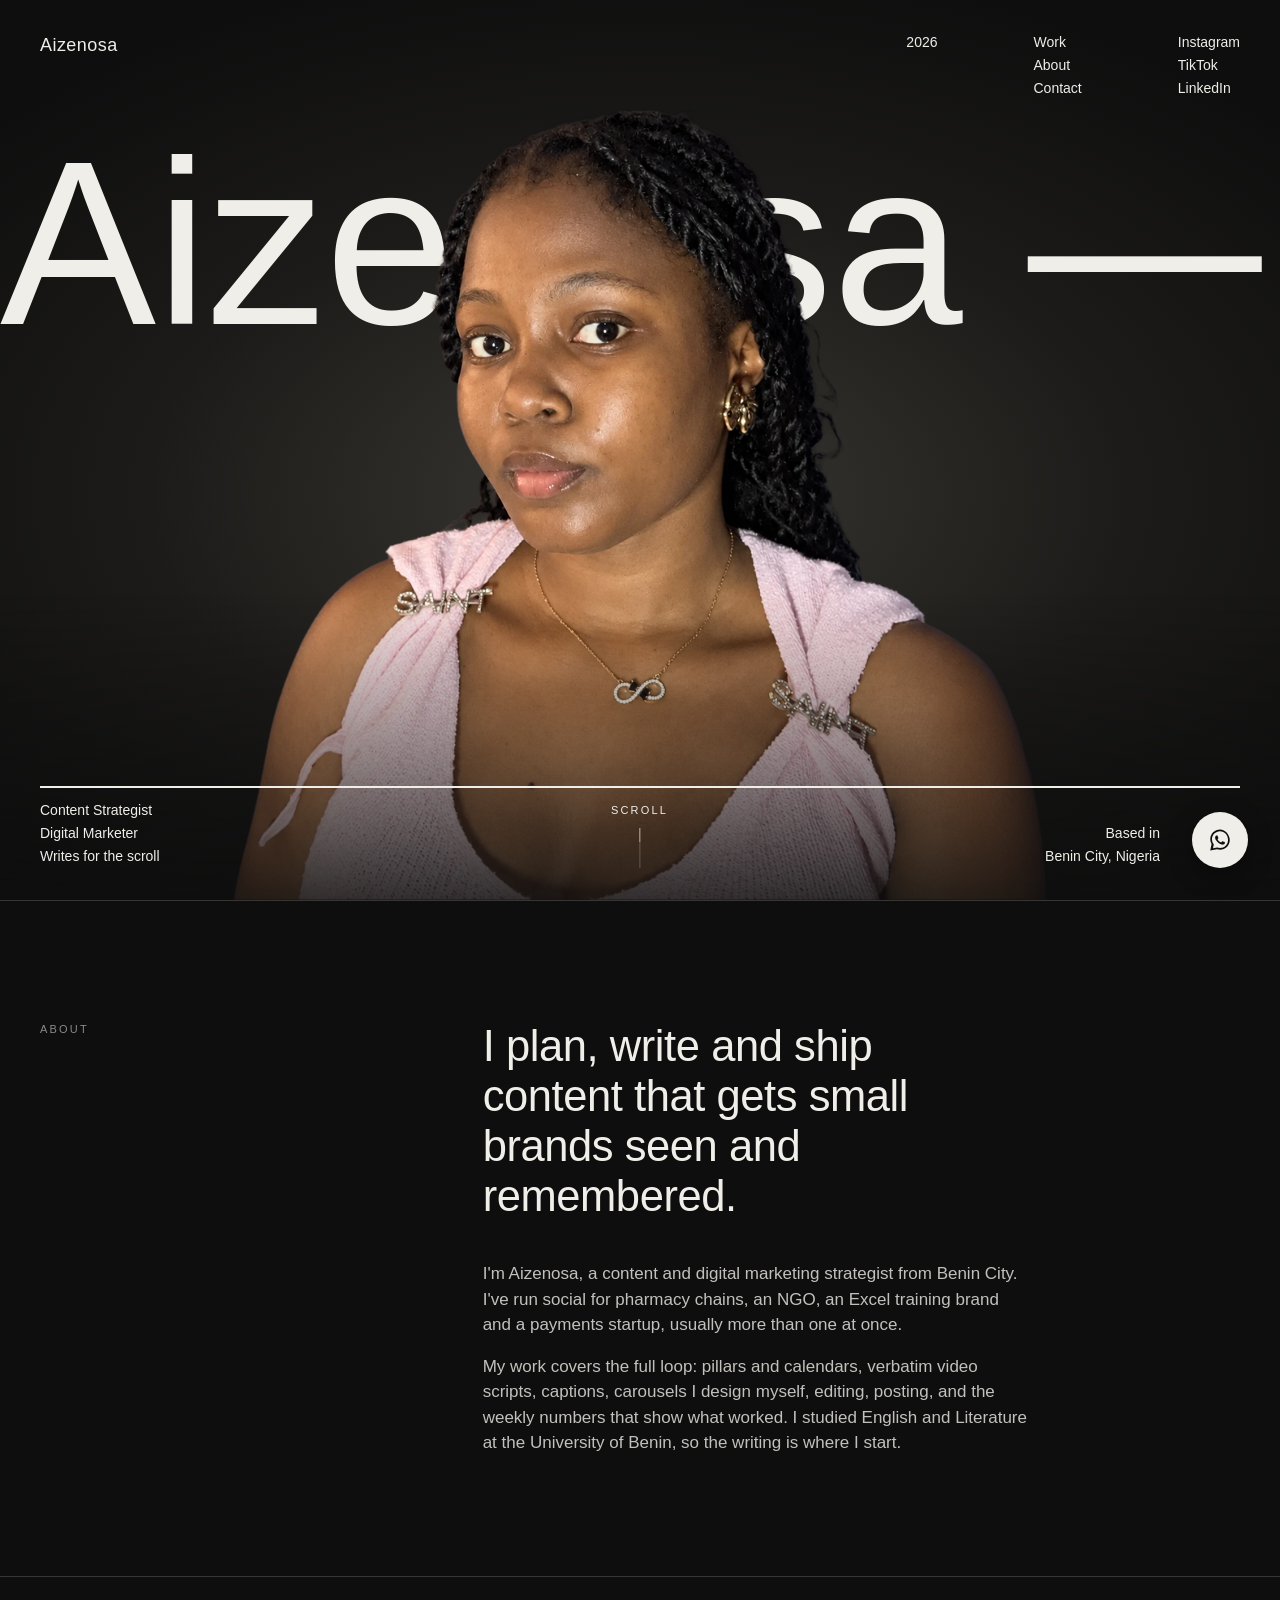
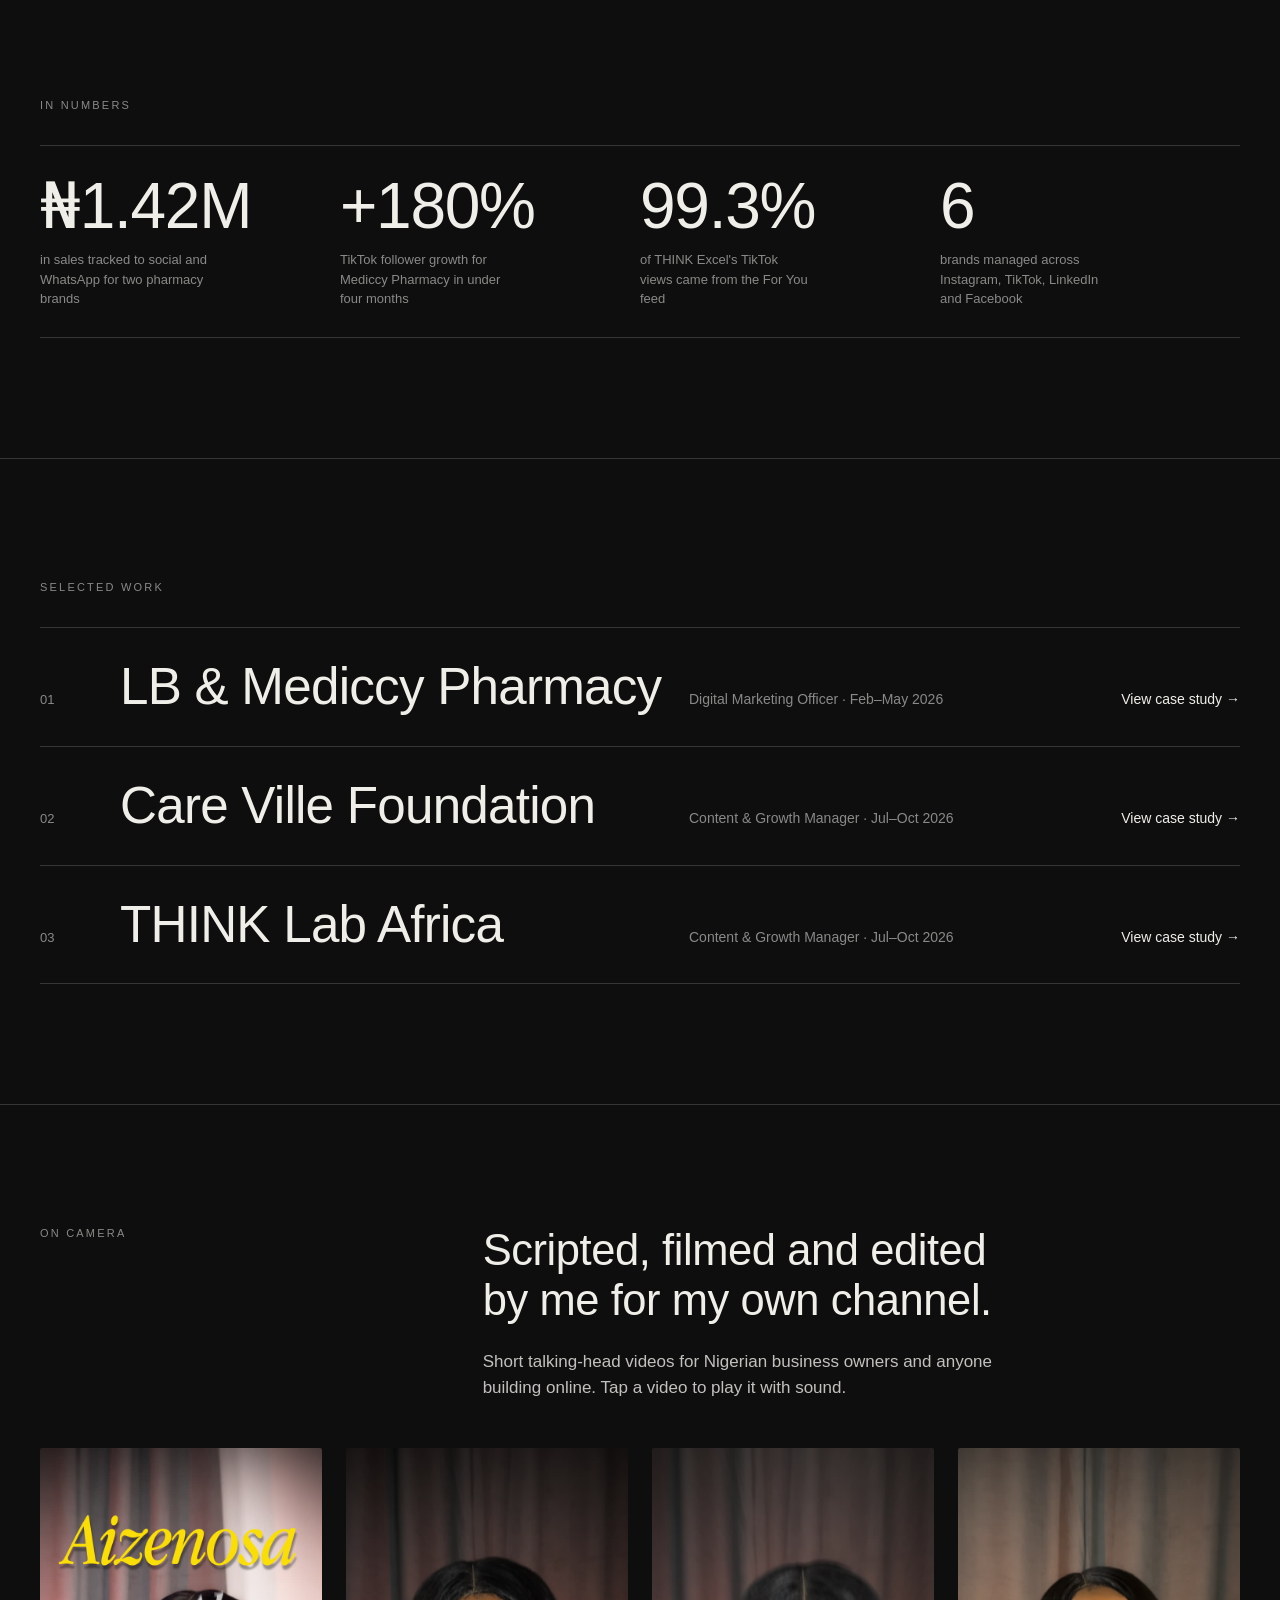
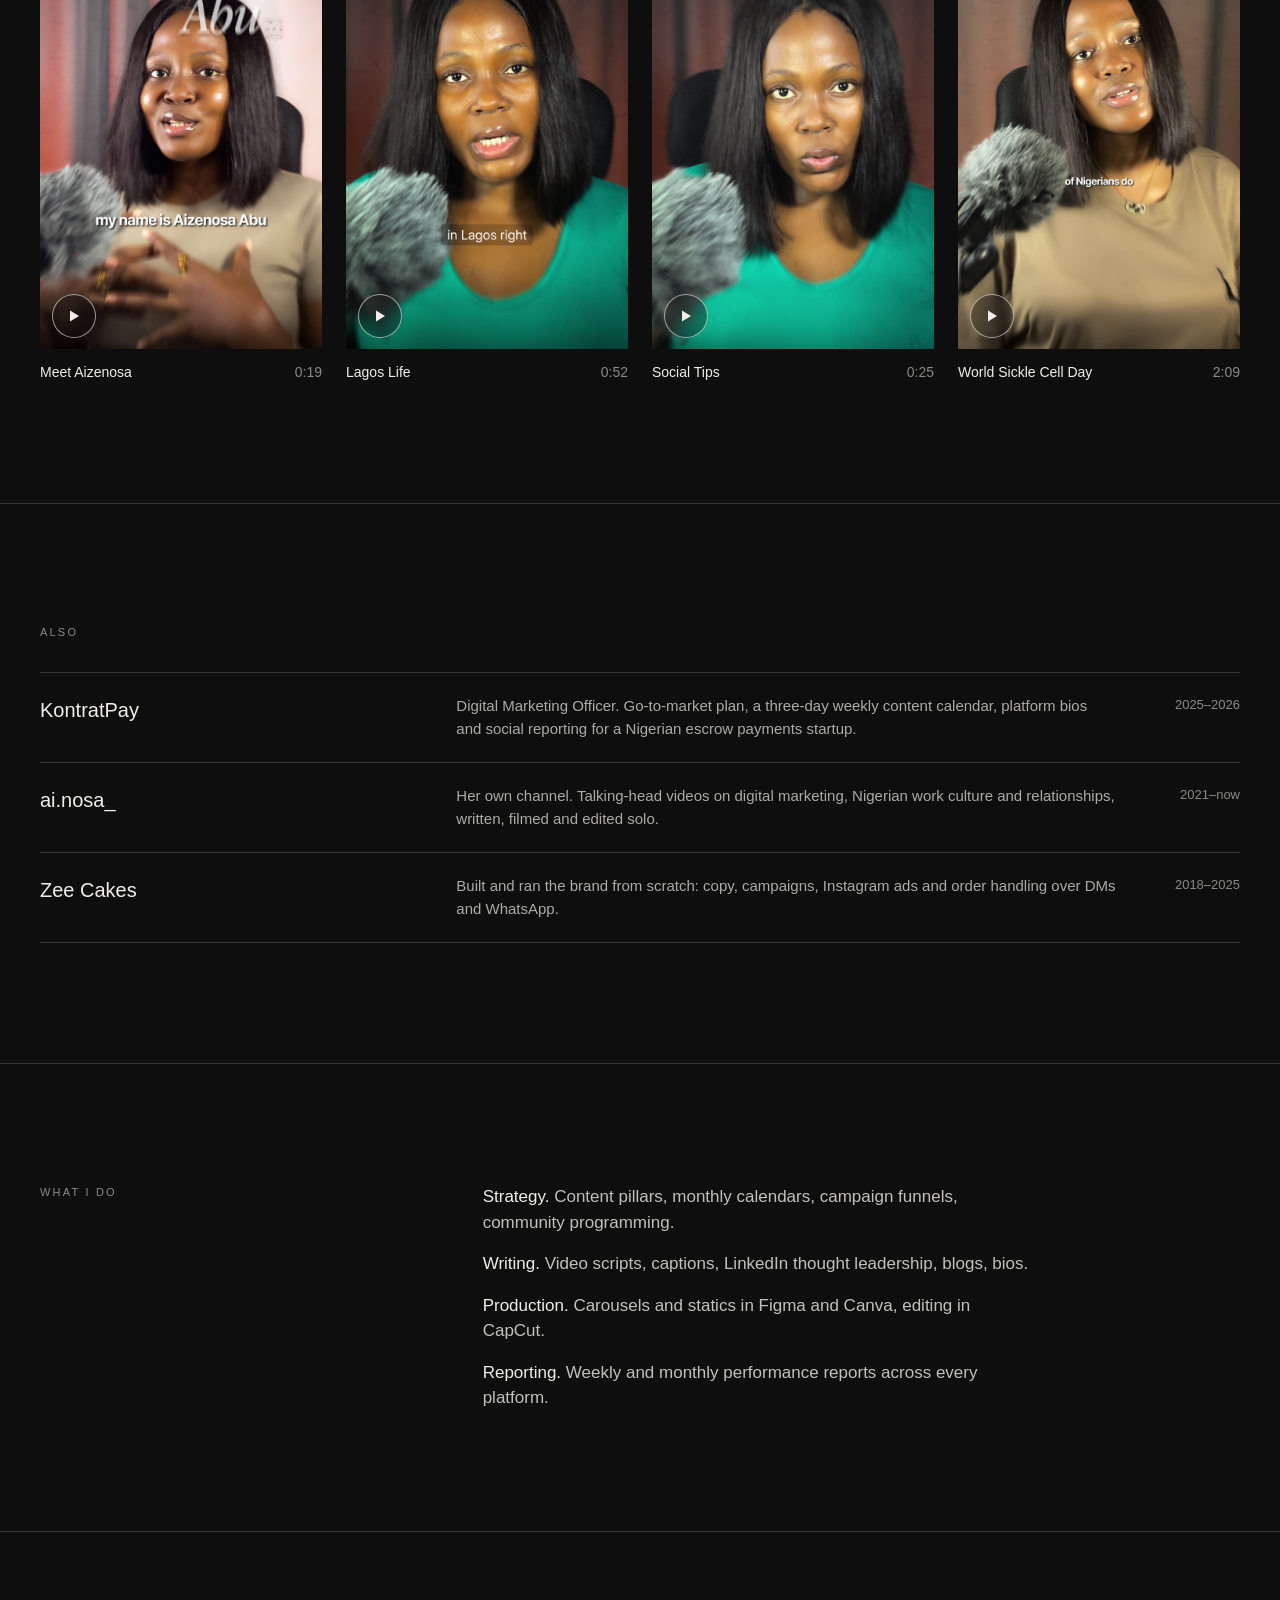
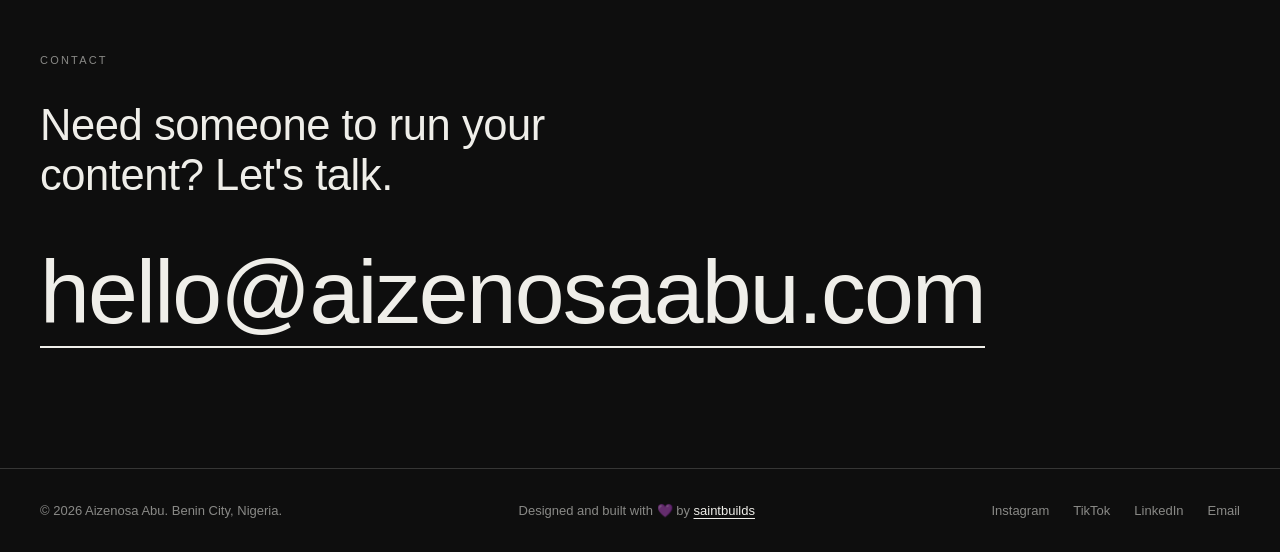
==== index.html @ 39e98b92 "New hero portrait, favicon and link preview Co-Authored-By: Claude Opus 5.5 <noreply@anthropic.com> " ====
<!doctype html>
<html lang="en">
<head>
<meta charset="utf-8">
<meta name="viewport" content="width=device-width, initial-scale=1">
<title>Aizenosa — Abu</title>
<meta name="description" content="Aizenosa Abu is a content strategist and digital marketer in Benin City, Nigeria.">
<meta property="og:title" content="Aizenosa — Abu">
<meta property="og:description" content="Aizenosa Abu is a content strategist and digital marketer in Benin City, Nigeria.">
<meta property="og:type" content="website">
<meta property="og:site_name" content="Aizenosa Abu">
<meta property="og:url" content="https://aizenosaabu.com/">
<meta property="og:image" content="https://aizenosaabu.com/assets/og.jpg?v=3">
<meta property="og:image:width" content="1200">
<meta property="og:image:height" content="630">
<meta property="og:image:alt" content="Aizenosa Abu, content strategist and digital marketer">
<meta name="twitter:card" content="summary_large_image">
<meta name="twitter:title" content="Aizenosa — Abu">
<meta name="twitter:description" content="Aizenosa Abu is a content strategist and digital marketer in Benin City, Nigeria.">
<meta name="twitter:image" content="https://aizenosaabu.com/assets/og.jpg?v=3">
<meta name="theme-color" content="#0e0e0e">
<link rel="icon" href="/favicon.ico?v=2" sizes="any">
<link rel="icon" type="image/png" sizes="32x32" href="/assets/favicon-32.png">
<link rel="icon" type="image/png" sizes="192x192" href="/assets/icon-192.png">
<link rel="apple-touch-icon" href="/assets/apple-touch-icon.png">
<link rel="stylesheet" href="styles.css">
</head>
<body>

<section class="hero" aria-label="Intro">
  <div class="hero-bg anim-fade-in"></div>
  <div class="marquee-wrap anim-fade-up" style="animation-delay:500ms" aria-hidden="true">
    <div class="marquee"><span>Aizenosa &mdash; Abu&nbsp;</span><span>Aizenosa &mdash; Abu&nbsp;</span></div>
  </div>
  <img class="hero-cut anim-rise-in" src="assets/portrait-cutout.webp" alt="Portrait of Aizenosa Abu">
  <a class="scroll-cue anim-fade-up" style="animation-delay:1700ms" href="#about" aria-label="Scroll to content"><span class="sc-label">Scroll</span><span class="sc-track"><span class="sc-dot"></span></span></a>
  <div class="hero-shade"></div>
  <div class="rule anim-line"></div>
  <div class="hero-foot">
    <div class="anim-fade-up" style="animation-delay:1400ms">Content Strategist<br>Digital Marketer<br>Writes for the scroll</div>
    <div class="r anim-fade-up" style="animation-delay:1550ms">Based in<br>Benin City, Nigeria</div>
  </div>
  
<header class="header">
  <a class="brand hov anim-fade-up" style="animation-delay:800ms" href="index.html">Aizenosa</a>
  <div class="header-right">
    <span class="anim-fade-up" style="animation-delay:900ms">2026</span>
    <nav class="stack" aria-label="Site"><a class="hov anim-fade-up" style="animation-delay:1000ms" href="index.html#work">Work</a><a class="hov anim-fade-up" style="animation-delay:1080ms" href="index.html#about">About</a><a class="hov anim-fade-up" style="animation-delay:1160ms" href="index.html#contact">Contact</a></nav>
    <nav class="stack" aria-label="Social"><a class="hov anim-fade-up" style="animation-delay:1150ms" href="https://www.instagram.com/ai.nosa_/" target="_blank" rel="noopener">Instagram</a><a class="hov anim-fade-up" style="animation-delay:1230ms" href="https://www.tiktok.com/@ai_nosa" target="_blank" rel="noopener">TikTok</a><a class="hov anim-fade-up" style="animation-delay:1310ms" href="https://www.linkedin.com/in/aizenosa-abu-165775227/" target="_blank" rel="noopener">LinkedIn</a></nav>
  </div>
  <button class="burger anim-fade-up" style="animation-delay:900ms" aria-label="Menu" aria-expanded="false"><span></span><span></span><span></span></button>
</header>
<div class="backdrop"></div>
<aside class="drawer" aria-label="Menu">
  <p class="d-label d-item" data-delay="250">Site Index</p>
  <div class="d-big"><a class="d-item" data-delay="300" href="index.html#work">Work</a><a class="d-item" data-delay="380" href="index.html#about">About</a><a class="d-item" data-delay="460" href="index.html#contact">Contact</a></div>
  <p class="d-label d-item" data-delay="500">Find Me</p>
  <div class="d-small"><a class="d-item" data-delay="550" href="https://www.instagram.com/ai.nosa_/" target="_blank" rel="noopener">Instagram</a><a class="d-item" data-delay="610" href="https://www.tiktok.com/@ai_nosa" target="_blank" rel="noopener">TikTok</a><a class="d-item" data-delay="670" href="https://www.linkedin.com/in/aizenosa-abu-165775227/" target="_blank" rel="noopener">LinkedIn</a></div>
</aside>
</section>

<section class="section" id="about">
  <div class="grid">
    <p class="eyebrow">About</p>
    <div>
      <p class="lede reveal">I plan, write and ship content that gets small brands seen and remembered.</p>
      <div class="body reveal" style="margin-top:40px">
        <p>I'm Aizenosa, a content and digital marketing strategist from Benin City. I've run social for pharmacy chains, an NGO, an Excel training brand and a payments startup, usually more than one at once.</p>
        <p>My work covers the full loop: pillars and calendars, verbatim video scripts, captions, carousels I design myself, editing, posting, and the weekly numbers that show what worked. I studied English and Literature at the University of Benin, so the writing is where I start.</p>
      </div>
    </div>
  </div>
</section>

<section class="section" aria-label="Numbers">
  <p class="eyebrow">In numbers</p>
  <div class="stats reveal">
    <div class="stat"><b>&#8358;1.42M</b><small>in sales tracked to social and WhatsApp for two pharmacy brands</small></div>
    <div class="stat"><b>+180%</b><small>TikTok follower growth for Mediccy Pharmacy in under four months</small></div>
    <div class="stat"><b>99.3%</b><small>of THINK Excel's TikTok views came from the For You feed</small></div>
    <div class="stat"><b>6</b><small>brands managed across Instagram, TikTok, LinkedIn and Facebook</small></div>
  </div>
</section>

<section class="section" id="work">
  <p class="eyebrow">Selected work</p>
  <div class="work-list"><a class="work-row" href="work/lb-mediccy.html"><span class="n">01</span><h3>LB &amp; Mediccy Pharmacy</h3><span class="meta">Digital Marketing Officer · Feb–May 2026</span><span class="go">View case study &rarr;</span></a><a class="work-row" href="work/care-ville.html"><span class="n">02</span><h3>Care Ville Foundation</h3><span class="meta">Content &amp; Growth Manager · Jul–Oct 2026</span><span class="go">View case study &rarr;</span></a><a class="work-row" href="work/think-lab.html"><span class="n">03</span><h3>THINK Lab Africa</h3><span class="meta">Content &amp; Growth Manager · Jul–Oct 2026</span><span class="go">View case study &rarr;</span></a></div>
</section>


<section class="section" id="videos">
  <div class="grid" style="margin-bottom:48px">
    <p class="eyebrow">On camera</p>
    <div>
      <p class="lede reveal">Scripted, filmed and edited by me for my own channel.</p>
      <p class="body reveal" style="margin-top:24px">Short talking-head videos for Nigerian business owners and anyone building online. Tap a video to play it with sound.</p>
    </div>
  </div>
  <div class="reels"><figure class="reel reveal" tabindex="0" role="button" aria-label="Play Meet Aizenosa"><div class="reel-media"><video src="videos/intro.mp4" poster="videos/intro.jpg" preload="none" playsinline loop></video><span class="reel-btn"><svg class="i-play" width="14" height="14" viewBox="0 0 14 14"><path d="M3 1.5v11l9-5.5z" fill="currentColor"/></svg><svg class="i-pause" width="14" height="14" viewBox="0 0 14 14"><path d="M3 1.5h3v11H3zM8 1.5h3v11H8z" fill="currentColor"/></svg></span></div><figcaption class="reel-cap"><span>Meet Aizenosa</span><span>0:19</span></figcaption></figure><figure class="reel reveal" tabindex="0" role="button" aria-label="Play Lagos Life"><div class="reel-media"><video src="videos/lagos-life.mp4" poster="videos/lagos-life.jpg" preload="none" playsinline loop></video><span class="reel-btn"><svg class="i-play" width="14" height="14" viewBox="0 0 14 14"><path d="M3 1.5v11l9-5.5z" fill="currentColor"/></svg><svg class="i-pause" width="14" height="14" viewBox="0 0 14 14"><path d="M3 1.5h3v11H3zM8 1.5h3v11H8z" fill="currentColor"/></svg></span></div><figcaption class="reel-cap"><span>Lagos Life</span><span>0:52</span></figcaption></figure><figure class="reel reveal" tabindex="0" role="button" aria-label="Play Social Tips"><div class="reel-media"><video src="videos/social-tips.mp4" poster="videos/social-tips.jpg" preload="none" playsinline loop></video><span class="reel-btn"><svg class="i-play" width="14" height="14" viewBox="0 0 14 14"><path d="M3 1.5v11l9-5.5z" fill="currentColor"/></svg><svg class="i-pause" width="14" height="14" viewBox="0 0 14 14"><path d="M3 1.5h3v11H3zM8 1.5h3v11H8z" fill="currentColor"/></svg></span></div><figcaption class="reel-cap"><span>Social Tips</span><span>0:25</span></figcaption></figure><figure class="reel reveal" tabindex="0" role="button" aria-label="Play World Sickle Cell Day"><div class="reel-media"><video src="videos/wscd.mp4" poster="videos/wscd.jpg" preload="none" playsinline loop></video><span class="reel-btn"><svg class="i-play" width="14" height="14" viewBox="0 0 14 14"><path d="M3 1.5v11l9-5.5z" fill="currentColor"/></svg><svg class="i-pause" width="14" height="14" viewBox="0 0 14 14"><path d="M3 1.5h3v11H3zM8 1.5h3v11H8z" fill="currentColor"/></svg></span></div><figcaption class="reel-cap"><span>World Sickle Cell Day</span><span>2:09</span></figcaption></figure></div>
</section>

<section class="section" aria-label="Also">
  <p class="eyebrow">Also</p>
  <div class="also"><div class="also-row reveal"><span class="t">KontratPay</span><span class="d">Digital Marketing Officer. Go-to-market plan, a three-day weekly content calendar, platform bios and social reporting for a Nigerian escrow payments startup.</span><span class="y">2025–2026</span></div><div class="also-row reveal"><span class="t">ai.nosa_</span><span class="d">Her own channel. Talking-head videos on digital marketing, Nigerian work culture and relationships, written, filmed and edited solo.</span><span class="y">2021–now</span></div><div class="also-row reveal"><span class="t">Zee Cakes</span><span class="d">Built and ran the brand from scratch: copy, campaigns, Instagram ads and order handling over DMs and WhatsApp.</span><span class="y">2018–2025</span></div></div>
</section>

<section class="section" aria-label="Skills">
  <div class="grid">
    <p class="eyebrow">What I do</p>
    <div class="body reveal">
      <p><b style="font-weight:400;color:var(--cream)">Strategy.</b> Content pillars, monthly calendars, campaign funnels, community programming.</p>
      <p><b style="font-weight:400;color:var(--cream)">Writing.</b> Video scripts, captions, LinkedIn thought leadership, blogs, bios.</p>
      <p><b style="font-weight:400;color:var(--cream)">Production.</b> Carousels and statics in Figma and Canva, editing in CapCut.</p>
      <p><b style="font-weight:400;color:var(--cream)">Reporting.</b> Weekly and monthly performance reports across every platform.</p>
    </div>
  </div>
</section>

<section class="section" id="contact">
  <p class="eyebrow">Contact</p>
  <p class="lede reveal" style="margin-bottom:48px">Need someone to run your content? Let's talk.</p>
  <a class="contact-big hov reveal" href="mailto:hello@aizenosaabu.com">hello@aizenosaabu.com</a>
</section>

<footer class="footer">
  <span>&copy; 2026 Aizenosa Abu. Benin City, Nigeria.</span>
  <span class="credit">Designed and built with 💜 by <a class="hov" href="https://saintbuilds.com" target="_blank" rel="noopener">saintbuilds</a></span>
  <span class="links"><a class="hov" href="https://www.instagram.com/ai.nosa_/" target="_blank" rel="noopener">Instagram</a><a class="hov" href="https://www.tiktok.com/@ai_nosa" target="_blank" rel="noopener">TikTok</a><a class="hov" href="https://www.linkedin.com/in/aizenosa-abu-165775227/" target="_blank" rel="noopener">LinkedIn</a><a class="hov" href="mailto:hello@aizenosaabu.com">Email</a></span>
</footer>
<a class="wa" href="https://wa.me/2348159409331" target="_blank" rel="noopener" aria-label="Chat on WhatsApp"><svg viewBox="0 0 32 32" width="26" height="26" aria-hidden="true"><path fill="currentColor" d="M16.04 3C9.4 3 4 8.36 4 14.97c0 2.11.56 4.17 1.62 5.99L4 29l8.25-1.6a12.1 12.1 0 0 0 3.79.6C22.68 28 28 22.64 28 16.03 28 9.42 22.68 3 16.04 3Zm0 22.9c-1.2 0-2.38-.2-3.5-.6l-.25-.09-4.9.95.98-4.75-.17-.27A9.86 9.86 0 0 1 6.1 15c0-5.47 4.46-9.92 9.94-9.92 5.47 0 9.86 4.45 9.86 10.95 0 5.48-4.39 9.87-9.86 9.87Zm5.44-7.4c-.3-.15-1.77-.87-2.04-.97-.27-.1-.47-.15-.67.15-.2.3-.77.96-.94 1.16-.17.2-.35.22-.65.07-.3-.15-1.26-.46-2.4-1.47-.89-.79-1.49-1.76-1.66-2.06-.17-.3-.02-.46.13-.61.13-.13.3-.35.45-.52.15-.17.2-.3.3-.5.1-.2.05-.37-.02-.52-.08-.15-.67-1.6-.92-2.2-.24-.58-.49-.5-.67-.5h-.57c-.2 0-.52.07-.8.37-.27.3-1.04 1.02-1.04 2.48s1.07 2.88 1.22 3.08c.15.2 2.1 3.2 5.08 4.48.71.31 1.26.49 1.7.63.71.22 1.36.19 1.87.12.57-.09 1.77-.72 2.02-1.42.25-.7.25-1.3.17-1.42-.07-.13-.27-.2-.57-.35Z"/></svg></a>
<script src="main.js"></script>
</body>
</html>
---- styles.css ----
@import url("https://db.onlinewebfonts.com/c/95cecf452d3208890088a5b4c19c7ecf?family=Helvetica+Neue+ME");

:root{
  --cream:#efeee9;
  --ink:#0e0e0e;
  --panel:#141414;
  --muted:rgba(239,238,233,.55);
  --line:rgba(239,238,233,.18);
  --ease-out:cubic-bezier(0.22,1,0.36,1);
  --ease-io:cubic-bezier(0.76,0,0.24,1);
  --gutter:24px;
}
@media (min-width:640px){:root{--gutter:40px}}

*{box-sizing:border-box;margin:0;padding:0}
html{-webkit-text-size-adjust:100%}
body{background:var(--ink);color:var(--cream);font-family:"Helvetica Neue ME",Helvetica,Arial,sans-serif;-webkit-font-smoothing:antialiased;line-height:1.5}
a{color:inherit;text-decoration:none}
img{display:block;max-width:100%}
.hov{transition:opacity .3s}
.hov:hover{opacity:.6}

/* ---------- animations ---------- */
@keyframes fadeIn{from{opacity:0}to{opacity:1}}
@keyframes riseIn{from{opacity:0;transform:translateY(4vh) scale(1.03)}to{opacity:1;transform:none}}
@keyframes fadeUp{from{opacity:0;transform:translateY(28px)}to{opacity:1;transform:none}}
@keyframes line{from{transform:scaleX(0)}to{transform:scaleX(1)}}
@keyframes marquee{from{transform:translateX(0)}to{transform:translateX(-50%)}}
.anim-fade-in{animation:fadeIn 1.2s ease-out both}
.anim-rise-in{animation:riseIn 1.4s var(--ease-out) both;animation-delay:300ms}
.anim-fade-up{animation:fadeUp .9s var(--ease-out) both}
.anim-line{transform-origin:left;animation:line 1.1s var(--ease-io) both;animation-delay:1200ms}
.marquee{animation:marquee 30s linear infinite}

/* ---------- header ---------- */
.header{position:absolute;inset:0 0 auto 0;z-index:30;display:flex;justify-content:space-between;align-items:flex-start;padding:24px var(--gutter) 0}
@media(min-width:640px){.header{padding-top:32px}}
.brand{font-size:18px;letter-spacing:.025em}
.header-right{display:none;gap:64px;align-items:flex-start;font-size:14px}
@media(min-width:640px){.header-right{display:flex}}
@media(min-width:1024px){.header-right{gap:96px}}
.stack{display:flex;flex-direction:column;gap:2px}

/* hamburger */
.burger{position:relative;z-index:50;width:40px;height:40px;display:flex;align-items:center;justify-content:center;background:none;border:0;cursor:pointer}
@media(min-width:640px){.burger{display:none}}
.burger span{position:absolute;left:8px;width:24px;height:1.5px;background:var(--cream);transition:transform .5s var(--ease-io),opacity .3s}
.burger span:nth-child(1){top:12px}.burger span:nth-child(2){top:19px}.burger span:nth-child(3){top:26px}
.open .burger span:nth-child(1){transform:translateY(7px) rotate(45deg)}
.open .burger span:nth-child(2){opacity:0}
.open .burger span:nth-child(3){transform:translateY(-7px) rotate(-45deg)}

/* drawer */
.backdrop{position:fixed;inset:0;z-index:40;background:rgba(0,0,0,.4);backdrop-filter:blur(4px);opacity:0;pointer-events:none;transition:opacity .5s}
.drawer{position:fixed;top:0;right:0;bottom:0;z-index:40;width:80%;max-width:384px;background:var(--panel);padding:40px 32px;transform:translateX(100%);transition:transform .6s var(--ease-io)}
.open .backdrop{opacity:1;pointer-events:auto}
.open .drawer{transform:none}
@media(min-width:640px){.backdrop,.drawer{display:none}}
.d-label{font-size:11px;text-transform:uppercase;letter-spacing:.2em;color:var(--muted);margin:56px 0 16px}
.d-label:first-of-type{margin-top:48px}
.d-big a{display:block;font-size:36px;line-height:1.15}
.d-small{display:flex;flex-wrap:wrap;gap:8px 20px;font-size:14px}
.d-item{opacity:0;transform:translateY(24px);transition:opacity .6s var(--ease-out),transform .6s var(--ease-out)}
.open .d-item{opacity:1;transform:none}

/* ---------- hero ---------- */
.hero{position:relative;height:100dvh;width:100%;overflow:hidden;background:var(--ink)}
.hero-bg{position:absolute;inset:0;background:radial-gradient(ellipse 70% 60% at 50% 55%,#3a3833 0%,#1c1b19 55%,#0e0e0e 100%)}
.hero-shade{position:absolute;left:0;right:0;bottom:0;height:34vh;z-index:25;pointer-events:none;background:linear-gradient(to top,rgba(14,14,14,.85),rgba(14,14,14,0))}
.hero-cut{position:absolute;z-index:20;pointer-events:none;left:50%;bottom:0;transform-origin:bottom center;height:min(72dvh,112vw);width:auto;max-width:none;translate:-50% 0}
@media(min-width:640px){.hero-cut{height:88dvh}}
.marquee-wrap{position:absolute;left:0;right:0;top:20vh;z-index:10;overflow:hidden}
@media(min-width:640px){.marquee-wrap{top:14vh}}
.marquee{display:flex;width:max-content;white-space:nowrap;font-size:16vh;line-height:1}
@media(min-width:640px){.marquee{font-size:26vh}}
.marquee span{padding-right:6vw}
.rule{position:absolute;left:var(--gutter);right:var(--gutter);bottom:5.5rem;z-index:26;height:2px;background:var(--cream)}
@media(min-width:640px){.rule{bottom:7rem}}
.hero-foot{position:absolute;left:0;right:0;bottom:0;z-index:30;display:flex;justify-content:space-between;align-items:flex-end;padding:0 var(--gutter) 20px;font-size:12px;line-height:1.65}
@media(min-width:640px){.hero-foot{z-index:30;padding-bottom:32px;font-size:14px}}
.hero-foot .r{text-align:right}

/* ---------- content sections ---------- */
.section{padding:120px var(--gutter);border-top:1px solid var(--line)}
@media(max-width:639px){.section{padding:80px var(--gutter)}}
.eyebrow{font-size:11px;text-transform:uppercase;letter-spacing:.2em;color:var(--muted);margin-bottom:32px}
.grid{display:grid;gap:32px}
@media(min-width:900px){.grid{grid-template-columns:1fr 2fr;gap:64px}}
.lede{font-size:clamp(26px,3.4vw,48px);line-height:1.15;letter-spacing:-.01em;max-width:22ch}
.lede-wide{max-width:28ch}
.body{font-size:17px;color:rgba(239,238,233,.8);max-width:58ch}
.body p+p{margin-top:16px}

/* stats */
.stats{display:grid;grid-template-columns:1fr 1fr;border-top:1px solid var(--line)}
@media(min-width:900px){.stats{grid-template-columns:repeat(4,1fr)}}
.stat{padding:28px 0 28px;border-bottom:1px solid var(--line)}
.stat:nth-child(odd){padding-right:16px}
@media(min-width:900px){.stat{padding-right:24px}}
.stat b{display:block;font-weight:400;font-size:clamp(36px,5vw,64px);line-height:1;letter-spacing:-.02em}
.stat small{display:block;margin-top:12px;font-size:13px;color:var(--muted);max-width:24ch}

/* work list */
.work-row{display:grid;grid-template-columns:40px 1fr;gap:8px 16px;padding:32px 0;border-top:1px solid var(--line);align-items:baseline;transition:opacity .3s}
.work-list:hover .work-row{opacity:.4}
.work-list .work-row:hover{opacity:1}
.work-row:last-child{border-bottom:1px solid var(--line)}
@media(min-width:900px){.work-row{grid-template-columns:64px 1.4fr 1fr 140px}}
.work-row .n{font-size:13px;color:var(--muted)}
.work-row h3{font-weight:400;font-size:clamp(28px,4vw,56px);line-height:1.05;letter-spacing:-.015em}
.work-row .meta{font-size:14px;color:var(--muted);grid-column:2}
@media(min-width:900px){.work-row .meta{grid-column:auto}}
.work-row .go{font-size:14px;grid-column:2}
@media(min-width:900px){.work-row .go{grid-column:auto;text-align:right}}

/* also list */
.also{display:grid;gap:0}
.also-row{display:grid;grid-template-columns:1fr;gap:4px;padding:22px 0;border-top:1px solid var(--line)}
@media(min-width:900px){.also-row{grid-template-columns:1fr 1.6fr 120px}}
.also-row:last-child{border-bottom:1px solid var(--line)}
.also-row .t{font-size:20px}
.also-row .d{font-size:15px;color:rgba(239,238,233,.7)}
.also-row .y{font-size:13px;color:var(--muted)}
@media(min-width:900px){.also-row .y{text-align:right}}

/* contact */
.contact-big{display:inline-block;font-size:clamp(34px,7vw,104px);line-height:1;letter-spacing:-.02em;border-bottom:2px solid var(--cream);padding-bottom:8px}
.footer{display:flex;flex-wrap:wrap;justify-content:space-between;gap:16px;padding:32px var(--gutter);border-top:1px solid var(--line);font-size:13px;color:var(--muted)}
.footer .links{display:flex;gap:24px}

/* ---------- case study ---------- */
.cs-top{position:relative;padding:160px var(--gutter) 64px}
.cs-top .header{position:absolute}
.cs-title{font-size:clamp(48px,10vw,160px);line-height:.95;letter-spacing:-.03em}
.cs-meta{display:grid;grid-template-columns:1fr 1fr;gap:24px;margin-top:56px;padding-top:24px;border-top:2px solid var(--cream);font-size:14px}
@media(min-width:900px){.cs-meta{grid-template-columns:repeat(4,1fr)}}
.cs-meta span{display:block;font-size:11px;text-transform:uppercase;letter-spacing:.2em;color:var(--muted);margin-bottom:6px}
.did{list-style:none;border-top:1px solid var(--line)}
.did li{padding:18px 0;border-bottom:1px solid var(--line);font-size:17px;color:rgba(239,238,233,.85);display:grid;grid-template-columns:40px 1fr}
.did li i{font-style:normal;font-size:13px;color:var(--muted);padding-top:3px}
.table{width:100%;border-collapse:collapse;font-size:15px}
.table th{font-weight:400;text-align:left;font-size:11px;text-transform:uppercase;letter-spacing:.2em;color:var(--muted);padding:0 12px 14px 0}
.table td{padding:16px 12px 16px 0;border-top:1px solid var(--line)}
.table td:not(:first-child),.table th:not(:first-child){text-align:right}
.table .up{color:var(--cream)}
.table-wrap{overflow-x:auto}
.shots{display:grid;grid-template-columns:repeat(2,1fr);gap:16px}
@media(min-width:900px){.shots{grid-template-columns:repeat(4,1fr);gap:24px}}
.shots figure img{width:100%;border-radius:2px;border:1px solid var(--line)}
.shots figcaption{font-size:12px;color:var(--muted);margin-top:10px;line-height:1.4}
.quote{font-size:clamp(24px,3vw,40px);line-height:1.2;max-width:26ch}
.quote small{display:block;margin-top:16px;font-size:14px;color:var(--muted)}
.next{display:block;padding:96px var(--gutter);border-top:1px solid var(--line)}
.next .eyebrow{margin-bottom:16px}
.next b{font-weight:400;font-size:clamp(40px,8vw,120px);line-height:1;letter-spacing:-.03em}
.reveal{opacity:0;transform:translateY(28px);transition:opacity .9s var(--ease-out),transform .9s var(--ease-out)}
.reveal.in{opacity:1;transform:none}

@media (prefers-reduced-motion:reduce){
  *,*::before,*::after{animation-duration:.01ms!important;animation-delay:0ms!important;animation-iteration-count:1!important;transition-duration:.01ms!important;transition-delay:0ms!important}
  .marquee{animation:none}
  .reveal{opacity:1;transform:none}
}

/* whatsapp */
.wa{position:fixed;right:20px;bottom:20px;z-index:35;width:56px;height:56px;border-radius:50%;background:var(--cream);color:var(--ink);display:flex;align-items:center;justify-content:center;box-shadow:0 8px 24px rgba(0,0,0,.35);animation:fadeUp .9s var(--ease-out) both;animation-delay:1700ms;transition:transform .3s var(--ease-out)}
.wa:hover{transform:scale(1.06)}
.wa:focus-visible{outline:2px solid var(--cream);outline-offset:3px}
@media(min-width:640px){.wa{right:32px;bottom:32px}}
.open .wa{opacity:0;pointer-events:none}
.hero-foot .r{margin-right:72px}@media(min-width:640px){.hero-foot .r{margin-right:80px}}

/* scroll cue */
.scroll-cue{position:absolute;left:50%;bottom:calc(5.5rem + 16px);z-index:31;display:flex;flex-direction:column;align-items:center;gap:10px;font-size:11px;text-transform:uppercase;letter-spacing:.2em;translate:-50% 0}
@media(min-width:640px){.scroll-cue{bottom:32px}}
.sc-track{position:relative;width:1px;height:40px;background:rgba(239,238,233,.25);overflow:hidden}
.sc-dot{position:absolute;left:0;top:0;width:1px;height:14px;background:var(--cream);animation:scrollDot 1.8s var(--ease-io) infinite}
@keyframes scrollDot{0%{transform:translateY(-14px)}70%,100%{transform:translateY(40px)}}
.scroll-cue:hover .sc-label{opacity:.6}
html{scroll-behavior:smooth}
@media (prefers-reduced-motion:reduce){html{scroll-behavior:auto}.sc-dot{animation:none;transform:translateY(13px)}}

/* videos */
.reels{display:grid;grid-template-columns:repeat(2,1fr);gap:16px}
@media(min-width:900px){.reels{grid-template-columns:repeat(4,1fr);gap:24px}}
.reel{position:relative;cursor:pointer}
.reel-media{position:relative;aspect-ratio:9/16;overflow:hidden;background:#1c1b19;border-radius:2px}
.reel video{width:100%;height:100%;object-fit:cover;display:block}
.reel-btn{position:absolute;left:12px;bottom:12px;width:44px;height:44px;border-radius:50%;border:1px solid rgba(239,238,233,.6);background:rgba(14,14,14,.35);backdrop-filter:blur(6px);color:var(--cream);display:flex;align-items:center;justify-content:center;transition:opacity .3s,transform .3s var(--ease-out);pointer-events:none}
.reel.playing .reel-btn{opacity:0;transform:scale(.9)}
.reel.playing:hover .reel-btn{opacity:1;transform:none}
.reel-btn .i-pause{display:none}
.reel.playing .reel-btn .i-play{display:none}
.reel.playing .reel-btn .i-pause{display:block}
.reel-cap{display:flex;justify-content:space-between;gap:12px;margin-top:12px;font-size:14px}
.reel-cap span:last-child{color:var(--muted)}
.reel:focus-visible{outline:2px solid var(--cream);outline-offset:4px}
@media(max-width:639px){.hero-cut{translate:-45% 0}}
.credit a{text-decoration:underline;text-underline-offset:3px;color:var(--cream)}
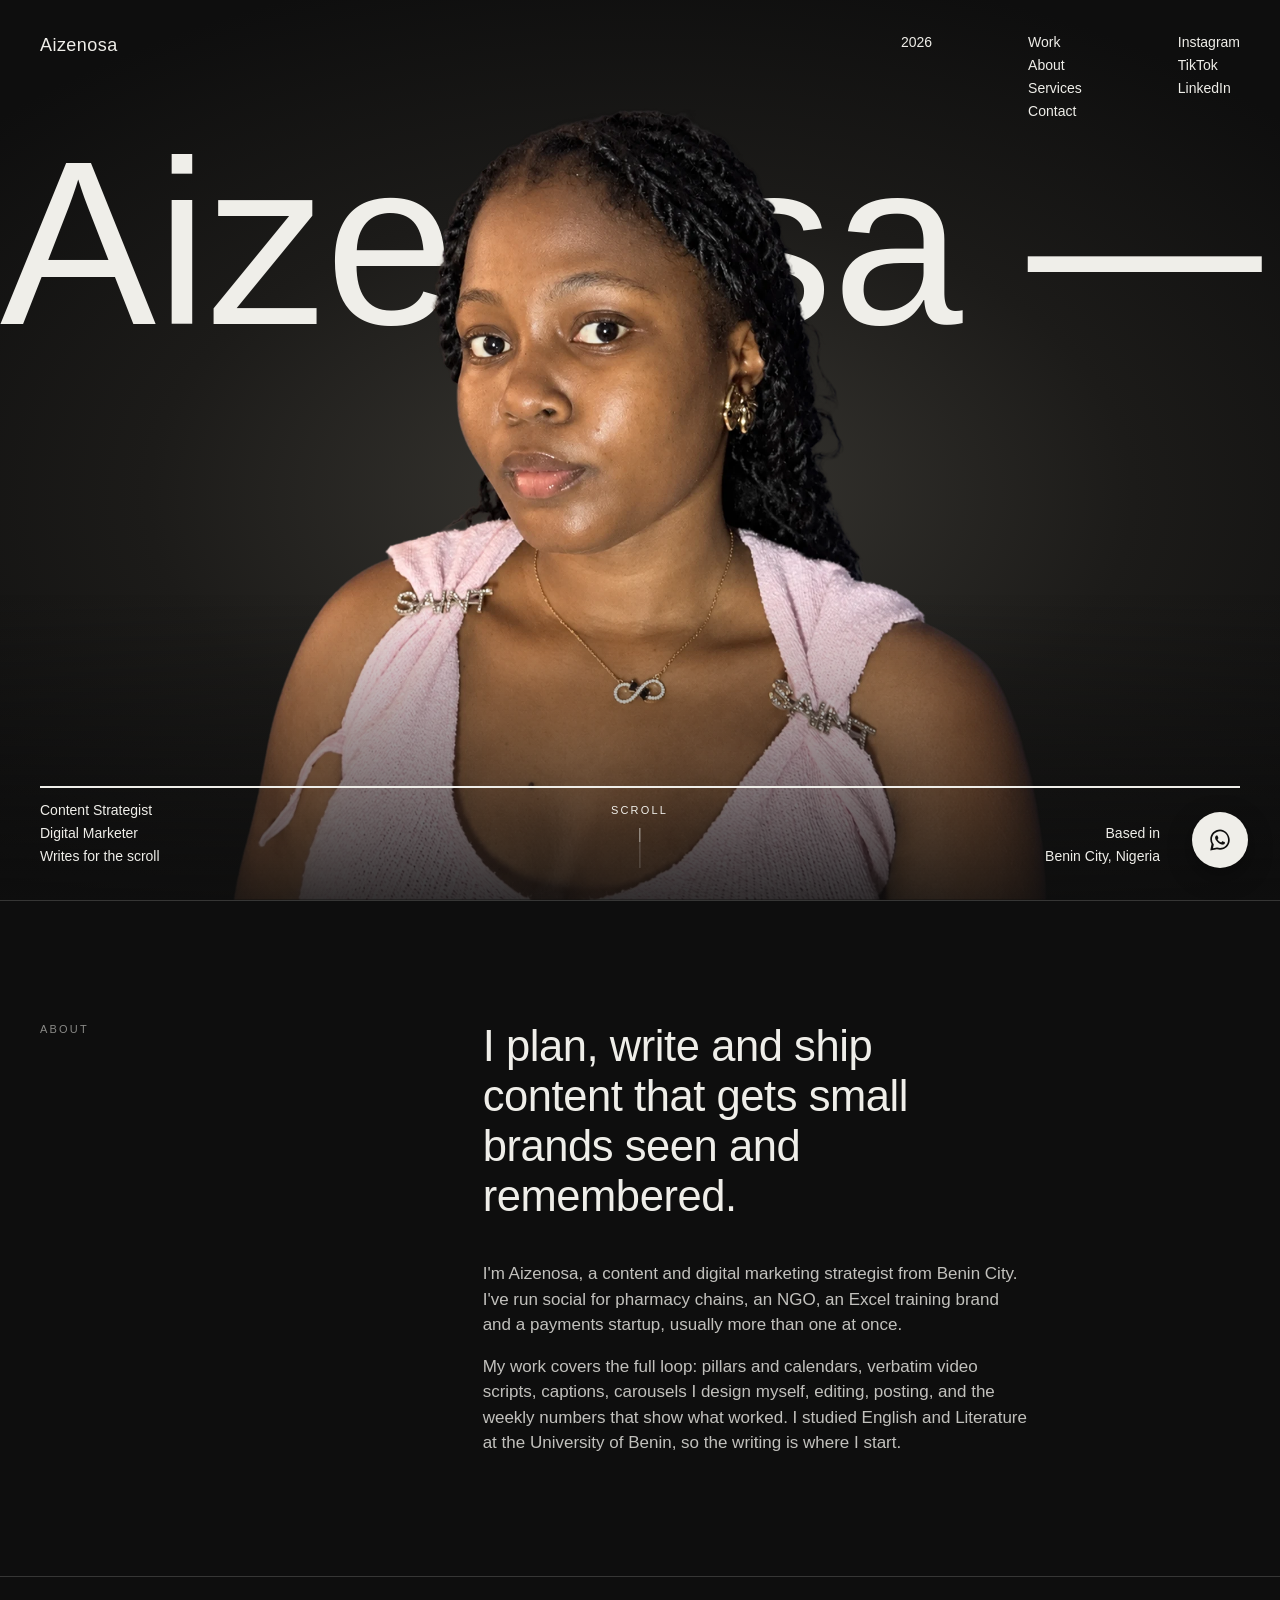
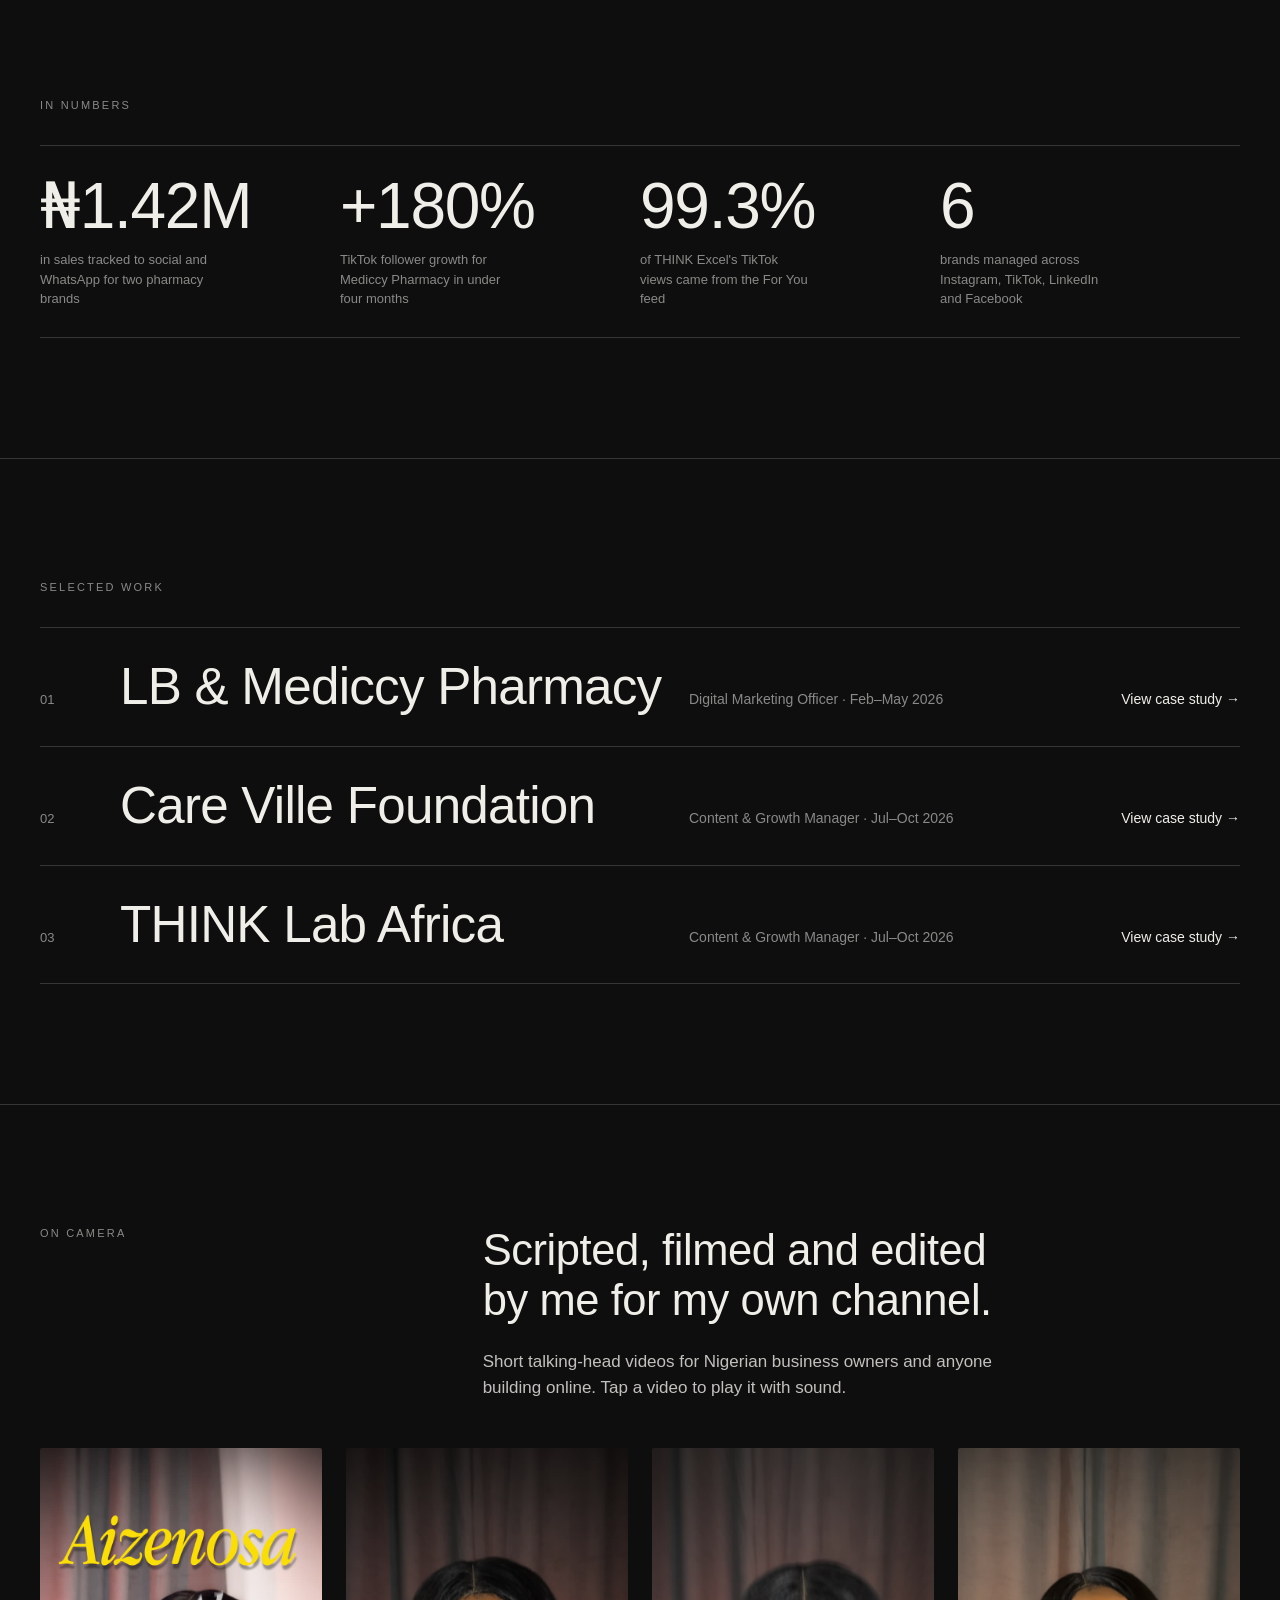
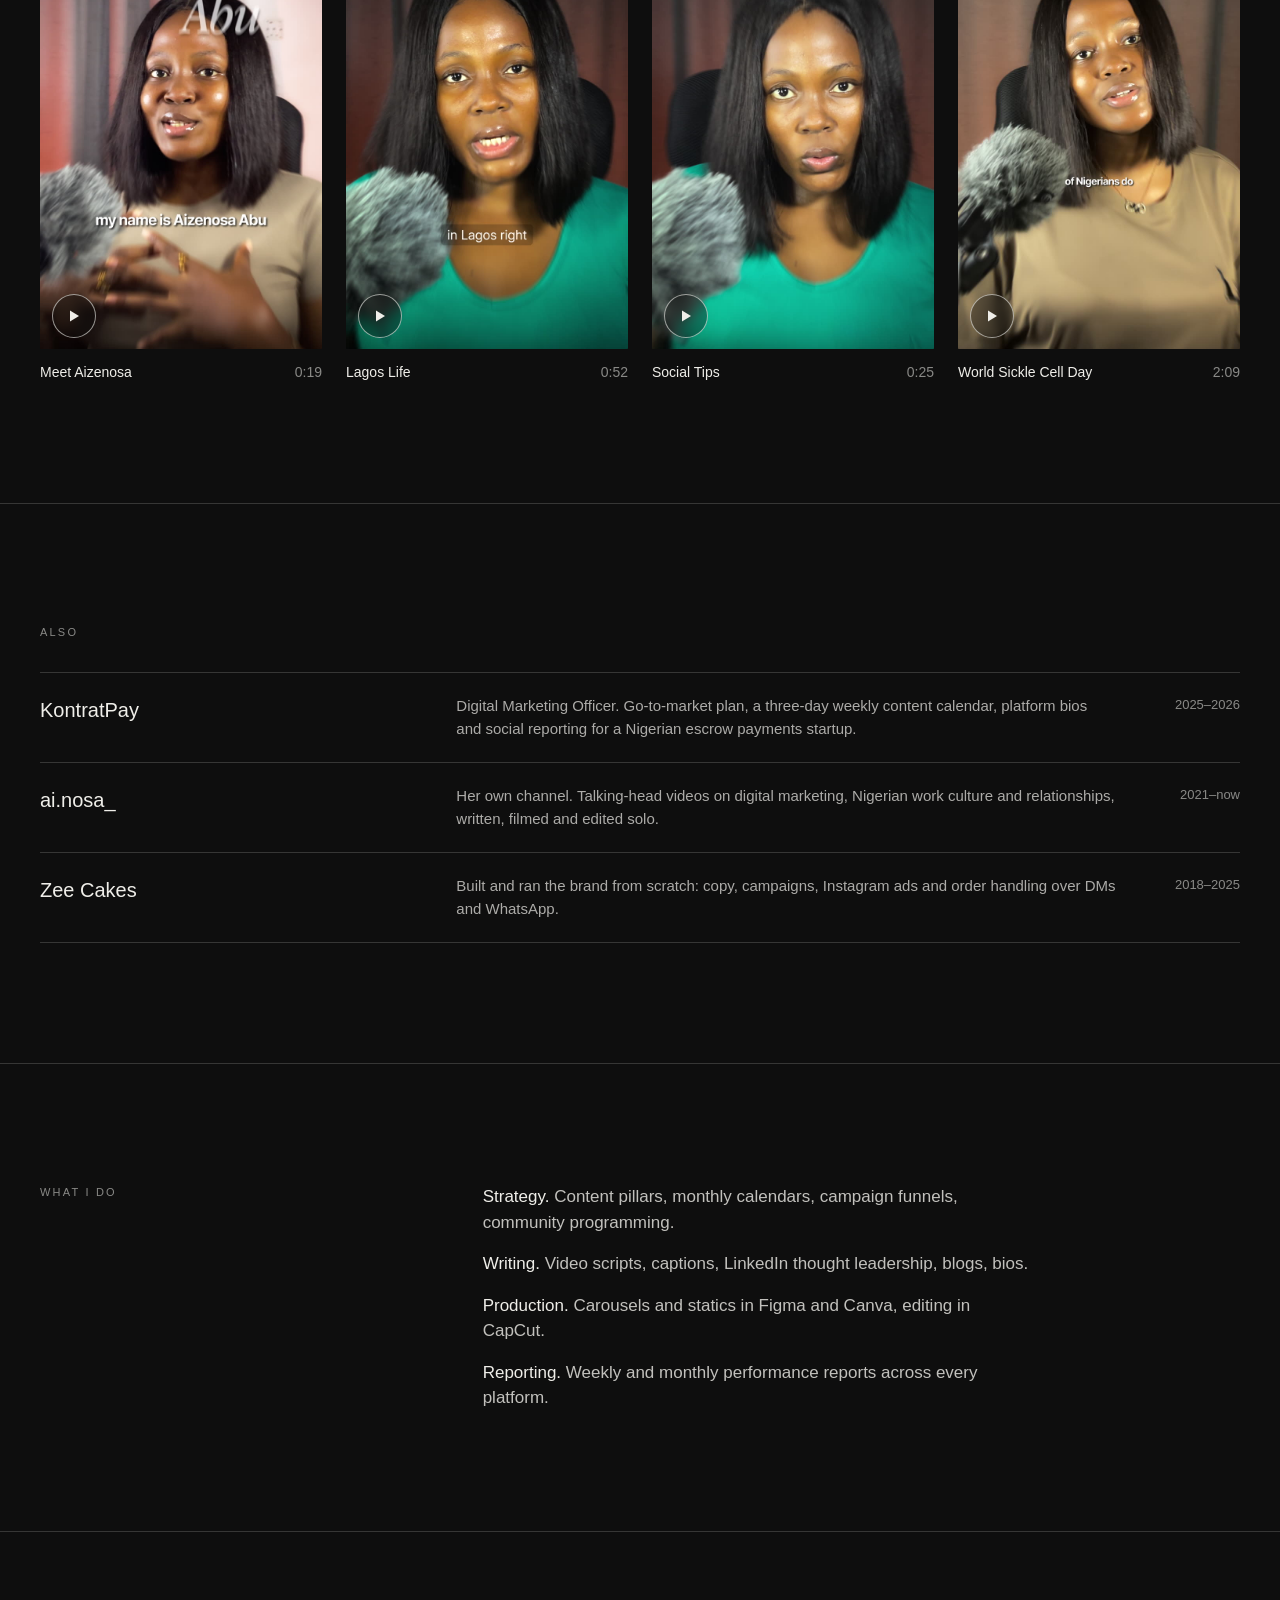
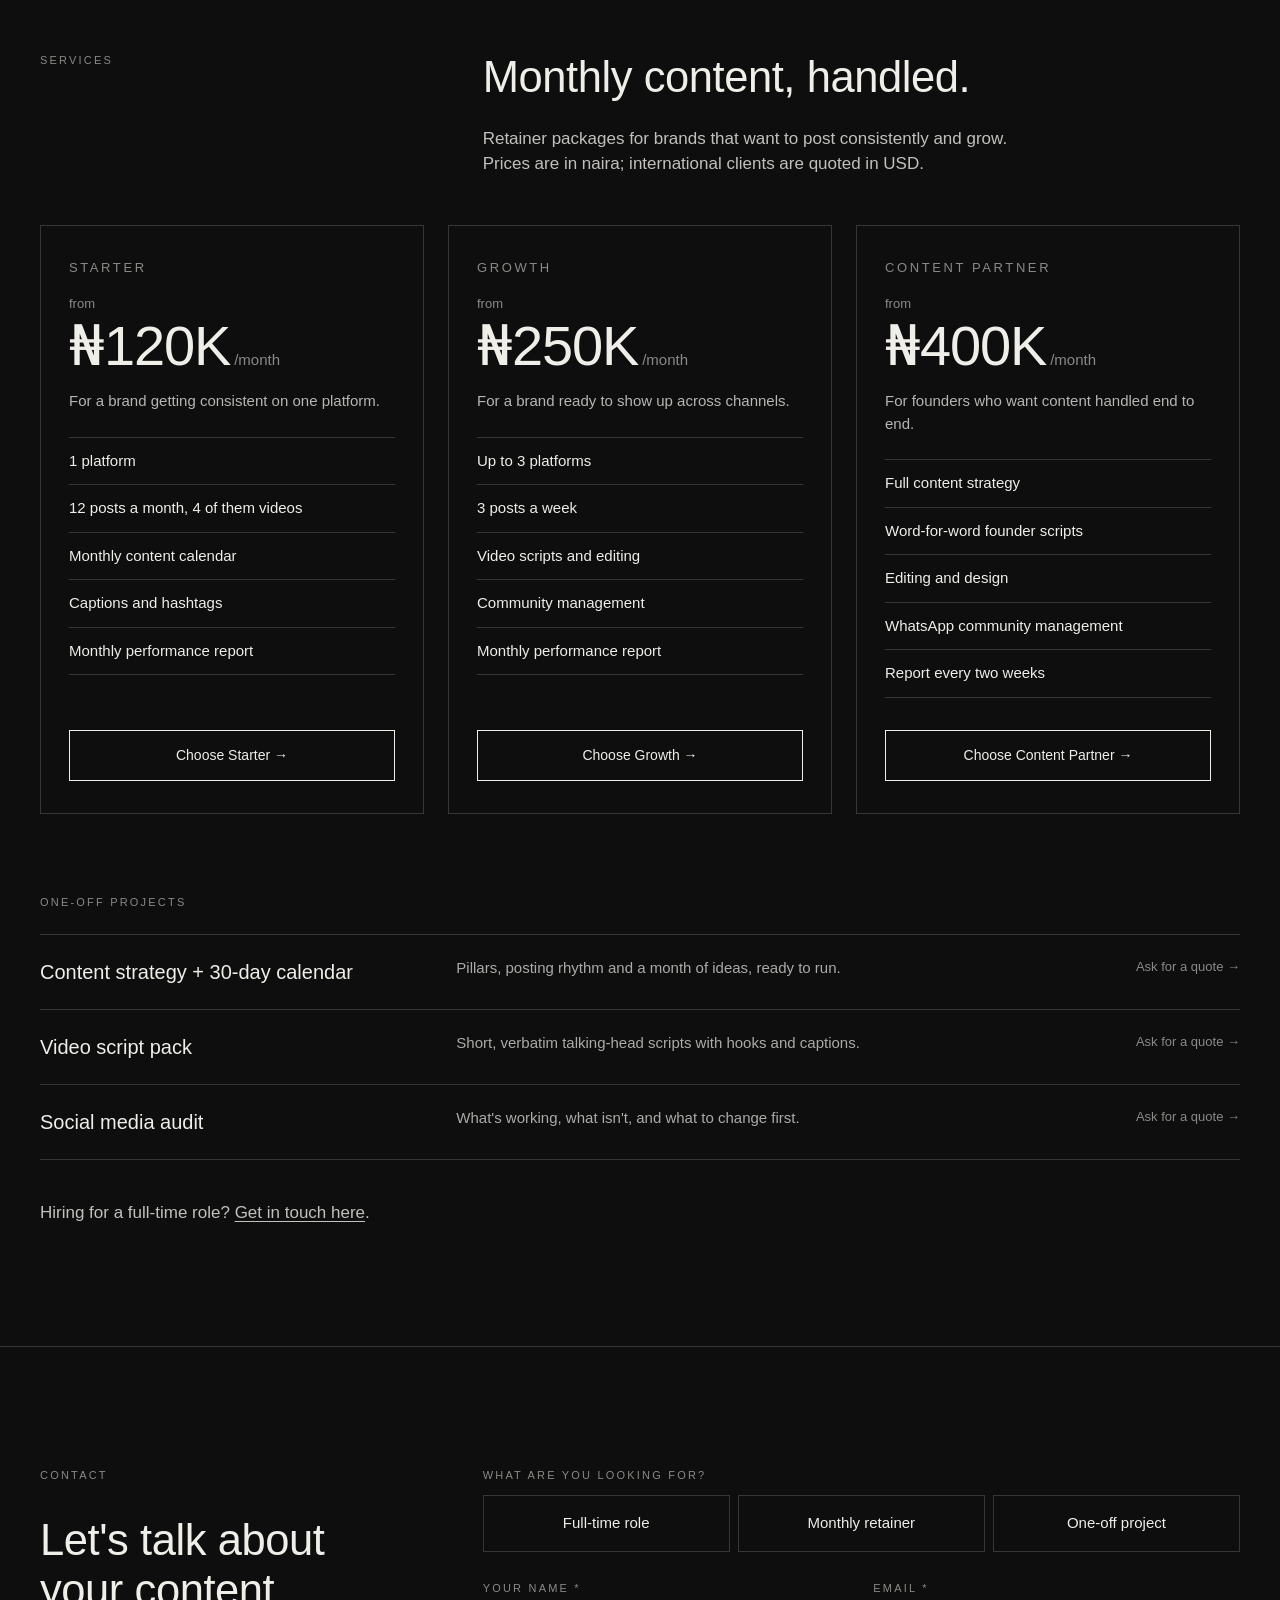
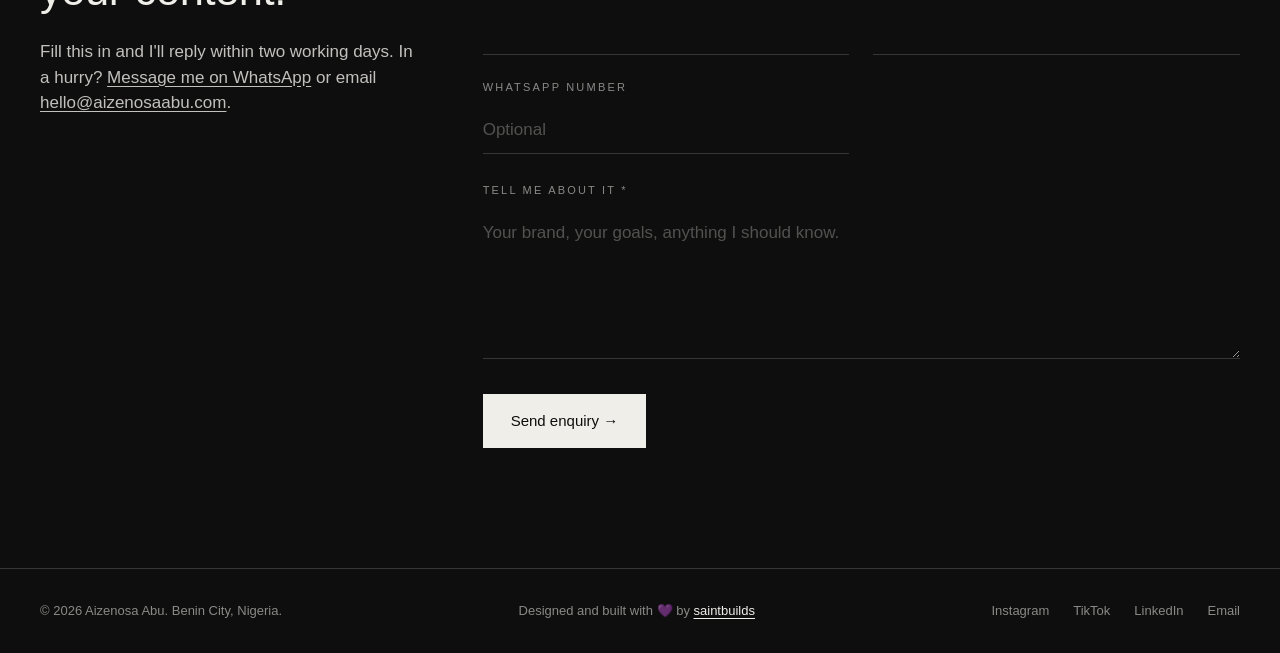
==== commit 44aa1459: "Add services packages and enquiry form Co-Authored-By: Claude Opus 5.5 <noreply@anthropic.com> Claud" ====
--- a/index.html
+++ b/index.html
@@ -45,7 +45,7 @@
   <a class="brand hov anim-fade-up" style="animation-delay:800ms" href="index.html">Aizenosa</a>
   <div class="header-right">
     <span class="anim-fade-up" style="animation-delay:900ms">2026</span>
-    <nav class="stack" aria-label="Site"><a class="hov anim-fade-up" style="animation-delay:1000ms" href="index.html#work">Work</a><a class="hov anim-fade-up" style="animation-delay:1080ms" href="index.html#about">About</a><a class="hov anim-fade-up" style="animation-delay:1160ms" href="index.html#contact">Contact</a></nav>
+    <nav class="stack" aria-label="Site"><a class="hov anim-fade-up" style="animation-delay:1000ms" href="index.html#work">Work</a><a class="hov anim-fade-up" style="animation-delay:1080ms" href="index.html#about">About</a><a class="hov anim-fade-up" style="animation-delay:1160ms" href="index.html#services">Services</a><a class="hov anim-fade-up" style="animation-delay:1240ms" href="index.html#contact">Contact</a></nav>
     <nav class="stack" aria-label="Social"><a class="hov anim-fade-up" style="animation-delay:1150ms" href="https://www.instagram.com/ai.nosa_/" target="_blank" rel="noopener">Instagram</a><a class="hov anim-fade-up" style="animation-delay:1230ms" href="https://www.tiktok.com/@ai_nosa" target="_blank" rel="noopener">TikTok</a><a class="hov anim-fade-up" style="animation-delay:1310ms" href="https://www.linkedin.com/in/aizenosa-abu-165775227/" target="_blank" rel="noopener">LinkedIn</a></nav>
   </div>
   <button class="burger anim-fade-up" style="animation-delay:900ms" aria-label="Menu" aria-expanded="false"><span></span><span></span><span></span></button>
@@ -53,7 +53,7 @@
 <div class="backdrop"></div>
 <aside class="drawer" aria-label="Menu">
   <p class="d-label d-item" data-delay="250">Site Index</p>
-  <div class="d-big"><a class="d-item" data-delay="300" href="index.html#work">Work</a><a class="d-item" data-delay="380" href="index.html#about">About</a><a class="d-item" data-delay="460" href="index.html#contact">Contact</a></div>
+  <div class="d-big"><a class="d-item" data-delay="300" href="index.html#work">Work</a><a class="d-item" data-delay="380" href="index.html#about">About</a><a class="d-item" data-delay="460" href="index.html#services">Services</a><a class="d-item" data-delay="540" href="index.html#contact">Contact</a></div>
   <p class="d-label d-item" data-delay="500">Find Me</p>
   <div class="d-small"><a class="d-item" data-delay="550" href="https://www.instagram.com/ai.nosa_/" target="_blank" rel="noopener">Instagram</a><a class="d-item" data-delay="610" href="https://www.tiktok.com/@ai_nosa" target="_blank" rel="noopener">TikTok</a><a class="d-item" data-delay="670" href="https://www.linkedin.com/in/aizenosa-abu-165775227/" target="_blank" rel="noopener">LinkedIn</a></div>
 </aside>
@@ -116,11 +116,87 @@
   </div>
 </section>
 
+
+<section class="section" id="services">
+  <div class="grid" style="margin-bottom:48px">
+    <p class="eyebrow">Services</p>
+    <div>
+      <p class="lede reveal">Monthly content, handled.</p>
+      <p class="body reveal" style="margin-top:24px">Retainer packages for brands that want to post consistently and grow. Prices are in naira; international clients are quoted in USD.</p>
+    </div>
+  </div>
+  <div class="pkgs"><article class="pkg reveal"><p class="pkg-name">Starter</p><p class="pkg-price"><span>from</span> &#8358;120K<small>/month</small></p><p class="pkg-line">For a brand getting consistent on one platform.</p><ul class="pkg-list"><li>1 platform</li><li>12 posts a month, 4 of them videos</li><li>Monthly content calendar</li><li>Captions and hashtags</li><li>Monthly performance report</li></ul><a class="pkg-btn" href="#contact" data-package="starter">Choose Starter &rarr;</a></article><article class="pkg reveal"><p class="pkg-name">Growth</p><p class="pkg-price"><span>from</span> &#8358;250K<small>/month</small></p><p class="pkg-line">For a brand ready to show up across channels.</p><ul class="pkg-list"><li>Up to 3 platforms</li><li>3 posts a week</li><li>Video scripts and editing</li><li>Community management</li><li>Monthly performance report</li></ul><a class="pkg-btn" href="#contact" data-package="growth">Choose Growth &rarr;</a></article><article class="pkg reveal"><p class="pkg-name">Content Partner</p><p class="pkg-price"><span>from</span> &#8358;400K<small>/month</small></p><p class="pkg-line">For founders who want content handled end to end.</p><ul class="pkg-list"><li>Full content strategy</li><li>Word-for-word founder scripts</li><li>Editing and design</li><li>WhatsApp community management</li><li>Report every two weeks</li></ul><a class="pkg-btn" href="#contact" data-package="partner">Choose Content Partner &rarr;</a></article></div>
+  <p class="eyebrow" style="margin:80px 0 0">One-off projects</p>
+  <div class="also" style="margin-top:24px"><div class="also-row reveal"><span class="t">Content strategy + 30-day calendar</span><span class="d">Pillars, posting rhythm and a month of ideas, ready to run.</span><span class="y"><a class="hov" href="#contact" data-project="Content strategy + 30-day calendar">Ask for a quote &rarr;</a></span></div><div class="also-row reveal"><span class="t">Video script pack</span><span class="d">Short, verbatim talking-head scripts with hooks and captions.</span><span class="y"><a class="hov" href="#contact" data-project="Video script pack">Ask for a quote &rarr;</a></span></div><div class="also-row reveal"><span class="t">Social media audit</span><span class="d">What's working, what isn't, and what to change first.</span><span class="y"><a class="hov" href="#contact" data-project="Social media audit">Ask for a quote &rarr;</a></span></div></div>
+  <p class="body reveal" style="margin-top:40px">Hiring for a full-time role? <a class="u hov" href="#contact" data-type="fulltime">Get in touch here</a>.</p>
+</section>
+
+
 <section class="section" id="contact">
-  <p class="eyebrow">Contact</p>
-  <p class="lede reveal" style="margin-bottom:48px">Need someone to run your content? Let's talk.</p>
-  <a class="contact-big hov reveal" href="mailto:hello@aizenosaabu.com">hello@aizenosaabu.com</a>
-</section>
+  <div class="grid">
+    <div>
+      <p class="eyebrow">Contact</p>
+      <p class="lede reveal">Let's talk about your content.</p>
+      <p class="body reveal" style="margin-top:24px">Fill this in and I'll reply within two working days. In a hurry? <a class="u hov" href="https://wa.me/2348159409331" target="_blank" rel="noopener">Message me on WhatsApp</a> or email <a class="u hov" href="mailto:hello@aizenosaabu.com">hello@aizenosaabu.com</a>.</p>
+    </div>
+    <form class="form reveal" id="enquiry" novalidate>
+      <fieldset class="f-type">
+        <legend>What are you looking for?</legend>
+        <div class="seg">
+          <label><input type="radio" name="Enquiry type" value="Full-time role" data-type="fulltime" required><span>Full-time role</span></label>
+          <label><input type="radio" name="Enquiry type" value="Monthly retainer" data-type="retainer"><span>Monthly retainer</span></label>
+          <label><input type="radio" name="Enquiry type" value="One-off project" data-type="project"><span>One-off project</span></label>
+        </div>
+      </fieldset>
+
+      <div class="f-grid">
+        <label class="fld"><span>Your name *</span><input name="Name" autocomplete="name" required></label>
+        <label class="fld"><span>Email *</span><input type="email" name="email" autocomplete="email" required></label>
+        <label class="fld"><span>WhatsApp number</span><input type="tel" name="WhatsApp" autocomplete="tel" placeholder="Optional"></label>
+      </div>
+
+      <fieldset class="branch" data-branch="fulltime" hidden disabled>
+        <div class="f-grid">
+          <label class="fld"><span>Company *</span><input name="Company" required></label>
+          <label class="fld"><span>Job title *</span><input name="Job title" required></label>
+          <label class="fld"><span>Work setup</span><select name="Work setup"><option value="Remote">Remote</option><option value="Hybrid">Hybrid</option><option value="On-site">On-site</option></select></label>
+          <label class="fld"><span>Salary range</span><input name="Salary range" placeholder="Optional"></label>
+          <label class="fld wide"><span>Link to the job description</span><input type="url" name="Job description" placeholder="https://"></label>
+        </div>
+      </fieldset>
+
+      <fieldset class="branch" data-branch="retainer" hidden disabled>
+        <div class="f-grid">
+          <label class="fld"><span>Package *</span><select name="Package" required><option value="">Choose one</option><option value="Starter (from N120K/month)" data-k="starter">Starter, from &#8358;120K/month</option><option value="Growth (from N250K/month)" data-k="growth">Growth, from &#8358;250K/month</option><option value="Content Partner (from N400K/month)" data-k="partner">Content Partner, from &#8358;400K/month</option><option value="Not sure yet">Not sure yet</option></select></label>
+          <label class="fld"><span>How many brands?</span><select name="Brands"><option value="1">1</option><option value="2">2</option><option value="3 or more">3 or more</option></select></label>
+          <label class="fld"><span>Ideal start date</span><input type="date" name="Start date"></label>
+          <div class="fld wide"><span>Platforms</span><div class="chips"><label class="chip"><input type="checkbox" name="Platforms" value="Instagram"><span>Instagram</span></label><label class="chip"><input type="checkbox" name="Platforms" value="TikTok"><span>TikTok</span></label><label class="chip"><input type="checkbox" name="Platforms" value="LinkedIn"><span>LinkedIn</span></label><label class="chip"><input type="checkbox" name="Platforms" value="Facebook"><span>Facebook</span></label><label class="chip"><input type="checkbox" name="Platforms" value="X"><span>X</span></label><label class="chip"><input type="checkbox" name="Platforms" value="YouTube"><span>YouTube</span></label></div></div>
+        </div>
+      </fieldset>
+
+      <fieldset class="branch" data-branch="project" hidden disabled>
+        <div class="f-grid">
+          <label class="fld"><span>Project type *</span><select name="Project type" required><option value="">Choose one</option><option value="Content strategy + 30-day calendar">Content strategy + 30-day calendar</option><option value="Video script pack">Video script pack</option><option value="Social media audit">Social media audit</option><option value="Something else">Something else</option></select></label>
+          <label class="fld"><span>Deadline</span><input type="date" name="Deadline"></label>
+          <label class="fld"><span>Budget</span><select name="Budget"><option value="Under N100K">Under N100K</option><option value="N100K to N250K">N100K to N250K</option><option value="N250K to N500K">N250K to N500K</option><option value="Over N500K">Over N500K</option><option value="Not sure yet">Not sure yet</option></select></label>
+        </div>
+      </fieldset>
+
+      <label class="fld wide"><span>Tell me about it *</span><textarea name="Message" rows="5" required placeholder="Your brand, your goals, anything I should know."></textarea></label>
+      <input type="text" name="_honey" class="hp" tabindex="-1" autocomplete="off" aria-hidden="true">
+
+      <div class="f-foot">
+        <button class="f-btn" type="submit">Send enquiry &rarr;</button>
+        <p class="f-msg" role="status" aria-live="polite"></p>
+      </div>
+    </form>
+  </div>
+  <div class="f-done" hidden>
+    <p class="lede">Thank you. Your message is in.</p>
+    <p class="body" style="margin-top:20px">I'll get back to you within two working days. Need me sooner? <a class="u hov" href="https://wa.me/2348159409331" target="_blank" rel="noopener">Message me on WhatsApp</a>.</p>
+  </div>
+</section>
+
 
 <footer class="footer">
   <span>&copy; 2026 Aizenosa Abu. Benin City, Nigeria.</span>
--- a/styles.css
+++ b/styles.css
@@ -197,3 +197,59 @@
 .reel:focus-visible{outline:2px solid var(--cream);outline-offset:4px}
 @media(max-width:639px){.hero-cut{translate:-45% 0}}
 .credit a{text-decoration:underline;text-underline-offset:3px;color:var(--cream)}
+
+/* services */
+.u{text-decoration:underline;text-underline-offset:3px}
+.pkgs{display:grid;gap:16px}
+@media(min-width:900px){.pkgs{grid-template-columns:repeat(3,1fr);gap:24px}}
+.pkg{display:flex;flex-direction:column;border:1px solid var(--line);padding:32px 28px;transition:border-color .3s}
+.pkg:hover{border-color:rgba(239,238,233,.5)}
+.pkg-name{font-size:13px;text-transform:uppercase;letter-spacing:.2em;color:var(--muted)}
+.pkg-price{margin-top:20px;font-size:clamp(40px,4.4vw,56px);line-height:1;letter-spacing:-.02em}
+.pkg-price span{display:block;font-size:13px;letter-spacing:0;color:var(--muted);margin-bottom:8px}
+.pkg-price small{font-size:15px;letter-spacing:0;color:var(--muted);margin-left:4px}
+.pkg-line{margin-top:16px;font-size:15px;color:rgba(239,238,233,.75)}
+.pkg-list{list-style:none;margin:24px 0 32px;border-top:1px solid var(--line);flex:1}
+.pkg-list li{padding:12px 0;border-bottom:1px solid var(--line);font-size:15px}
+.pkg-btn{display:inline-flex;justify-content:center;padding:14px 20px;border:1px solid var(--cream);font-size:14px;transition:background .3s,color .3s}
+.pkg-btn:hover,.pkg-btn:focus-visible{background:var(--cream);color:var(--ink);outline:none}
+.pkg.picked{border-color:var(--cream)}
+
+/* form */
+.form{display:flex;flex-direction:column;gap:28px}
+.form fieldset{border:0;min-width:0}
+.form legend,.fld>span{display:block;font-size:11px;text-transform:uppercase;letter-spacing:.2em;color:var(--muted);margin-bottom:12px}
+.seg{display:grid;grid-template-columns:1fr;gap:8px}
+@media(min-width:640px){.seg{grid-template-columns:repeat(3,1fr)}}
+.seg label{cursor:pointer}
+.seg input,.chip input{position:absolute;opacity:0;pointer-events:none}
+.seg span{display:block;padding:16px;border:1px solid var(--line);text-align:center;font-size:15px;transition:border-color .2s,background .2s,color .2s}
+.seg label:hover span{border-color:rgba(239,238,233,.5)}
+.seg input:checked+span{background:var(--cream);color:var(--ink);border-color:var(--cream)}
+.seg input:focus-visible+span,.chip input:focus-visible+span{outline:2px solid var(--cream);outline-offset:2px}
+.f-grid{display:grid;gap:24px}
+@media(min-width:640px){.f-grid{grid-template-columns:1fr 1fr}.f-grid .wide{grid-column:1/-1}}
+.fld{display:block}
+.fld input,.fld select,.fld textarea{width:100%;background:transparent;color:var(--cream);border:0;border-bottom:1px solid var(--line);padding:10px 0;font:inherit;font-size:17px;border-radius:0;transition:border-color .2s}
+.fld select{appearance:none;-webkit-appearance:none;background-image:linear-gradient(45deg,transparent 50%,var(--muted) 50%),linear-gradient(135deg,var(--muted) 50%,transparent 50%);background-position:calc(100% - 10px) 55%,calc(100% - 5px) 55%;background-size:5px 5px;background-repeat:no-repeat;padding-right:24px}
+.fld select option{background:var(--panel);color:var(--cream)}
+.fld input[type=date]{color-scheme:dark}
+.fld textarea{resize:vertical;min-height:120px}
+.fld input::placeholder,.fld textarea::placeholder{color:rgba(239,238,233,.3)}
+.fld input:focus,.fld select:focus,.fld textarea:focus{outline:none;border-bottom-color:var(--cream)}
+.fld .bad,.bad{border-bottom-color:#e0897a!important}
+.seg.bad span{border-color:#e0897a}
+.chips{display:flex;flex-wrap:wrap;gap:8px}
+.chip{cursor:pointer}
+.chip span{display:inline-block;padding:8px 14px;border:1px solid var(--line);border-radius:999px;font-size:14px;transition:background .2s,color .2s,border-color .2s}
+.chip input:checked+span{background:var(--cream);color:var(--ink);border-color:var(--cream)}
+.branch{animation:fadeUp .5s var(--ease-out) both}
+.hp{position:absolute;left:-9999px;width:1px;height:1px;opacity:0}
+.f-foot{display:flex;flex-wrap:wrap;align-items:center;gap:16px 24px}
+.f-btn{background:var(--cream);color:var(--ink);border:0;padding:16px 28px;font:inherit;font-size:15px;cursor:pointer;transition:opacity .3s}
+.f-btn:hover{opacity:.85}
+.f-btn:disabled{opacity:.5;cursor:wait}
+.f-msg{font-size:14px;color:var(--muted)}
+.f-msg.err{color:#e0897a}
+.f-done{padding-top:8px}
+[hidden]{display:none!important}
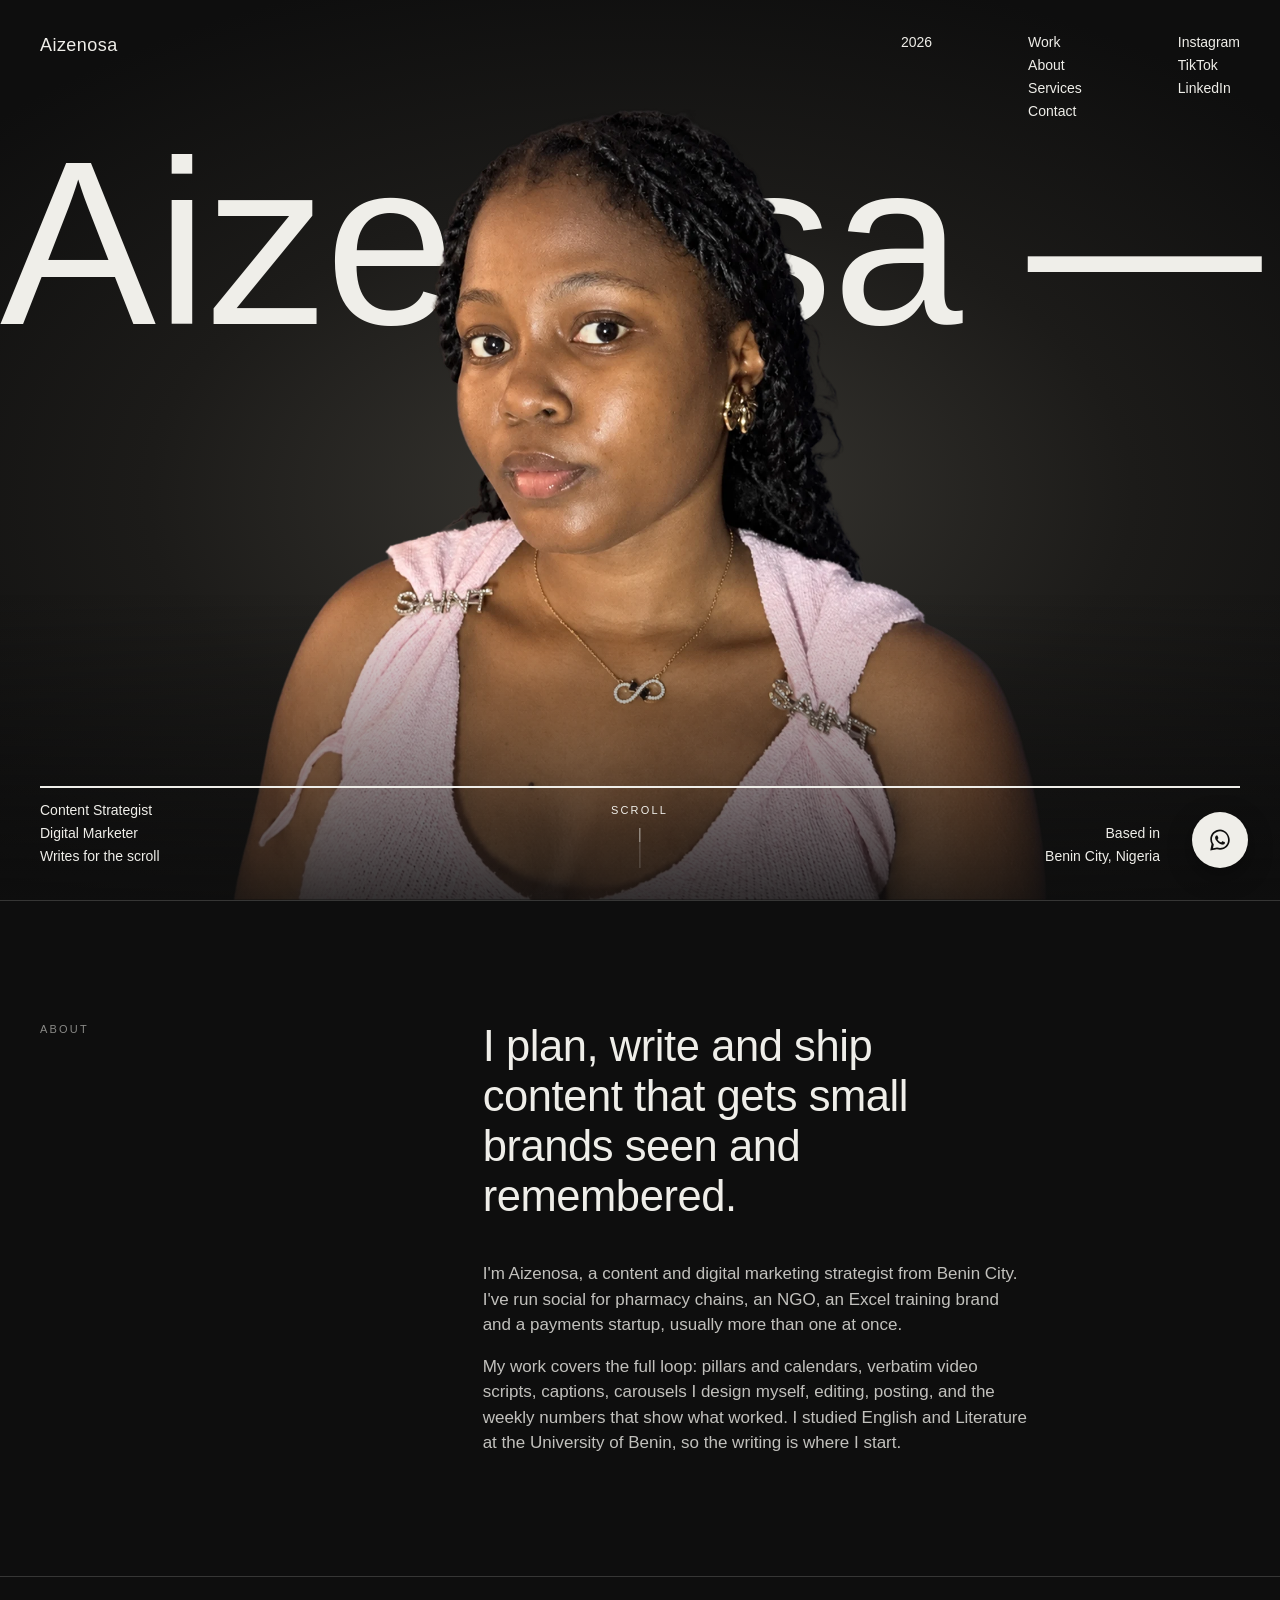
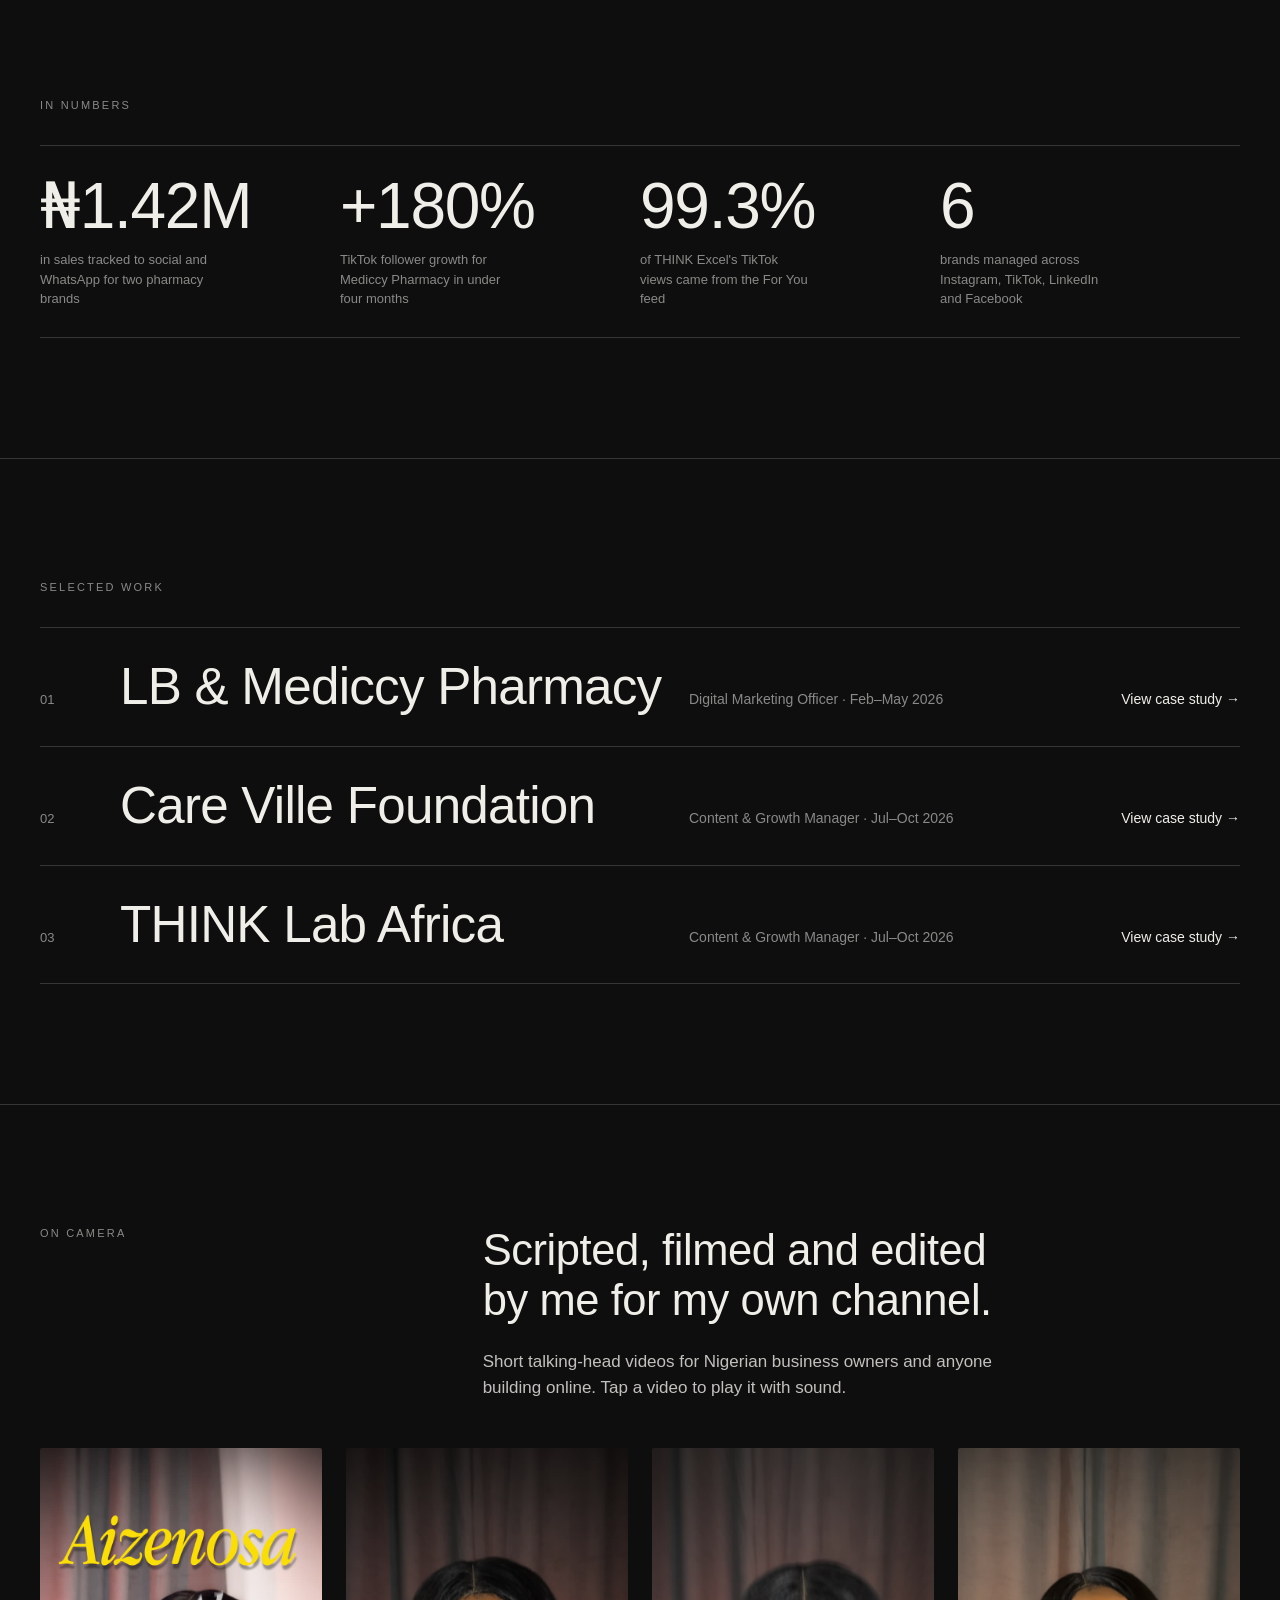
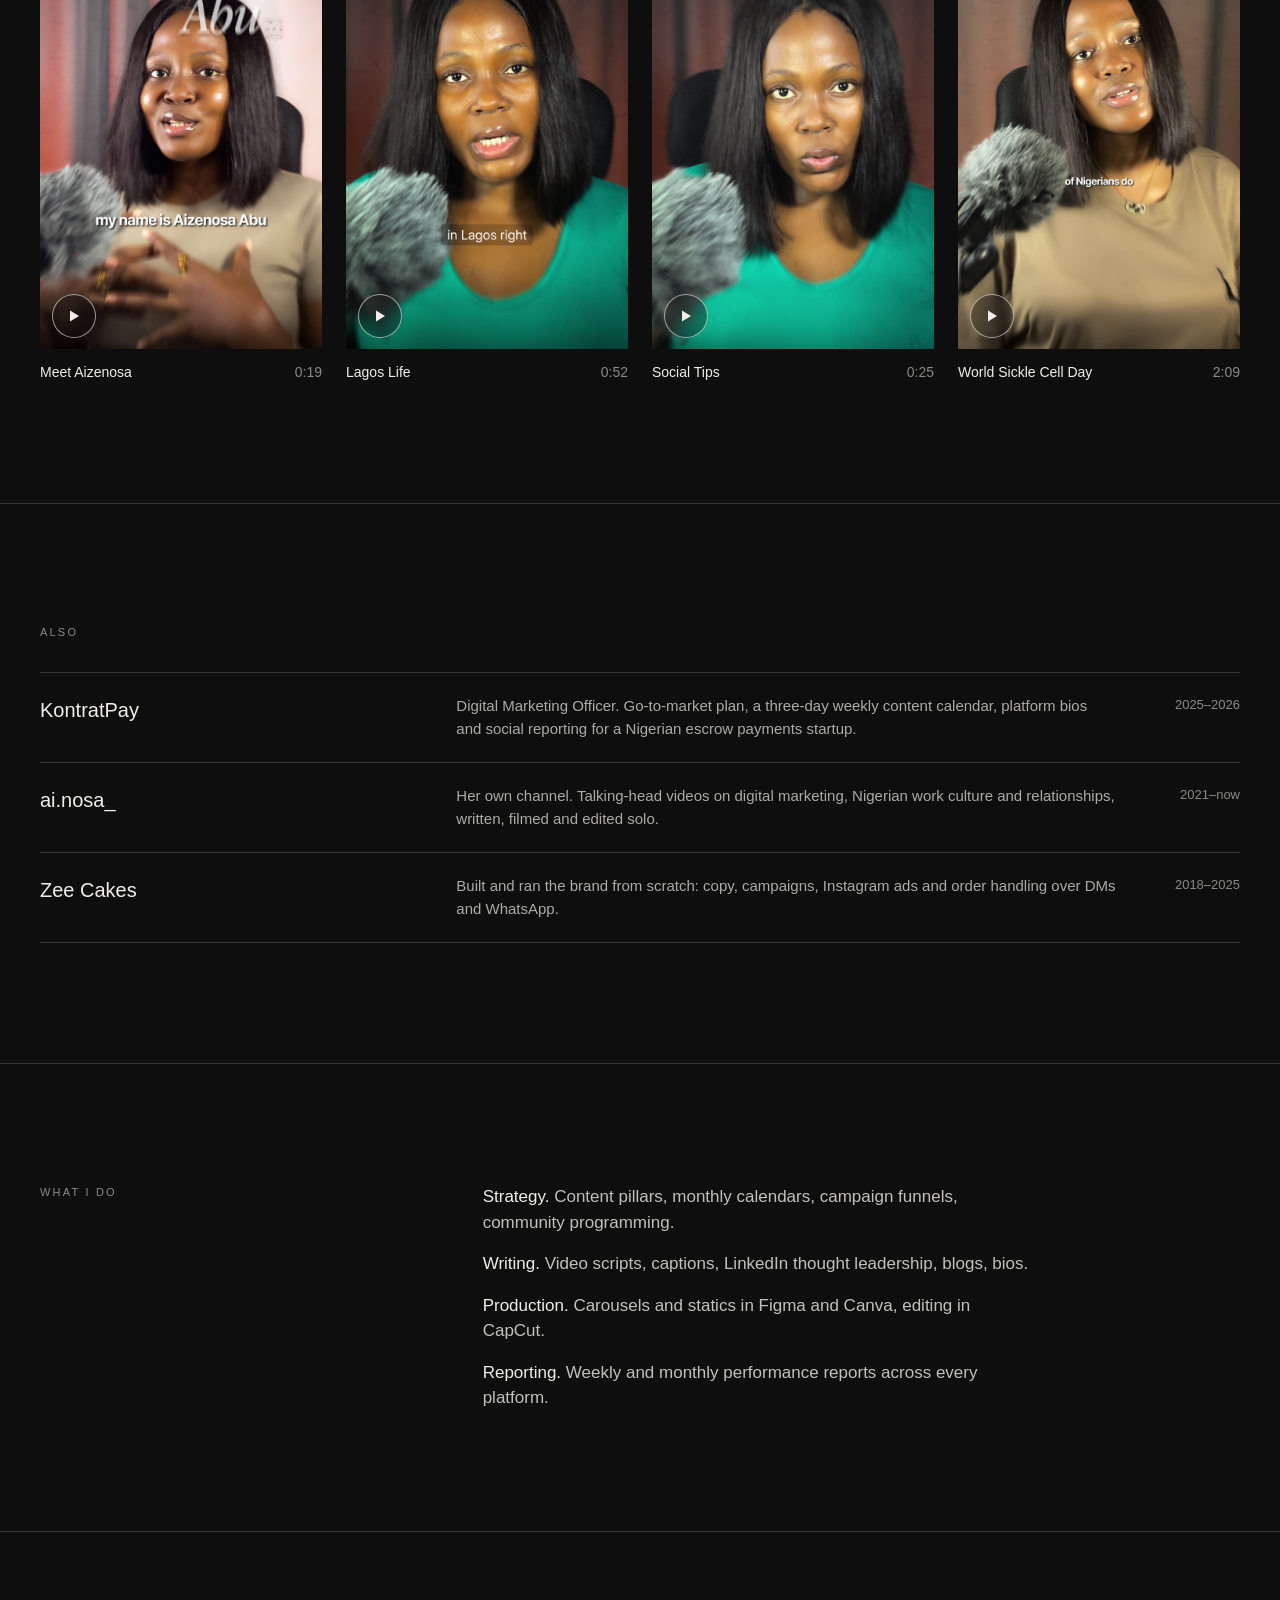
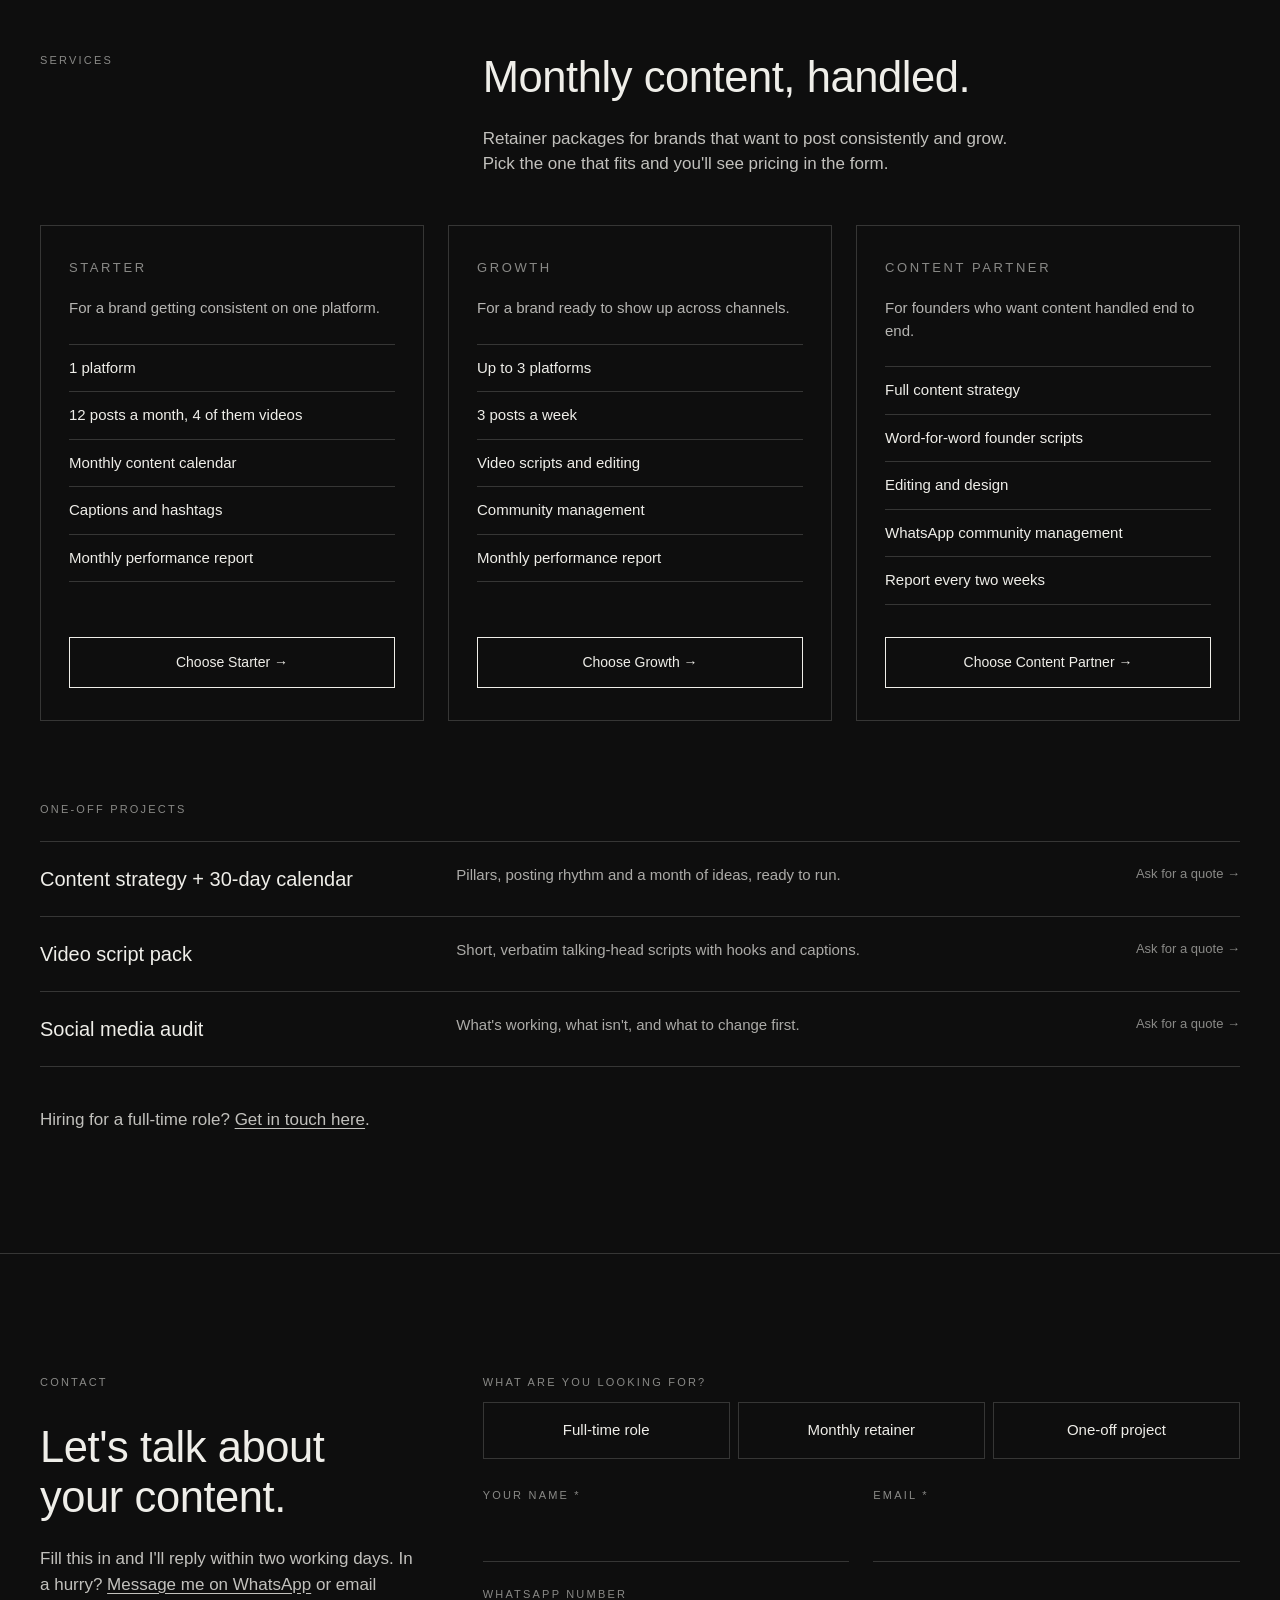
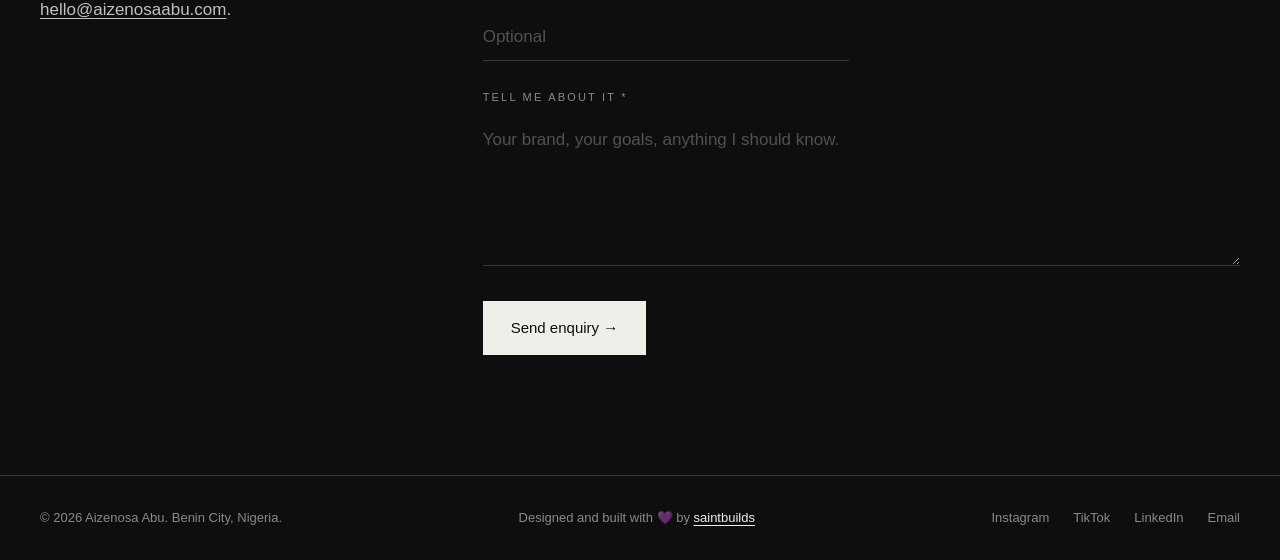
==== commit 8fa70112: "Move package prices into the enquiry form only Co-Authored-By: Claude Opus 5.5 <noreply@anthropic.co" ====
--- a/index.html
+++ b/index.html
@@ -122,10 +122,10 @@
     <p class="eyebrow">Services</p>
     <div>
       <p class="lede reveal">Monthly content, handled.</p>
-      <p class="body reveal" style="margin-top:24px">Retainer packages for brands that want to post consistently and grow. Prices are in naira; international clients are quoted in USD.</p>
-    </div>
-  </div>
-  <div class="pkgs"><article class="pkg reveal"><p class="pkg-name">Starter</p><p class="pkg-price"><span>from</span> &#8358;120K<small>/month</small></p><p class="pkg-line">For a brand getting consistent on one platform.</p><ul class="pkg-list"><li>1 platform</li><li>12 posts a month, 4 of them videos</li><li>Monthly content calendar</li><li>Captions and hashtags</li><li>Monthly performance report</li></ul><a class="pkg-btn" href="#contact" data-package="starter">Choose Starter &rarr;</a></article><article class="pkg reveal"><p class="pkg-name">Growth</p><p class="pkg-price"><span>from</span> &#8358;250K<small>/month</small></p><p class="pkg-line">For a brand ready to show up across channels.</p><ul class="pkg-list"><li>Up to 3 platforms</li><li>3 posts a week</li><li>Video scripts and editing</li><li>Community management</li><li>Monthly performance report</li></ul><a class="pkg-btn" href="#contact" data-package="growth">Choose Growth &rarr;</a></article><article class="pkg reveal"><p class="pkg-name">Content Partner</p><p class="pkg-price"><span>from</span> &#8358;400K<small>/month</small></p><p class="pkg-line">For founders who want content handled end to end.</p><ul class="pkg-list"><li>Full content strategy</li><li>Word-for-word founder scripts</li><li>Editing and design</li><li>WhatsApp community management</li><li>Report every two weeks</li></ul><a class="pkg-btn" href="#contact" data-package="partner">Choose Content Partner &rarr;</a></article></div>
+      <p class="body reveal" style="margin-top:24px">Retainer packages for brands that want to post consistently and grow. Pick the one that fits and you'll see pricing in the form.</p>
+    </div>
+  </div>
+  <div class="pkgs"><article class="pkg reveal"><p class="pkg-name">Starter</p><p class="pkg-line">For a brand getting consistent on one platform.</p><ul class="pkg-list"><li>1 platform</li><li>12 posts a month, 4 of them videos</li><li>Monthly content calendar</li><li>Captions and hashtags</li><li>Monthly performance report</li></ul><a class="pkg-btn" href="#contact" data-package="starter">Choose Starter &rarr;</a></article><article class="pkg reveal"><p class="pkg-name">Growth</p><p class="pkg-line">For a brand ready to show up across channels.</p><ul class="pkg-list"><li>Up to 3 platforms</li><li>3 posts a week</li><li>Video scripts and editing</li><li>Community management</li><li>Monthly performance report</li></ul><a class="pkg-btn" href="#contact" data-package="growth">Choose Growth &rarr;</a></article><article class="pkg reveal"><p class="pkg-name">Content Partner</p><p class="pkg-line">For founders who want content handled end to end.</p><ul class="pkg-list"><li>Full content strategy</li><li>Word-for-word founder scripts</li><li>Editing and design</li><li>WhatsApp community management</li><li>Report every two weeks</li></ul><a class="pkg-btn" href="#contact" data-package="partner">Choose Content Partner &rarr;</a></article></div>
   <p class="eyebrow" style="margin:80px 0 0">One-off projects</p>
   <div class="also" style="margin-top:24px"><div class="also-row reveal"><span class="t">Content strategy + 30-day calendar</span><span class="d">Pillars, posting rhythm and a month of ideas, ready to run.</span><span class="y"><a class="hov" href="#contact" data-project="Content strategy + 30-day calendar">Ask for a quote &rarr;</a></span></div><div class="also-row reveal"><span class="t">Video script pack</span><span class="d">Short, verbatim talking-head scripts with hooks and captions.</span><span class="y"><a class="hov" href="#contact" data-project="Video script pack">Ask for a quote &rarr;</a></span></div><div class="also-row reveal"><span class="t">Social media audit</span><span class="d">What's working, what isn't, and what to change first.</span><span class="y"><a class="hov" href="#contact" data-project="Social media audit">Ask for a quote &rarr;</a></span></div></div>
   <p class="body reveal" style="margin-top:40px">Hiring for a full-time role? <a class="u hov" href="#contact" data-type="fulltime">Get in touch here</a>.</p>
@@ -167,7 +167,7 @@
 
       <fieldset class="branch" data-branch="retainer" hidden disabled>
         <div class="f-grid">
-          <label class="fld"><span>Package *</span><select name="Package" required><option value="">Choose one</option><option value="Starter (from N120K/month)" data-k="starter">Starter, from &#8358;120K/month</option><option value="Growth (from N250K/month)" data-k="growth">Growth, from &#8358;250K/month</option><option value="Content Partner (from N400K/month)" data-k="partner">Content Partner, from &#8358;400K/month</option><option value="Not sure yet">Not sure yet</option></select></label>
+          <label class="fld"><span>Package *</span><select name="Package" required><option value="">Choose one</option><option value="Starter (from N120K/month)" data-k="starter">Starter, from &#8358;120K/month</option><option value="Growth (from N250K/month)" data-k="growth">Growth, from &#8358;250K/month</option><option value="Content Partner (from N400K/month)" data-k="partner">Content Partner, from &#8358;400K/month</option><option value="Not sure yet">Not sure yet</option></select><small class="f-note">Naira pricing. International clients are quoted in USD.</small></label>
           <label class="fld"><span>How many brands?</span><select name="Brands"><option value="1">1</option><option value="2">2</option><option value="3 or more">3 or more</option></select></label>
           <label class="fld"><span>Ideal start date</span><input type="date" name="Start date"></label>
           <div class="fld wide"><span>Platforms</span><div class="chips"><label class="chip"><input type="checkbox" name="Platforms" value="Instagram"><span>Instagram</span></label><label class="chip"><input type="checkbox" name="Platforms" value="TikTok"><span>TikTok</span></label><label class="chip"><input type="checkbox" name="Platforms" value="LinkedIn"><span>LinkedIn</span></label><label class="chip"><input type="checkbox" name="Platforms" value="Facebook"><span>Facebook</span></label><label class="chip"><input type="checkbox" name="Platforms" value="X"><span>X</span></label><label class="chip"><input type="checkbox" name="Platforms" value="YouTube"><span>YouTube</span></label></div></div>
--- a/styles.css
+++ b/styles.css
@@ -253,3 +253,5 @@
 .f-msg.err{color:#e0897a}
 .f-done{padding-top:8px}
 [hidden]{display:none!important}
+.f-note{display:block;margin-top:8px;font-size:12px;color:var(--muted)}
+.pkg-line{margin-top:20px}
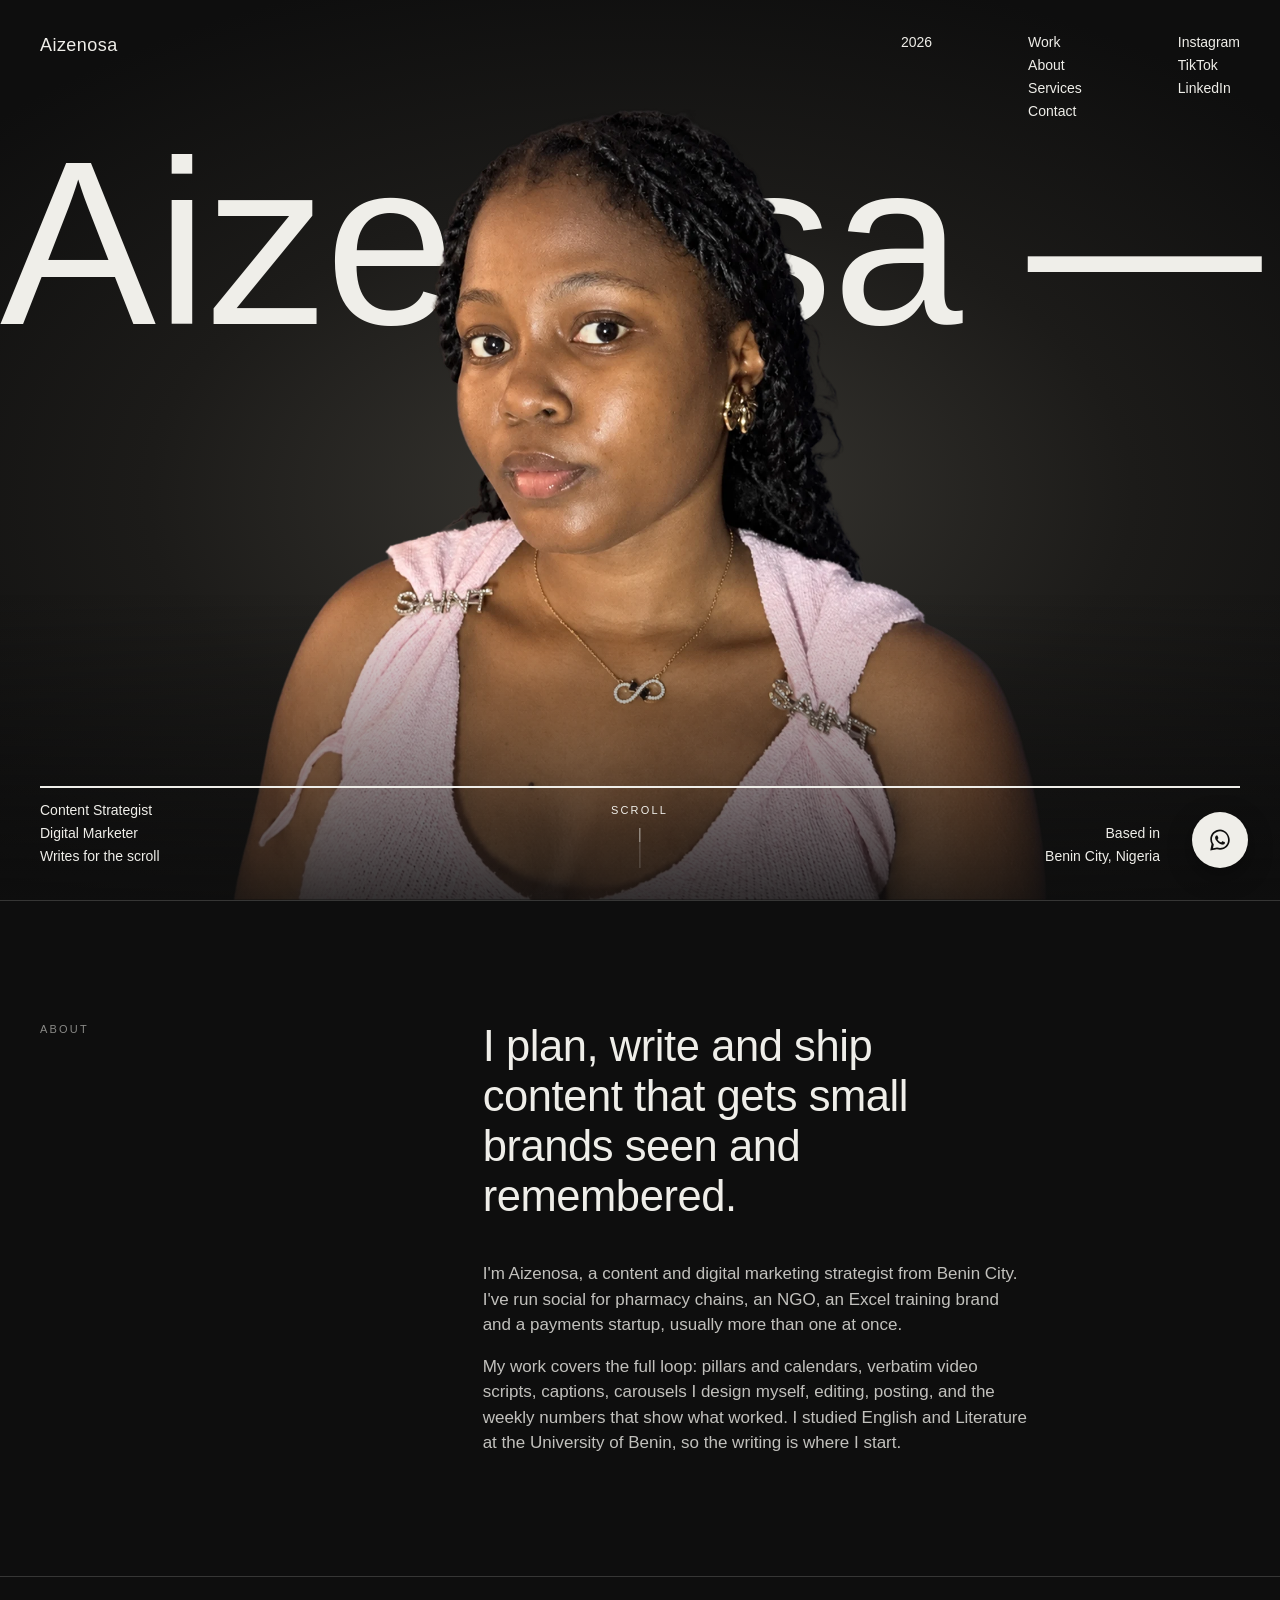
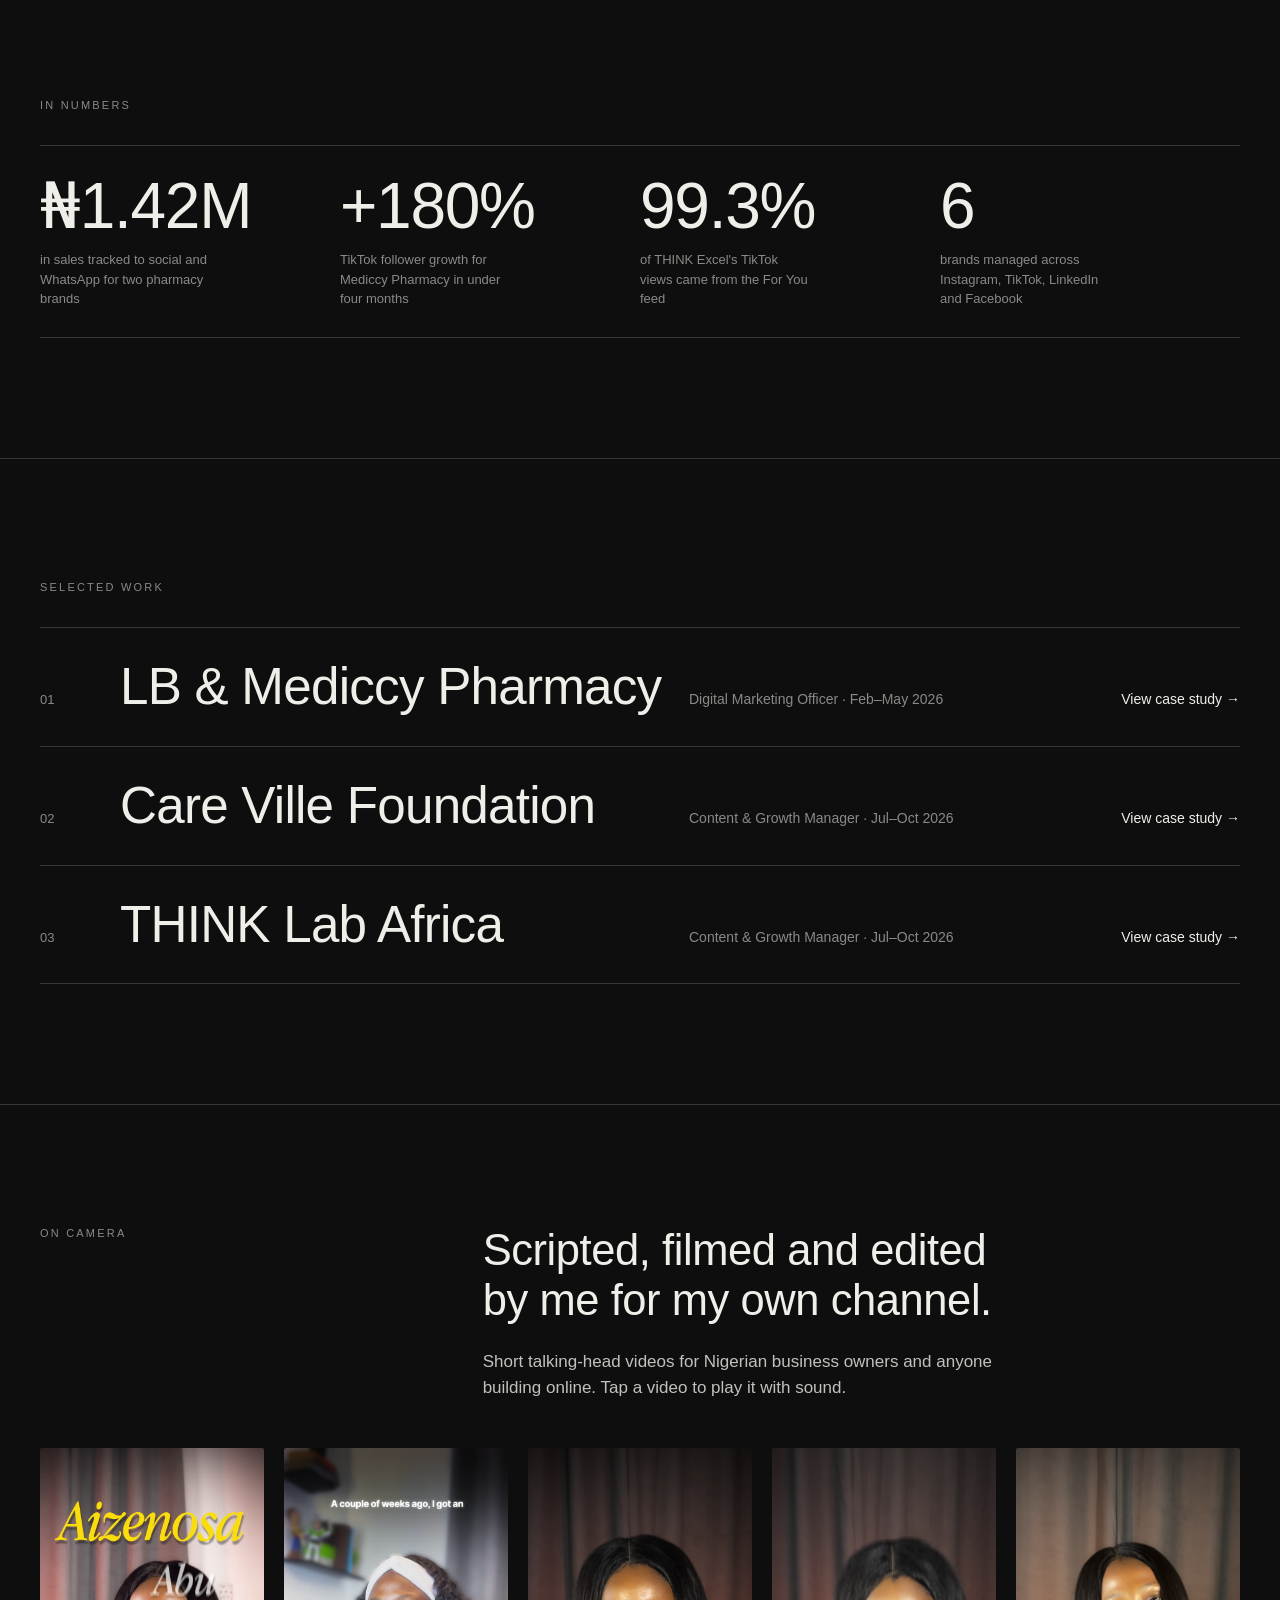
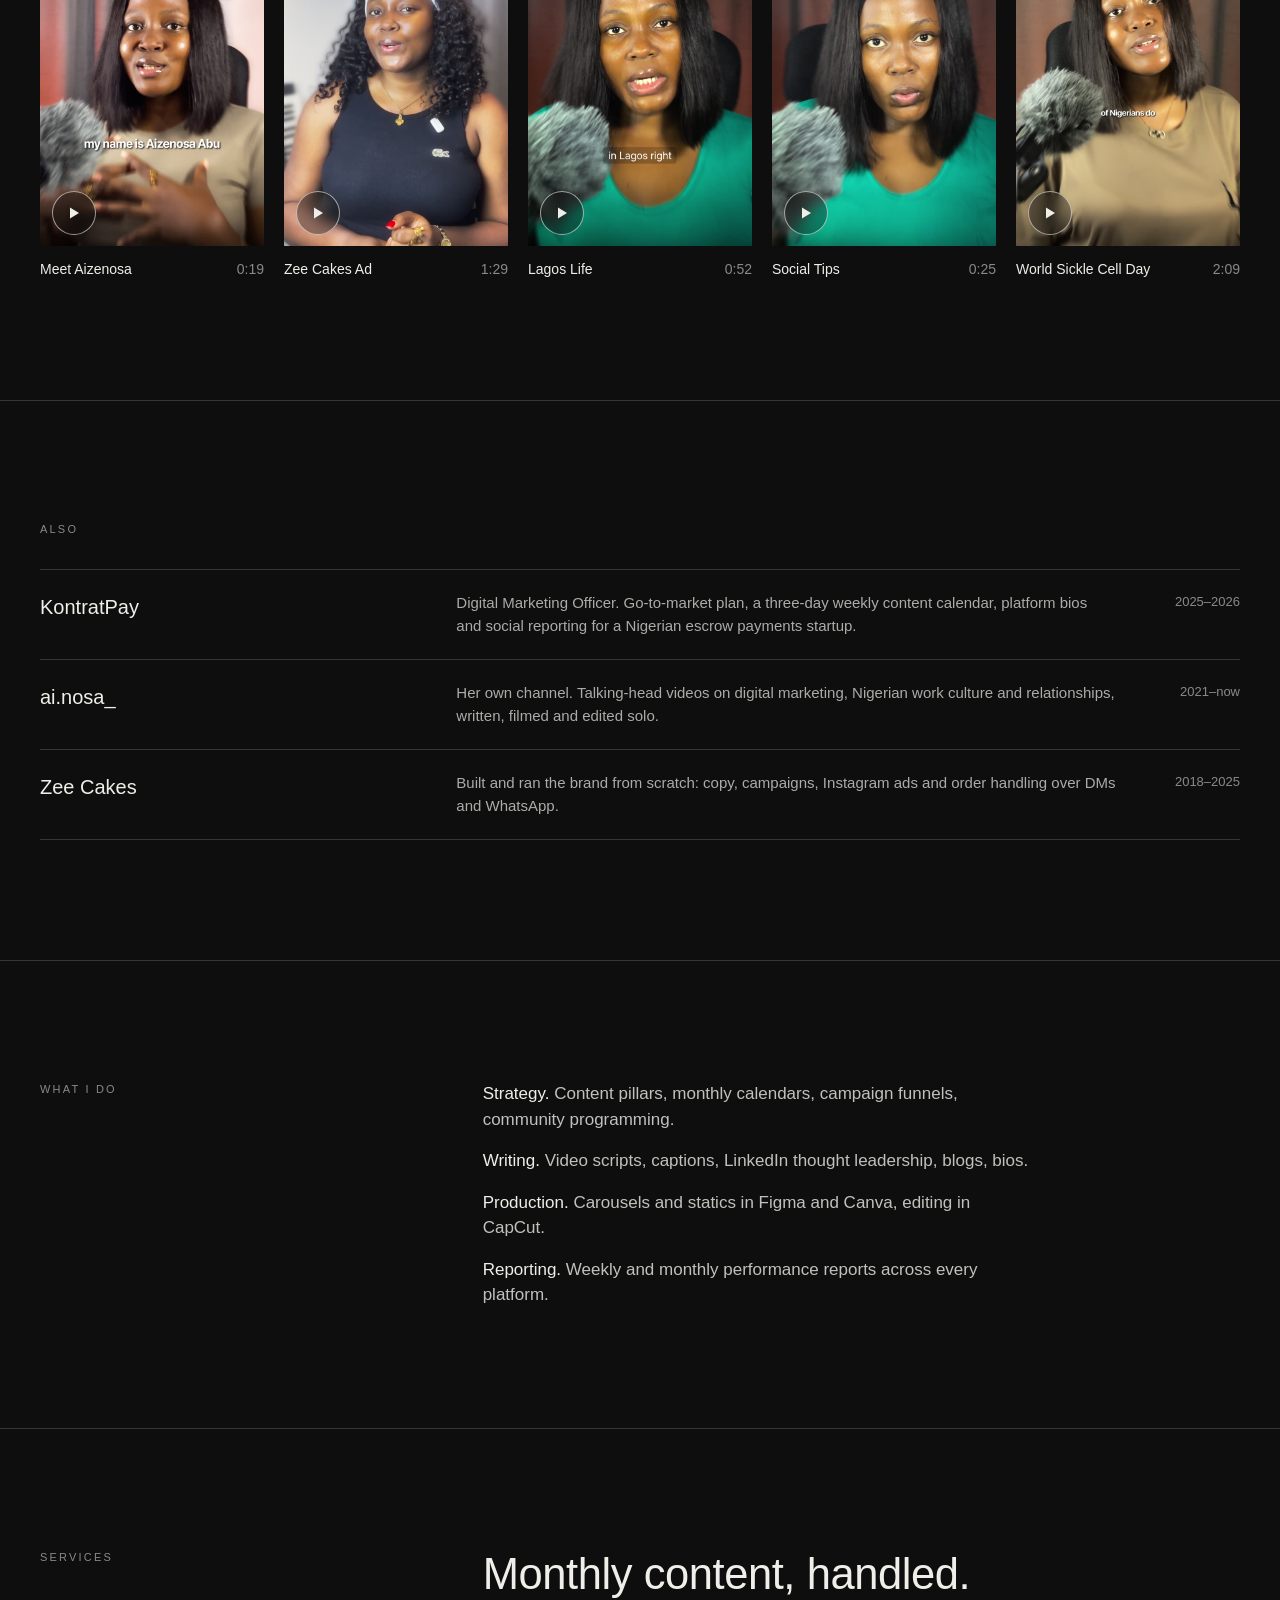
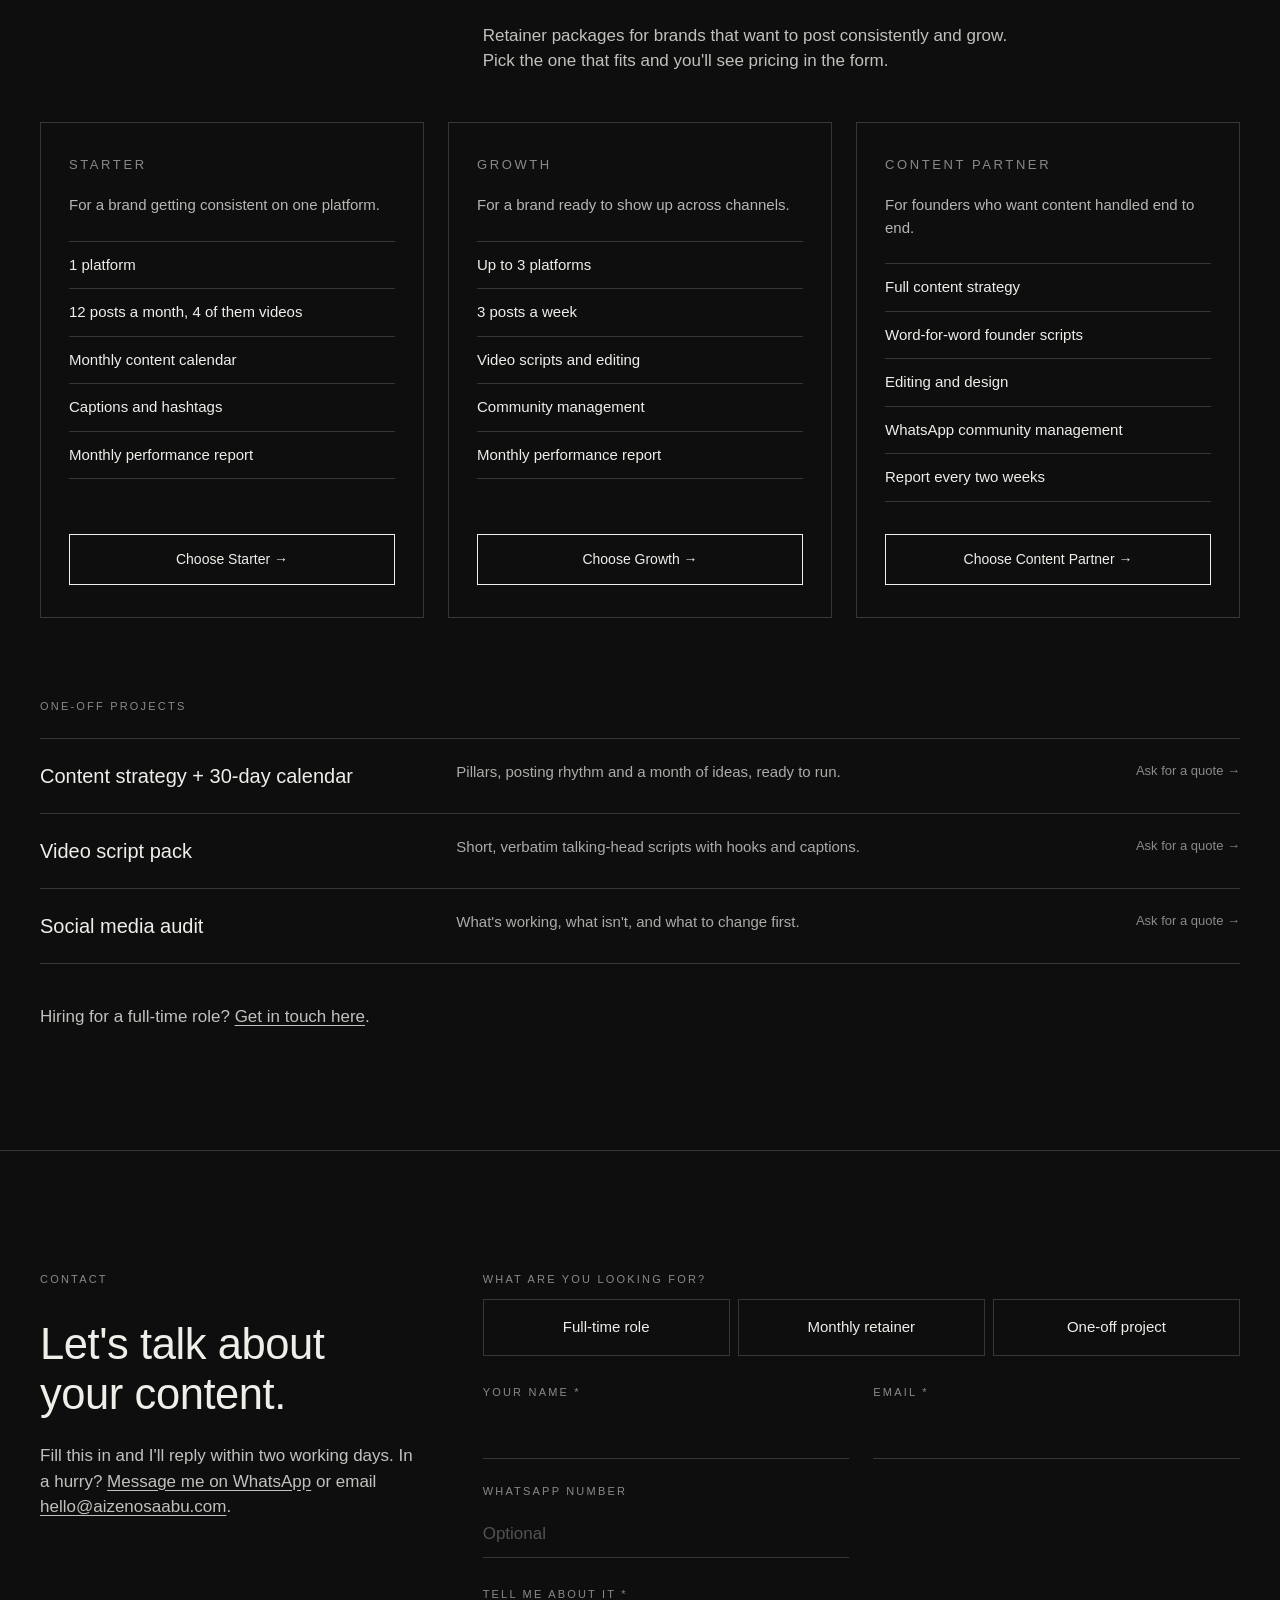
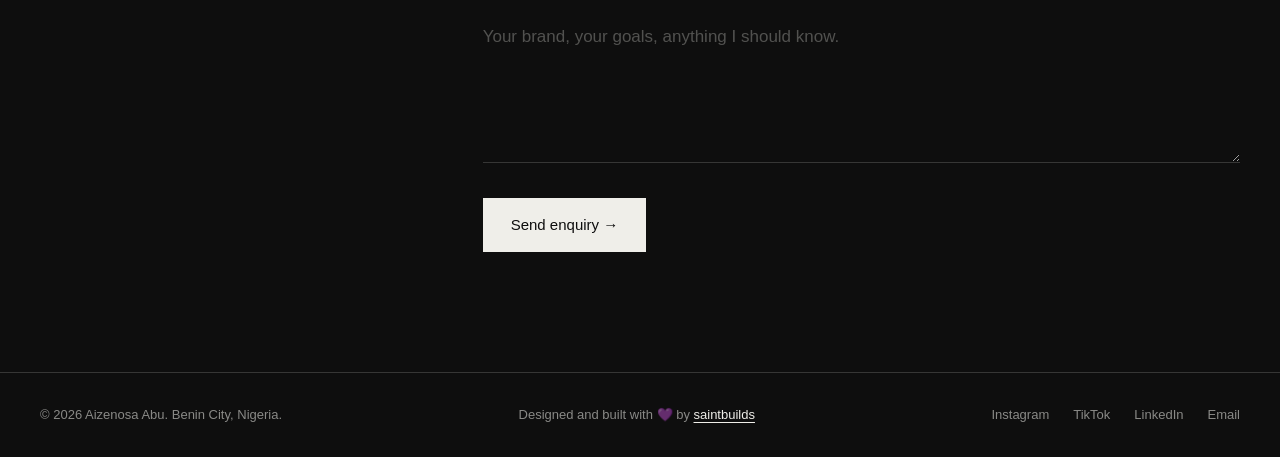
==== commit 56eb7357: "Add Zee Cakes ad to On camera videos Co-Authored-By: Claude Opus 5.5 <noreply@anthropic.com> Claude-" ====
--- a/index.html
+++ b/index.html
@@ -96,7 +96,7 @@
       <p class="body reveal" style="margin-top:24px">Short talking-head videos for Nigerian business owners and anyone building online. Tap a video to play it with sound.</p>
     </div>
   </div>
-  <div class="reels"><figure class="reel reveal" tabindex="0" role="button" aria-label="Play Meet Aizenosa"><div class="reel-media"><video src="videos/intro.mp4" poster="videos/intro.jpg" preload="none" playsinline loop></video><span class="reel-btn"><svg class="i-play" width="14" height="14" viewBox="0 0 14 14"><path d="M3 1.5v11l9-5.5z" fill="currentColor"/></svg><svg class="i-pause" width="14" height="14" viewBox="0 0 14 14"><path d="M3 1.5h3v11H3zM8 1.5h3v11H8z" fill="currentColor"/></svg></span></div><figcaption class="reel-cap"><span>Meet Aizenosa</span><span>0:19</span></figcaption></figure><figure class="reel reveal" tabindex="0" role="button" aria-label="Play Lagos Life"><div class="reel-media"><video src="videos/lagos-life.mp4" poster="videos/lagos-life.jpg" preload="none" playsinline loop></video><span class="reel-btn"><svg class="i-play" width="14" height="14" viewBox="0 0 14 14"><path d="M3 1.5v11l9-5.5z" fill="currentColor"/></svg><svg class="i-pause" width="14" height="14" viewBox="0 0 14 14"><path d="M3 1.5h3v11H3zM8 1.5h3v11H8z" fill="currentColor"/></svg></span></div><figcaption class="reel-cap"><span>Lagos Life</span><span>0:52</span></figcaption></figure><figure class="reel reveal" tabindex="0" role="button" aria-label="Play Social Tips"><div class="reel-media"><video src="videos/social-tips.mp4" poster="videos/social-tips.jpg" preload="none" playsinline loop></video><span class="reel-btn"><svg class="i-play" width="14" height="14" viewBox="0 0 14 14"><path d="M3 1.5v11l9-5.5z" fill="currentColor"/></svg><svg class="i-pause" width="14" height="14" viewBox="0 0 14 14"><path d="M3 1.5h3v11H3zM8 1.5h3v11H8z" fill="currentColor"/></svg></span></div><figcaption class="reel-cap"><span>Social Tips</span><span>0:25</span></figcaption></figure><figure class="reel reveal" tabindex="0" role="button" aria-label="Play World Sickle Cell Day"><div class="reel-media"><video src="videos/wscd.mp4" poster="videos/wscd.jpg" preload="none" playsinline loop></video><span class="reel-btn"><svg class="i-play" width="14" height="14" viewBox="0 0 14 14"><path d="M3 1.5v11l9-5.5z" fill="currentColor"/></svg><svg class="i-pause" width="14" height="14" viewBox="0 0 14 14"><path d="M3 1.5h3v11H3zM8 1.5h3v11H8z" fill="currentColor"/></svg></span></div><figcaption class="reel-cap"><span>World Sickle Cell Day</span><span>2:09</span></figcaption></figure></div>
+  <div class="reels"><figure class="reel reveal" tabindex="0" role="button" aria-label="Play Meet Aizenosa"><div class="reel-media"><video src="videos/intro.mp4" poster="videos/intro.jpg" preload="none" playsinline loop></video><span class="reel-btn"><svg class="i-play" width="14" height="14" viewBox="0 0 14 14"><path d="M3 1.5v11l9-5.5z" fill="currentColor"/></svg><svg class="i-pause" width="14" height="14" viewBox="0 0 14 14"><path d="M3 1.5h3v11H3zM8 1.5h3v11H8z" fill="currentColor"/></svg></span></div><figcaption class="reel-cap"><span>Meet Aizenosa</span><span>0:19</span></figcaption></figure><figure class="reel reveal" tabindex="0" role="button" aria-label="Play Zee Cakes Ad"><div class="reel-media"><video src="videos/zee-cakes.mp4" poster="videos/zee-cakes.jpg" preload="none" playsinline loop></video><span class="reel-btn"><svg class="i-play" width="14" height="14" viewBox="0 0 14 14"><path d="M3 1.5v11l9-5.5z" fill="currentColor"/></svg><svg class="i-pause" width="14" height="14" viewBox="0 0 14 14"><path d="M3 1.5h3v11H3zM8 1.5h3v11H8z" fill="currentColor"/></svg></span></div><figcaption class="reel-cap"><span>Zee Cakes Ad</span><span>1:29</span></figcaption></figure><figure class="reel reveal" tabindex="0" role="button" aria-label="Play Lagos Life"><div class="reel-media"><video src="videos/lagos-life.mp4" poster="videos/lagos-life.jpg" preload="none" playsinline loop></video><span class="reel-btn"><svg class="i-play" width="14" height="14" viewBox="0 0 14 14"><path d="M3 1.5v11l9-5.5z" fill="currentColor"/></svg><svg class="i-pause" width="14" height="14" viewBox="0 0 14 14"><path d="M3 1.5h3v11H3zM8 1.5h3v11H8z" fill="currentColor"/></svg></span></div><figcaption class="reel-cap"><span>Lagos Life</span><span>0:52</span></figcaption></figure><figure class="reel reveal" tabindex="0" role="button" aria-label="Play Social Tips"><div class="reel-media"><video src="videos/social-tips.mp4" poster="videos/social-tips.jpg" preload="none" playsinline loop></video><span class="reel-btn"><svg class="i-play" width="14" height="14" viewBox="0 0 14 14"><path d="M3 1.5v11l9-5.5z" fill="currentColor"/></svg><svg class="i-pause" width="14" height="14" viewBox="0 0 14 14"><path d="M3 1.5h3v11H3zM8 1.5h3v11H8z" fill="currentColor"/></svg></span></div><figcaption class="reel-cap"><span>Social Tips</span><span>0:25</span></figcaption></figure><figure class="reel reveal" tabindex="0" role="button" aria-label="Play World Sickle Cell Day"><div class="reel-media"><video src="videos/wscd.mp4" poster="videos/wscd.jpg" preload="none" playsinline loop></video><span class="reel-btn"><svg class="i-play" width="14" height="14" viewBox="0 0 14 14"><path d="M3 1.5v11l9-5.5z" fill="currentColor"/></svg><svg class="i-pause" width="14" height="14" viewBox="0 0 14 14"><path d="M3 1.5h3v11H3zM8 1.5h3v11H8z" fill="currentColor"/></svg></span></div><figcaption class="reel-cap"><span>World Sickle Cell Day</span><span>2:09</span></figcaption></figure></div>
 </section>
 
 <section class="section" aria-label="Also">
--- a/styles.css
+++ b/styles.css
@@ -255,3 +255,11 @@
 [hidden]{display:none!important}
 .f-note{display:block;margin-top:8px;font-size:12px;color:var(--muted)}
 .pkg-line{margin-top:20px}
+/* five reels */
+@media(min-width:1100px){.reels{grid-template-columns:repeat(5,1fr);gap:20px}}
+@media(min-width:640px) and (max-width:1099px){.reels{grid-template-columns:repeat(3,1fr)}}
+@media(max-width:639px){
+  .reels{display:flex;overflow-x:auto;scroll-snap-type:x mandatory;scroll-padding-inline:var(--gutter);gap:12px;margin:0 calc(var(--gutter)*-1);padding:0 var(--gutter) 8px;scrollbar-width:none}
+  .reels::-webkit-scrollbar{display:none}
+  .reel{flex:0 0 62%;scroll-snap-align:start}
+}
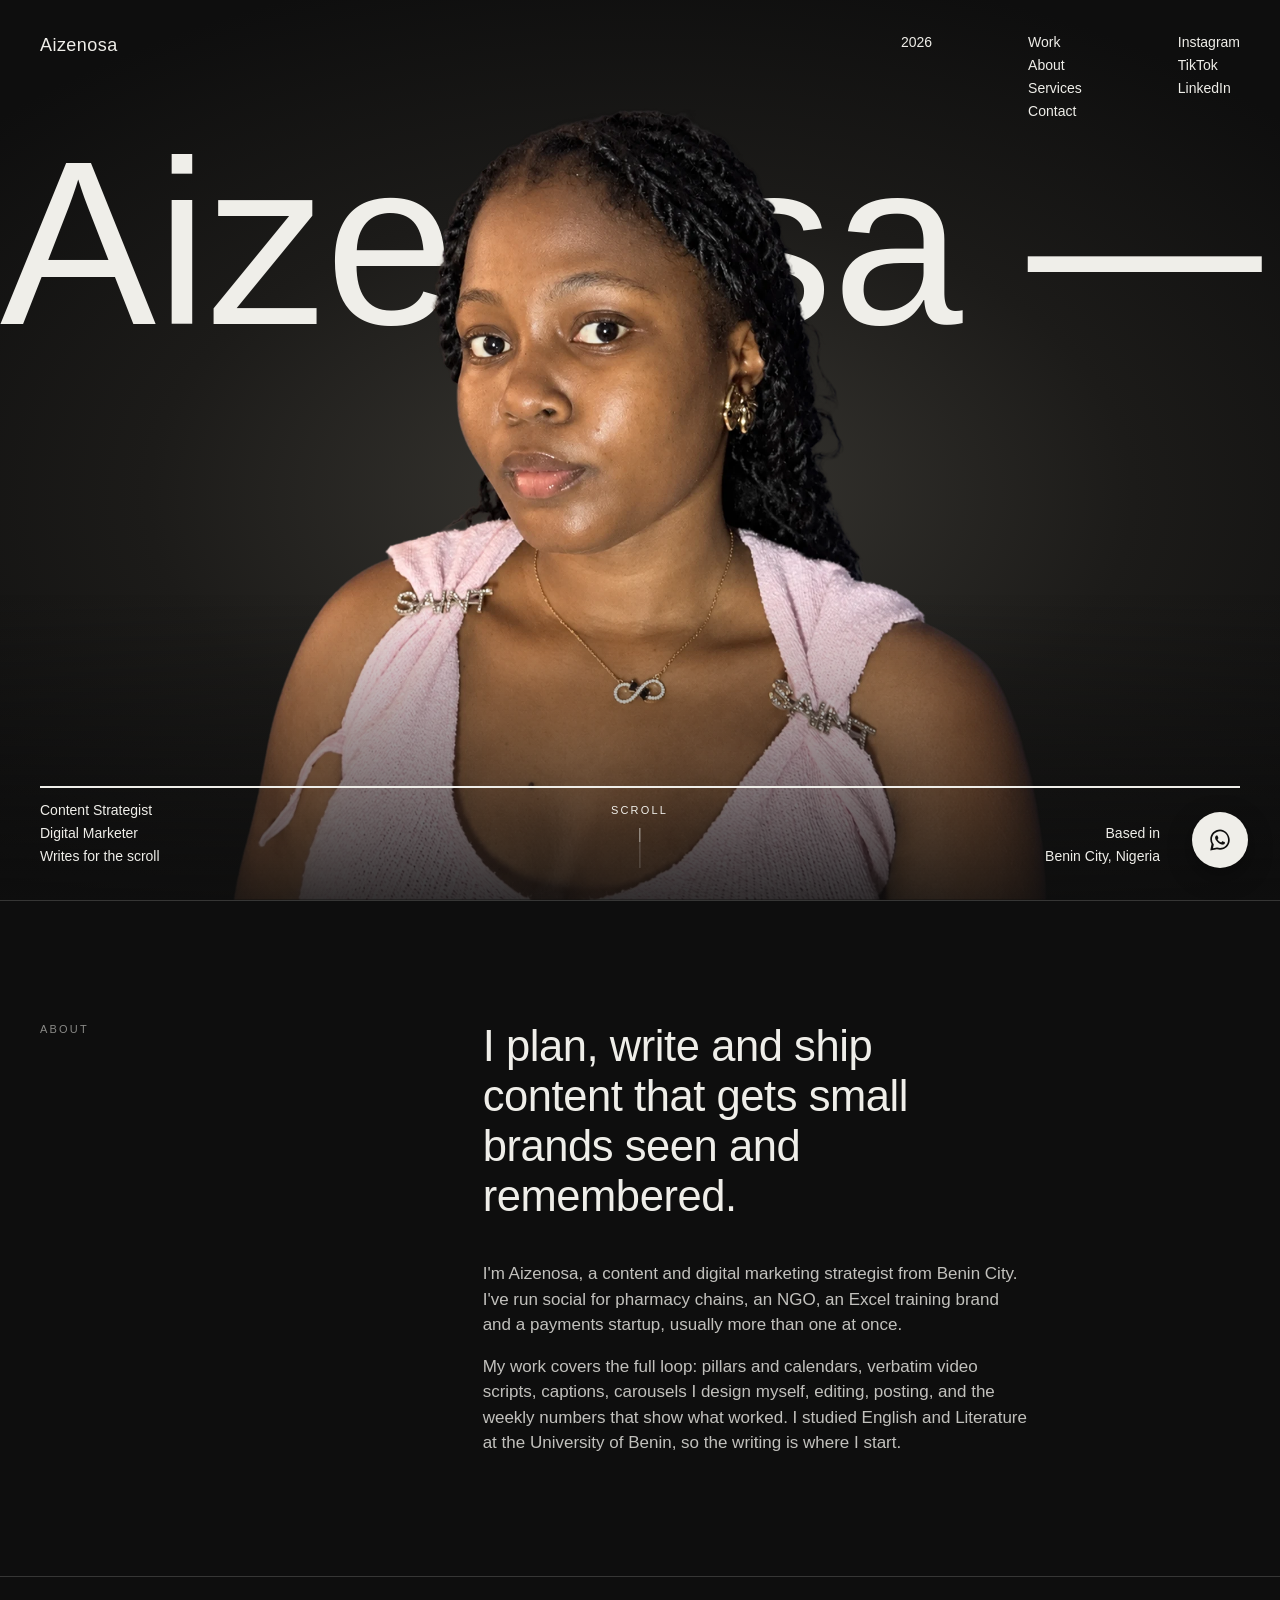
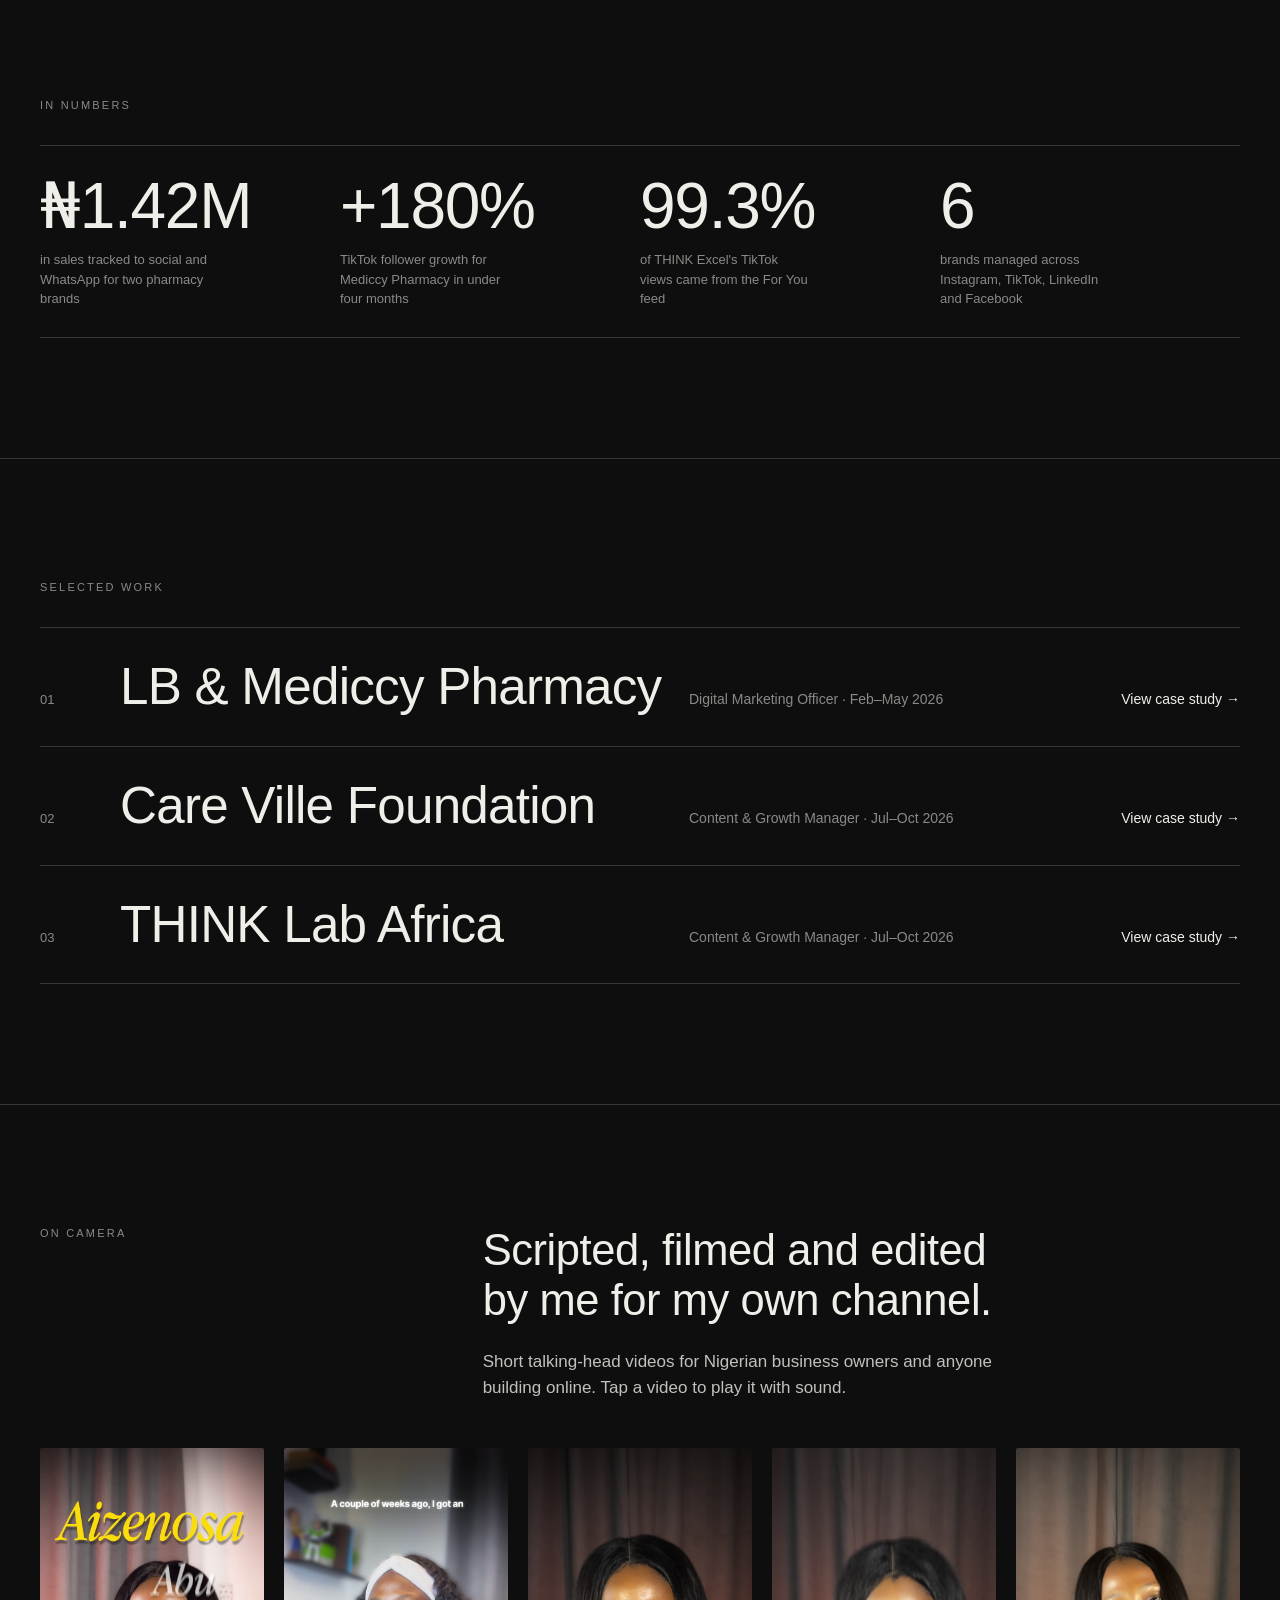
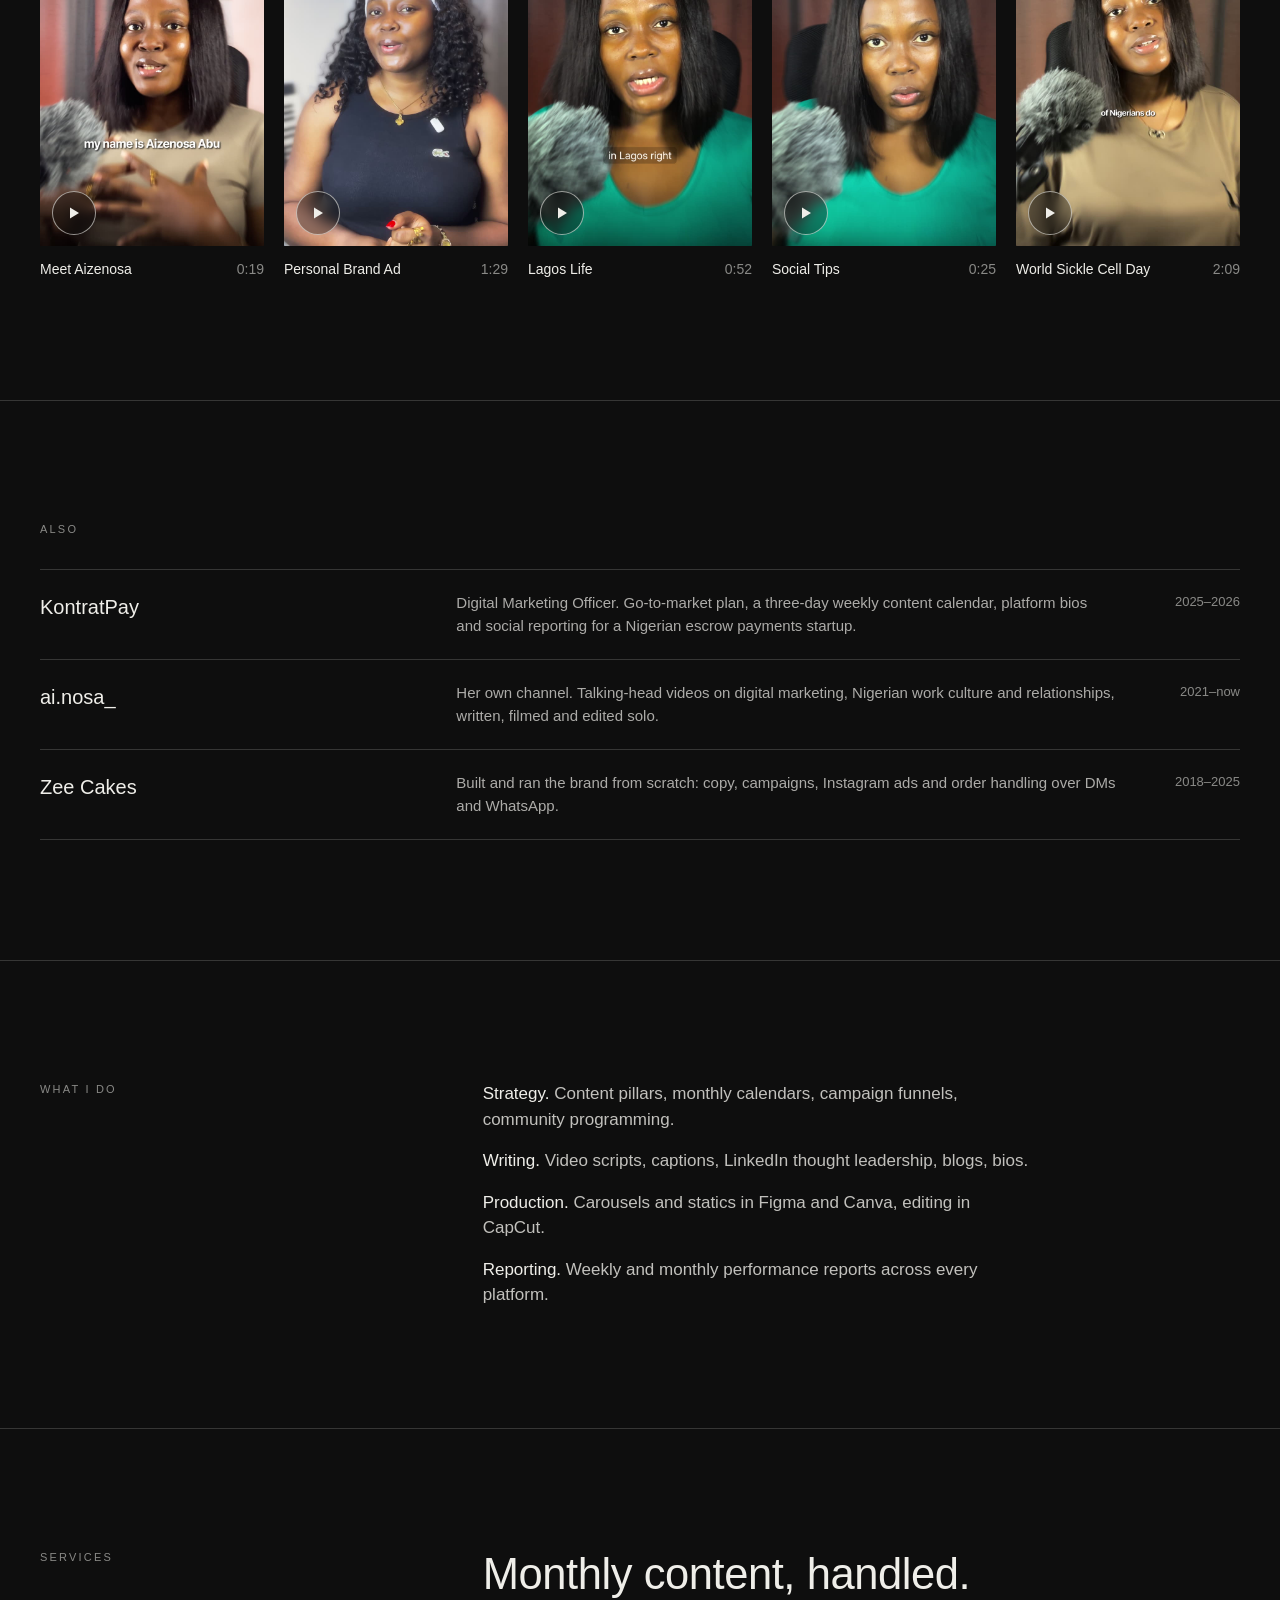
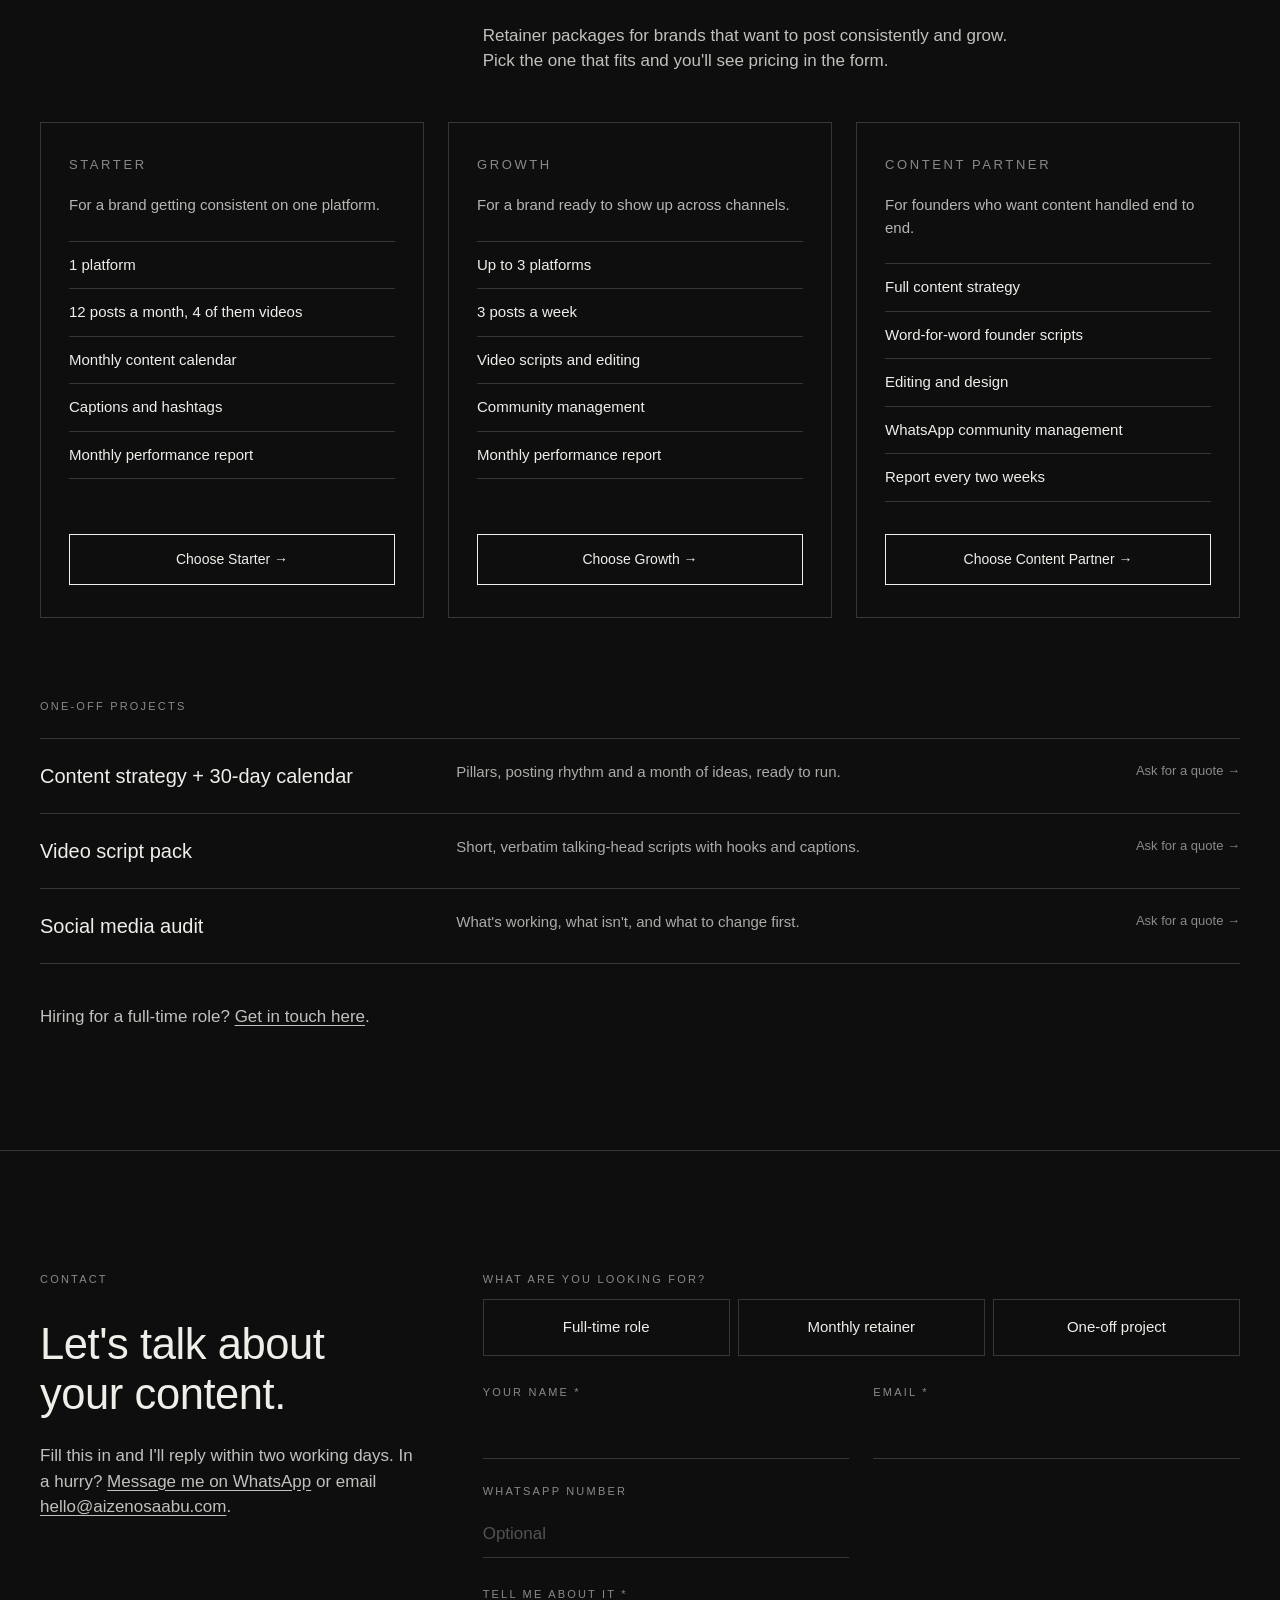
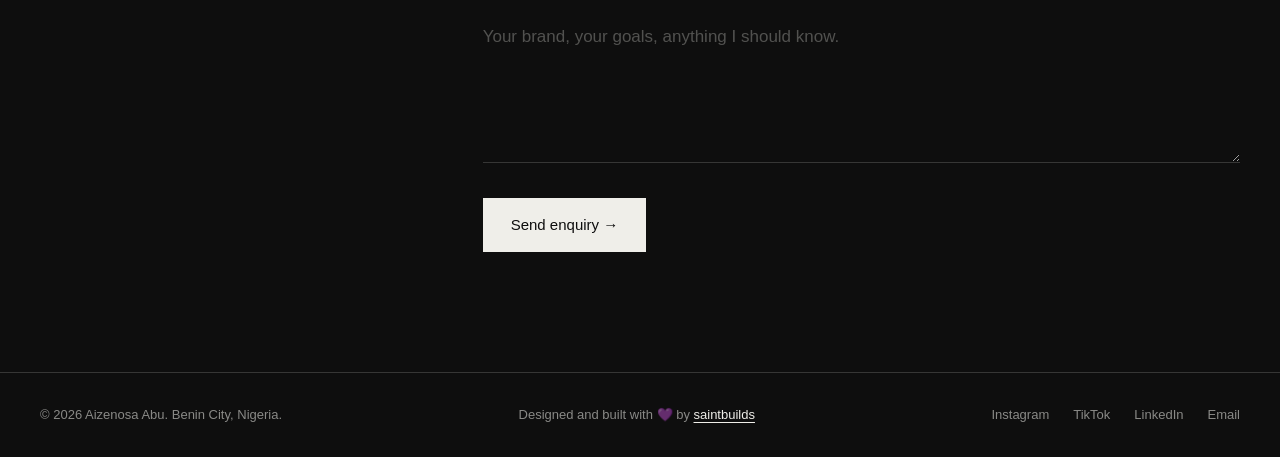
==== commit 4b08e7f4: "Relabel Zee Cakes video as Personal Brand Ad Co-Authored-By: Claude Opus 5.5 <noreply@anthropic.com>" ====
--- a/index.html
+++ b/index.html
@@ -96,7 +96,7 @@
       <p class="body reveal" style="margin-top:24px">Short talking-head videos for Nigerian business owners and anyone building online. Tap a video to play it with sound.</p>
     </div>
   </div>
-  <div class="reels"><figure class="reel reveal" tabindex="0" role="button" aria-label="Play Meet Aizenosa"><div class="reel-media"><video src="videos/intro.mp4" poster="videos/intro.jpg" preload="none" playsinline loop></video><span class="reel-btn"><svg class="i-play" width="14" height="14" viewBox="0 0 14 14"><path d="M3 1.5v11l9-5.5z" fill="currentColor"/></svg><svg class="i-pause" width="14" height="14" viewBox="0 0 14 14"><path d="M3 1.5h3v11H3zM8 1.5h3v11H8z" fill="currentColor"/></svg></span></div><figcaption class="reel-cap"><span>Meet Aizenosa</span><span>0:19</span></figcaption></figure><figure class="reel reveal" tabindex="0" role="button" aria-label="Play Zee Cakes Ad"><div class="reel-media"><video src="videos/zee-cakes.mp4" poster="videos/zee-cakes.jpg" preload="none" playsinline loop></video><span class="reel-btn"><svg class="i-play" width="14" height="14" viewBox="0 0 14 14"><path d="M3 1.5v11l9-5.5z" fill="currentColor"/></svg><svg class="i-pause" width="14" height="14" viewBox="0 0 14 14"><path d="M3 1.5h3v11H3zM8 1.5h3v11H8z" fill="currentColor"/></svg></span></div><figcaption class="reel-cap"><span>Zee Cakes Ad</span><span>1:29</span></figcaption></figure><figure class="reel reveal" tabindex="0" role="button" aria-label="Play Lagos Life"><div class="reel-media"><video src="videos/lagos-life.mp4" poster="videos/lagos-life.jpg" preload="none" playsinline loop></video><span class="reel-btn"><svg class="i-play" width="14" height="14" viewBox="0 0 14 14"><path d="M3 1.5v11l9-5.5z" fill="currentColor"/></svg><svg class="i-pause" width="14" height="14" viewBox="0 0 14 14"><path d="M3 1.5h3v11H3zM8 1.5h3v11H8z" fill="currentColor"/></svg></span></div><figcaption class="reel-cap"><span>Lagos Life</span><span>0:52</span></figcaption></figure><figure class="reel reveal" tabindex="0" role="button" aria-label="Play Social Tips"><div class="reel-media"><video src="videos/social-tips.mp4" poster="videos/social-tips.jpg" preload="none" playsinline loop></video><span class="reel-btn"><svg class="i-play" width="14" height="14" viewBox="0 0 14 14"><path d="M3 1.5v11l9-5.5z" fill="currentColor"/></svg><svg class="i-pause" width="14" height="14" viewBox="0 0 14 14"><path d="M3 1.5h3v11H3zM8 1.5h3v11H8z" fill="currentColor"/></svg></span></div><figcaption class="reel-cap"><span>Social Tips</span><span>0:25</span></figcaption></figure><figure class="reel reveal" tabindex="0" role="button" aria-label="Play World Sickle Cell Day"><div class="reel-media"><video src="videos/wscd.mp4" poster="videos/wscd.jpg" preload="none" playsinline loop></video><span class="reel-btn"><svg class="i-play" width="14" height="14" viewBox="0 0 14 14"><path d="M3 1.5v11l9-5.5z" fill="currentColor"/></svg><svg class="i-pause" width="14" height="14" viewBox="0 0 14 14"><path d="M3 1.5h3v11H3zM8 1.5h3v11H8z" fill="currentColor"/></svg></span></div><figcaption class="reel-cap"><span>World Sickle Cell Day</span><span>2:09</span></figcaption></figure></div>
+  <div class="reels"><figure class="reel reveal" tabindex="0" role="button" aria-label="Play Meet Aizenosa"><div class="reel-media"><video src="videos/intro.mp4" poster="videos/intro.jpg" preload="none" playsinline loop></video><span class="reel-btn"><svg class="i-play" width="14" height="14" viewBox="0 0 14 14"><path d="M3 1.5v11l9-5.5z" fill="currentColor"/></svg><svg class="i-pause" width="14" height="14" viewBox="0 0 14 14"><path d="M3 1.5h3v11H3zM8 1.5h3v11H8z" fill="currentColor"/></svg></span></div><figcaption class="reel-cap"><span>Meet Aizenosa</span><span>0:19</span></figcaption></figure><figure class="reel reveal" tabindex="0" role="button" aria-label="Play Personal Brand Ad"><div class="reel-media"><video src="videos/zee-cakes.mp4" poster="videos/zee-cakes.jpg" preload="none" playsinline loop></video><span class="reel-btn"><svg class="i-play" width="14" height="14" viewBox="0 0 14 14"><path d="M3 1.5v11l9-5.5z" fill="currentColor"/></svg><svg class="i-pause" width="14" height="14" viewBox="0 0 14 14"><path d="M3 1.5h3v11H3zM8 1.5h3v11H8z" fill="currentColor"/></svg></span></div><figcaption class="reel-cap"><span>Personal Brand Ad</span><span>1:29</span></figcaption></figure><figure class="reel reveal" tabindex="0" role="button" aria-label="Play Lagos Life"><div class="reel-media"><video src="videos/lagos-life.mp4" poster="videos/lagos-life.jpg" preload="none" playsinline loop></video><span class="reel-btn"><svg class="i-play" width="14" height="14" viewBox="0 0 14 14"><path d="M3 1.5v11l9-5.5z" fill="currentColor"/></svg><svg class="i-pause" width="14" height="14" viewBox="0 0 14 14"><path d="M3 1.5h3v11H3zM8 1.5h3v11H8z" fill="currentColor"/></svg></span></div><figcaption class="reel-cap"><span>Lagos Life</span><span>0:52</span></figcaption></figure><figure class="reel reveal" tabindex="0" role="button" aria-label="Play Social Tips"><div class="reel-media"><video src="videos/social-tips.mp4" poster="videos/social-tips.jpg" preload="none" playsinline loop></video><span class="reel-btn"><svg class="i-play" width="14" height="14" viewBox="0 0 14 14"><path d="M3 1.5v11l9-5.5z" fill="currentColor"/></svg><svg class="i-pause" width="14" height="14" viewBox="0 0 14 14"><path d="M3 1.5h3v11H3zM8 1.5h3v11H8z" fill="currentColor"/></svg></span></div><figcaption class="reel-cap"><span>Social Tips</span><span>0:25</span></figcaption></figure><figure class="reel reveal" tabindex="0" role="button" aria-label="Play World Sickle Cell Day"><div class="reel-media"><video src="videos/wscd.mp4" poster="videos/wscd.jpg" preload="none" playsinline loop></video><span class="reel-btn"><svg class="i-play" width="14" height="14" viewBox="0 0 14 14"><path d="M3 1.5v11l9-5.5z" fill="currentColor"/></svg><svg class="i-pause" width="14" height="14" viewBox="0 0 14 14"><path d="M3 1.5h3v11H3zM8 1.5h3v11H8z" fill="currentColor"/></svg></span></div><figcaption class="reel-cap"><span>World Sickle Cell Day</span><span>2:09</span></figcaption></figure></div>
 </section>
 
 <section class="section" aria-label="Also">
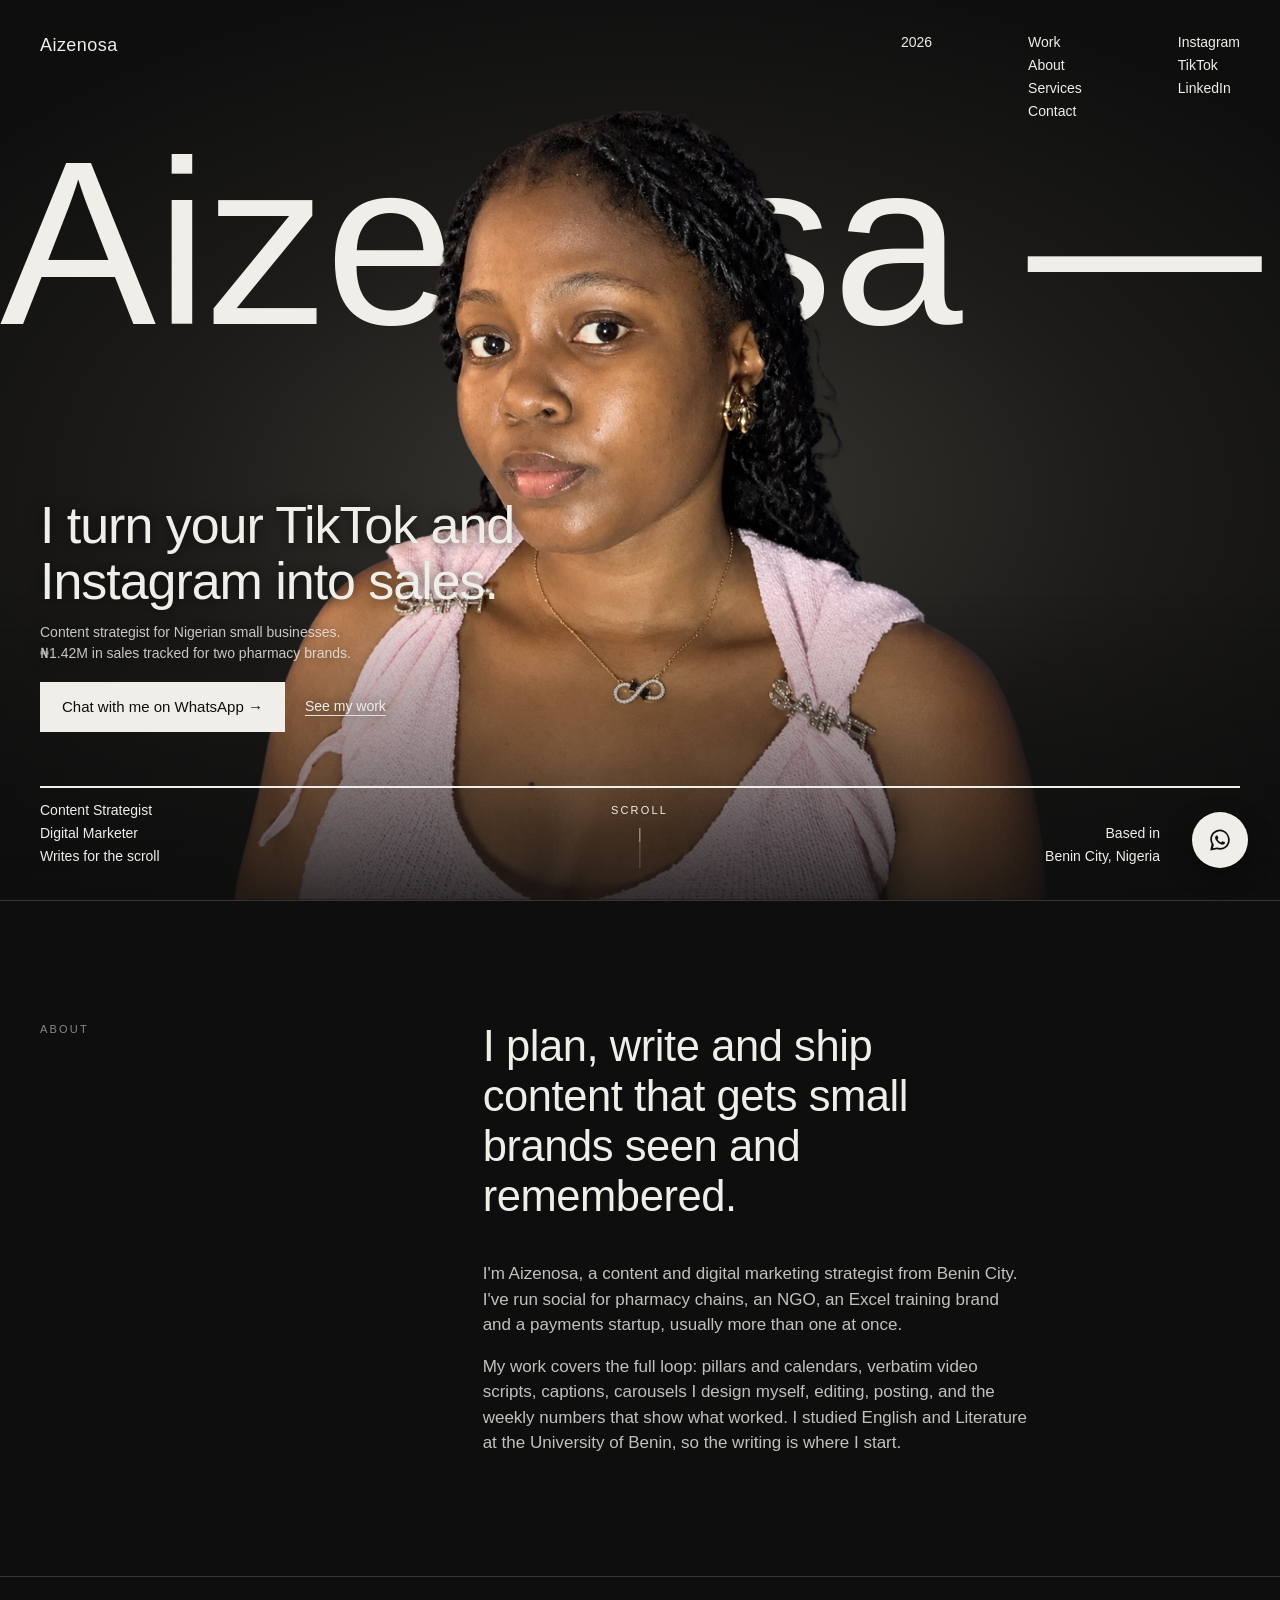
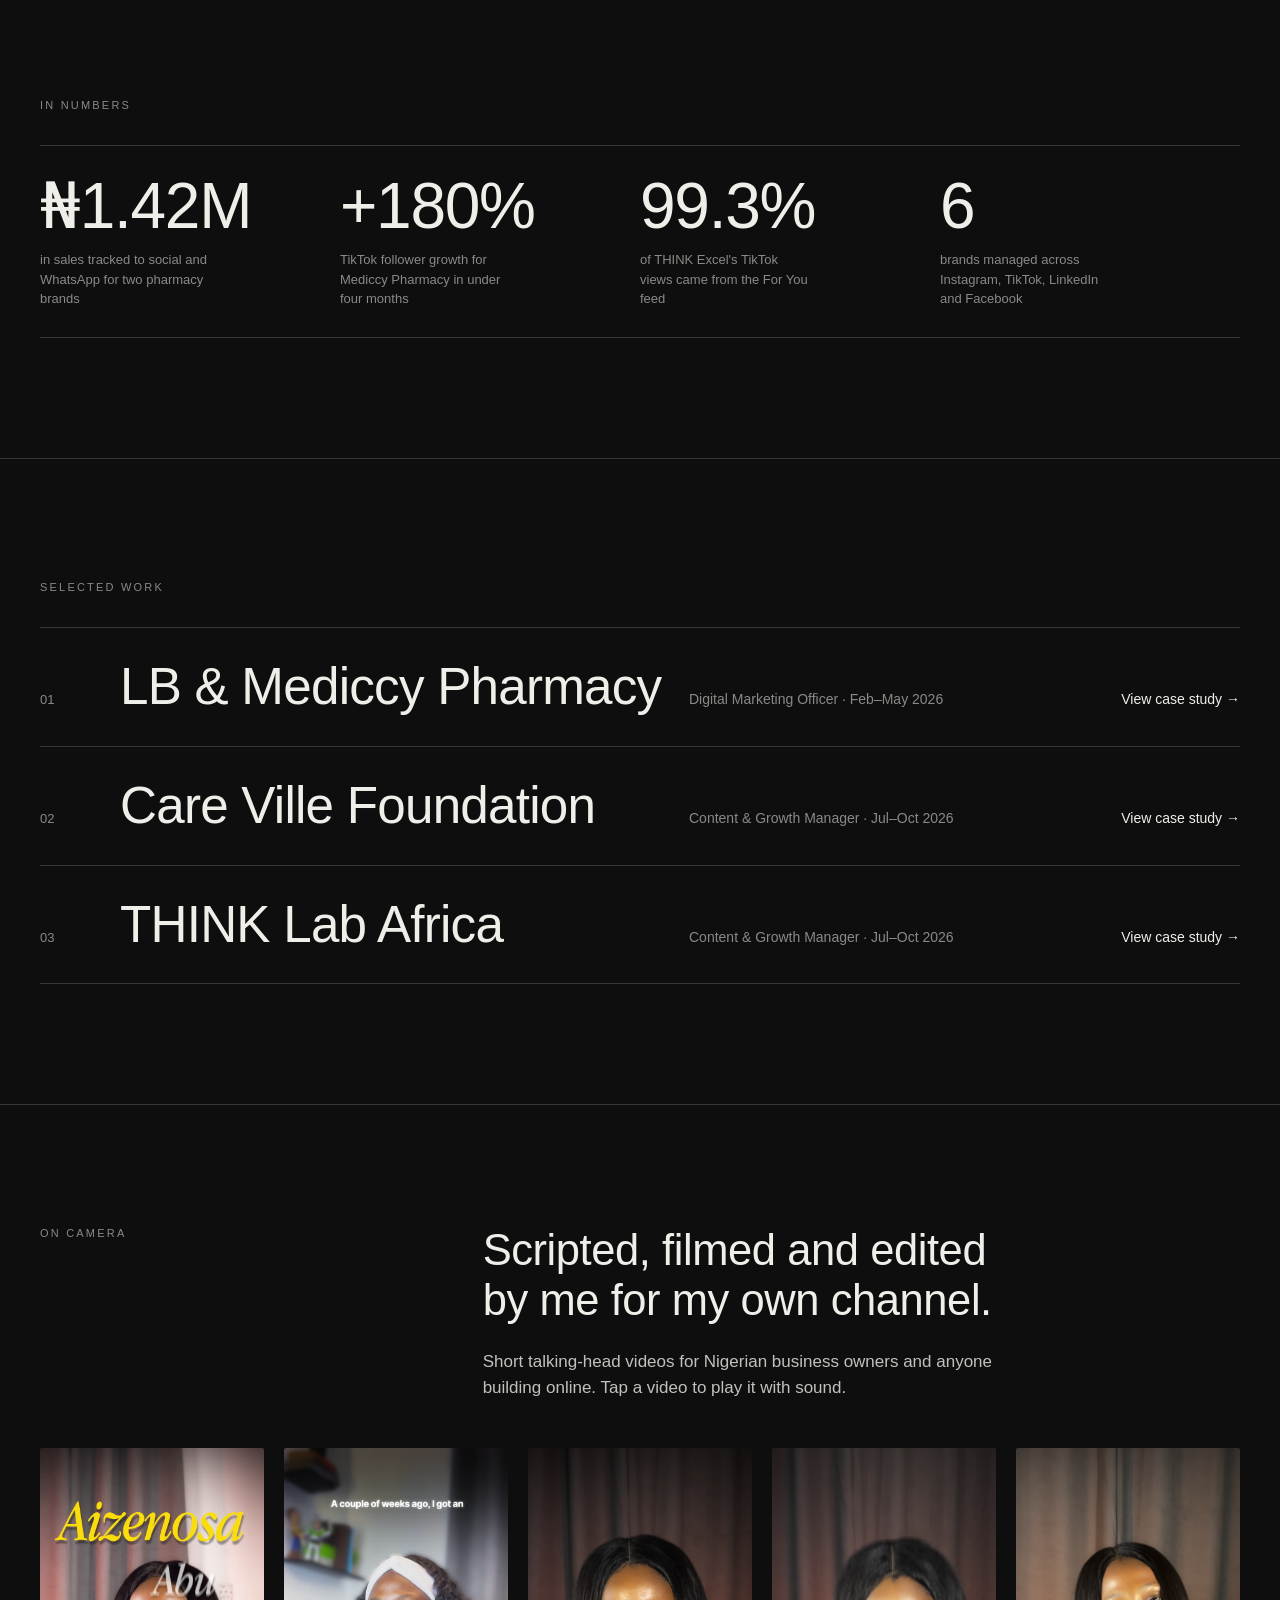
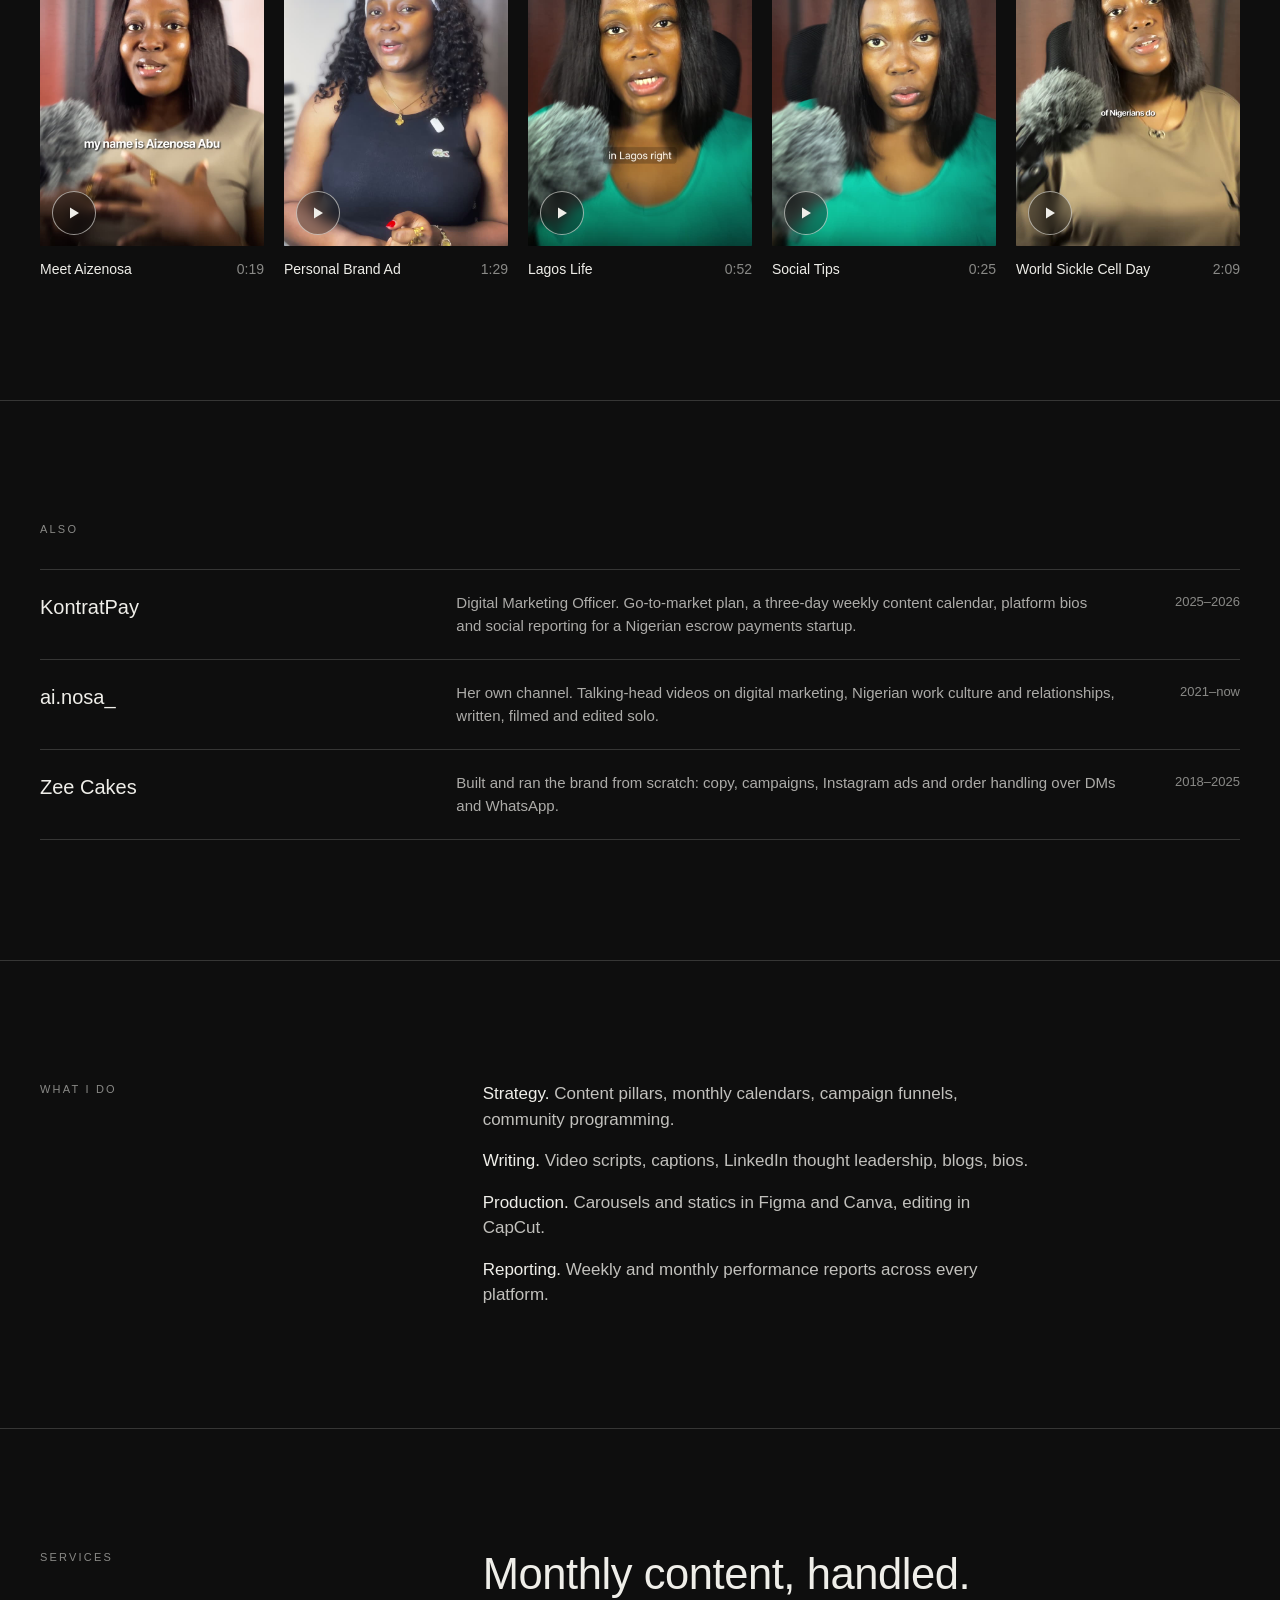
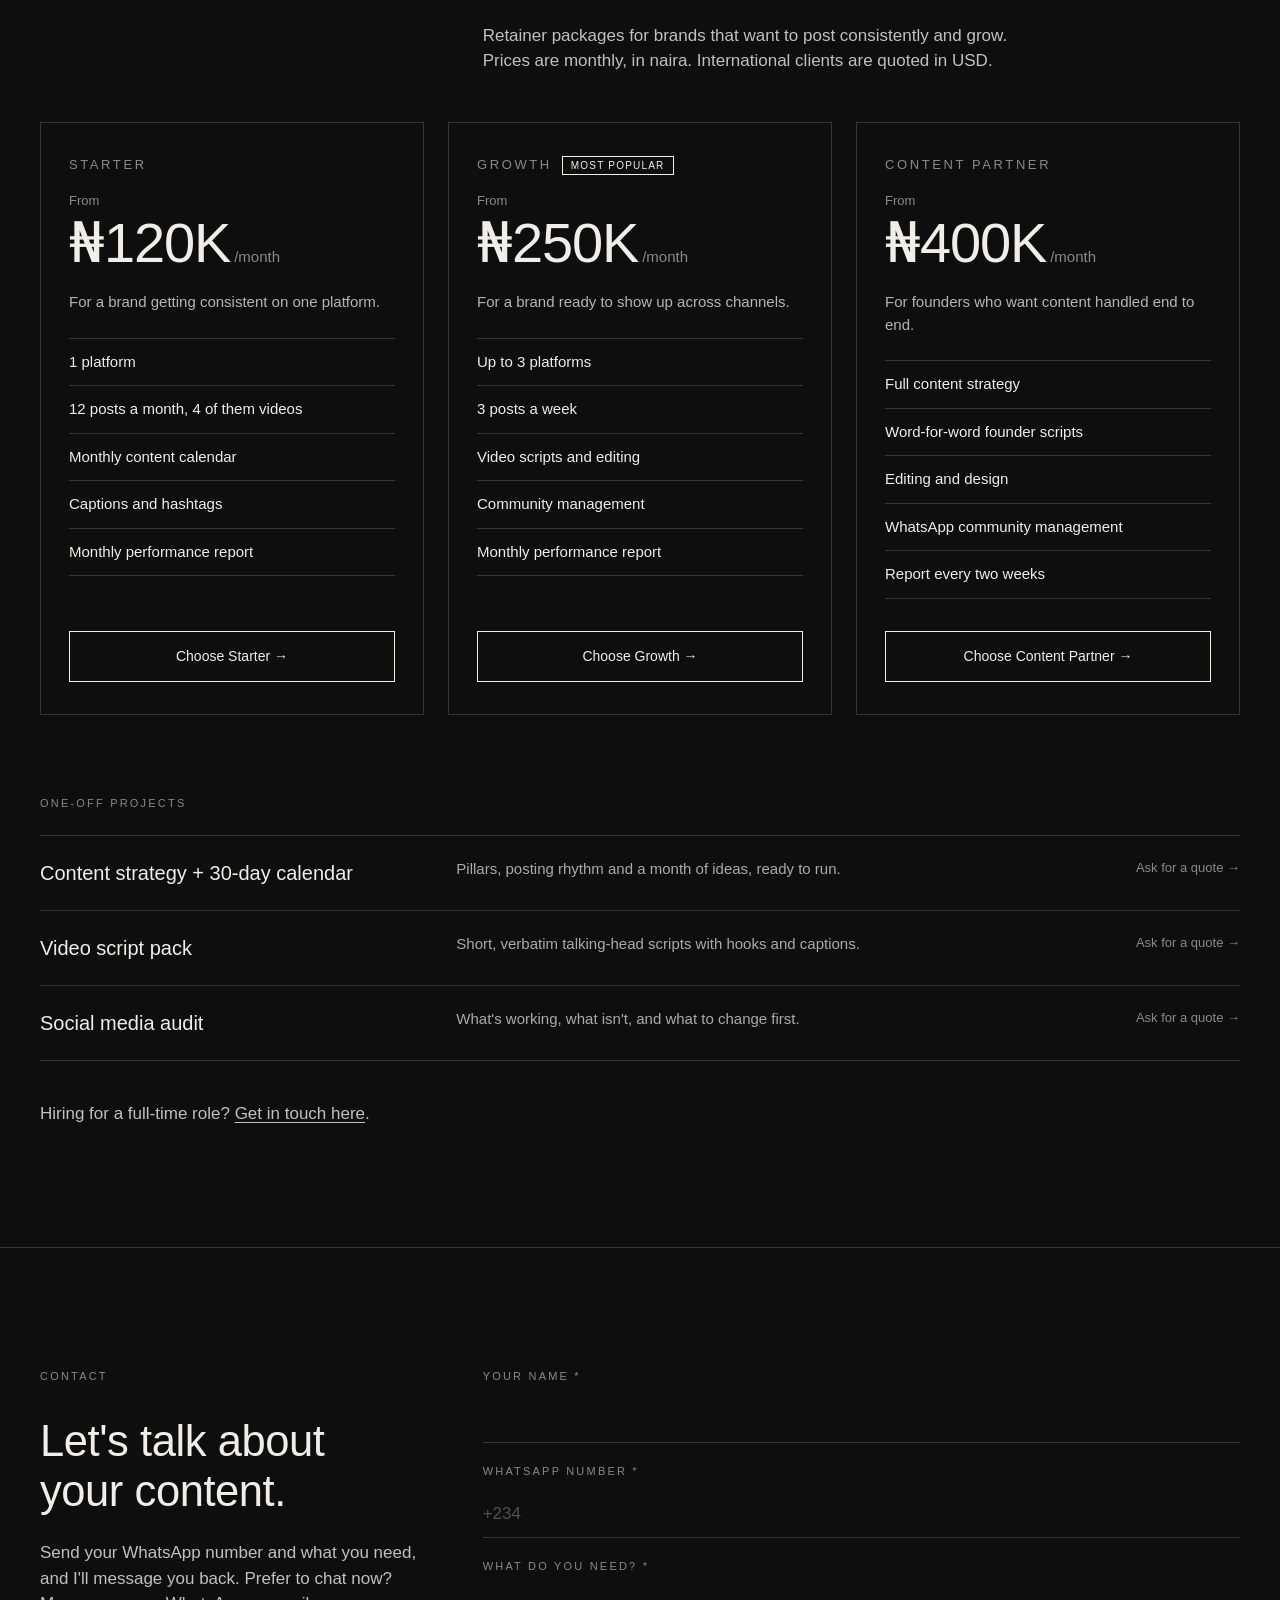
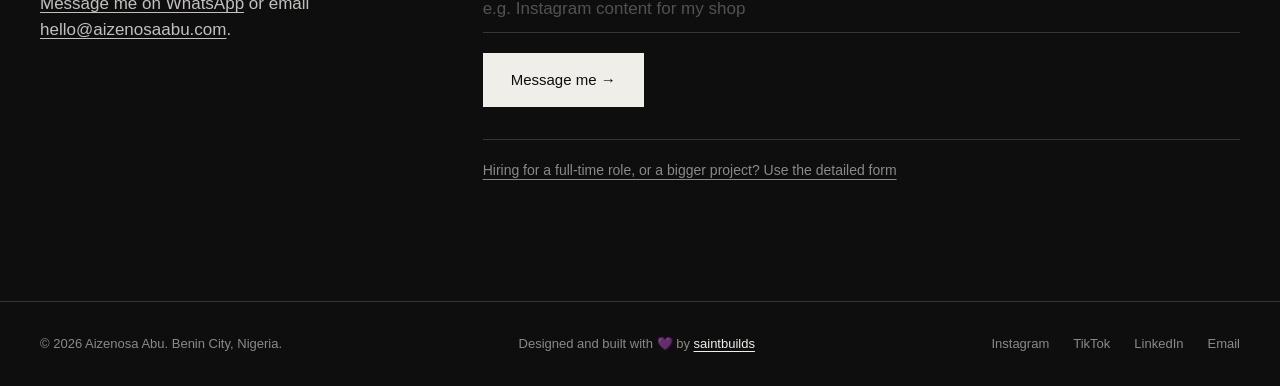
==== commit 158aad4a: "Conversion pass: hero CTA, visible prices, short WhatsApp-first form - Hero outcome headline + Whats" ====
--- a/index.html
+++ b/index.html
@@ -35,6 +35,11 @@
   <img class="hero-cut anim-rise-in" src="assets/portrait-cutout.webp" alt="Portrait of Aizenosa Abu">
   <a class="scroll-cue anim-fade-up" style="animation-delay:1700ms" href="#about" aria-label="Scroll to content"><span class="sc-label">Scroll</span><span class="sc-track"><span class="sc-dot"></span></span></a>
   <div class="hero-shade"></div>
+  <div class="hero-cta anim-fade-up" style="animation-delay:1250ms">
+    <h1 class="hero-h">I turn your TikTok and Instagram into sales.</h1>
+    <p class="hero-sub">Content strategist for Nigerian small businesses. &#8358;1.42M in sales tracked for two pharmacy brands.</p>
+    <div class="hero-btns"><a class="cta-wa" href="https://wa.me/2348159409331?text=Hi%20Aizenosa%2C%20I%20found%20your%20website%20and%20I%27d%20like%20help%20with%20my%20business%20content." target="_blank" rel="noopener" data-wa>Chat with me on WhatsApp &rarr;</a><a class="cta-alt hov" href="#work">See my work</a></div>
+  </div>
   <div class="rule anim-line"></div>
   <div class="hero-foot">
     <div class="anim-fade-up" style="animation-delay:1400ms">Content Strategist<br>Digital Marketer<br>Writes for the scroll</div>
@@ -122,10 +127,10 @@
     <p class="eyebrow">Services</p>
     <div>
       <p class="lede reveal">Monthly content, handled.</p>
-      <p class="body reveal" style="margin-top:24px">Retainer packages for brands that want to post consistently and grow. Pick the one that fits and you'll see pricing in the form.</p>
-    </div>
-  </div>
-  <div class="pkgs"><article class="pkg reveal"><p class="pkg-name">Starter</p><p class="pkg-line">For a brand getting consistent on one platform.</p><ul class="pkg-list"><li>1 platform</li><li>12 posts a month, 4 of them videos</li><li>Monthly content calendar</li><li>Captions and hashtags</li><li>Monthly performance report</li></ul><a class="pkg-btn" href="#contact" data-package="starter">Choose Starter &rarr;</a></article><article class="pkg reveal"><p class="pkg-name">Growth</p><p class="pkg-line">For a brand ready to show up across channels.</p><ul class="pkg-list"><li>Up to 3 platforms</li><li>3 posts a week</li><li>Video scripts and editing</li><li>Community management</li><li>Monthly performance report</li></ul><a class="pkg-btn" href="#contact" data-package="growth">Choose Growth &rarr;</a></article><article class="pkg reveal"><p class="pkg-name">Content Partner</p><p class="pkg-line">For founders who want content handled end to end.</p><ul class="pkg-list"><li>Full content strategy</li><li>Word-for-word founder scripts</li><li>Editing and design</li><li>WhatsApp community management</li><li>Report every two weeks</li></ul><a class="pkg-btn" href="#contact" data-package="partner">Choose Content Partner &rarr;</a></article></div>
+      <p class="body reveal" style="margin-top:24px">Retainer packages for brands that want to post consistently and grow. Prices are monthly, in naira. International clients are quoted in USD.</p>
+    </div>
+  </div>
+  <div class="pkgs"><article class="pkg reveal"><p class="pkg-name">Starter</p><p class="pkg-price"><span>From</span>&#8358;120K<small>/month</small></p><p class="pkg-line">For a brand getting consistent on one platform.</p><ul class="pkg-list"><li>1 platform</li><li>12 posts a month, 4 of them videos</li><li>Monthly content calendar</li><li>Captions and hashtags</li><li>Monthly performance report</li></ul><a class="pkg-btn" href="#contact" data-package="starter">Choose Starter &rarr;</a></article><article class="pkg reveal"><p class="pkg-name">Growth<em class="pkg-tag">Most popular</em></p><p class="pkg-price"><span>From</span>&#8358;250K<small>/month</small></p><p class="pkg-line">For a brand ready to show up across channels.</p><ul class="pkg-list"><li>Up to 3 platforms</li><li>3 posts a week</li><li>Video scripts and editing</li><li>Community management</li><li>Monthly performance report</li></ul><a class="pkg-btn" href="#contact" data-package="growth">Choose Growth &rarr;</a></article><article class="pkg reveal"><p class="pkg-name">Content Partner</p><p class="pkg-price"><span>From</span>&#8358;400K<small>/month</small></p><p class="pkg-line">For founders who want content handled end to end.</p><ul class="pkg-list"><li>Full content strategy</li><li>Word-for-word founder scripts</li><li>Editing and design</li><li>WhatsApp community management</li><li>Report every two weeks</li></ul><a class="pkg-btn" href="#contact" data-package="partner">Choose Content Partner &rarr;</a></article></div>
   <p class="eyebrow" style="margin:80px 0 0">One-off projects</p>
   <div class="also" style="margin-top:24px"><div class="also-row reveal"><span class="t">Content strategy + 30-day calendar</span><span class="d">Pillars, posting rhythm and a month of ideas, ready to run.</span><span class="y"><a class="hov" href="#contact" data-project="Content strategy + 30-day calendar">Ask for a quote &rarr;</a></span></div><div class="also-row reveal"><span class="t">Video script pack</span><span class="d">Short, verbatim talking-head scripts with hooks and captions.</span><span class="y"><a class="hov" href="#contact" data-project="Video script pack">Ask for a quote &rarr;</a></span></div><div class="also-row reveal"><span class="t">Social media audit</span><span class="d">What's working, what isn't, and what to change first.</span><span class="y"><a class="hov" href="#contact" data-project="Social media audit">Ask for a quote &rarr;</a></span></div></div>
   <p class="body reveal" style="margin-top:40px">Hiring for a full-time role? <a class="u hov" href="#contact" data-type="fulltime">Get in touch here</a>.</p>
@@ -137,8 +142,18 @@
     <div>
       <p class="eyebrow">Contact</p>
       <p class="lede reveal">Let's talk about your content.</p>
-      <p class="body reveal" style="margin-top:24px">Fill this in and I'll reply within two working days. In a hurry? <a class="u hov" href="https://wa.me/2348159409331" target="_blank" rel="noopener">Message me on WhatsApp</a> or email <a class="u hov" href="mailto:hello@aizenosaabu.com">hello@aizenosaabu.com</a>.</p>
-    </div>
+      <p class="body reveal" style="margin-top:24px">Send your WhatsApp number and what you need, and I'll message you back. Prefer to chat now? <a class="u hov" href="https://wa.me/2348159409331?text=Hi%20Aizenosa%2C%20I%20found%20your%20website%20and%20I%27d%20like%20help%20with%20my%20business%20content." target="_blank" rel="noopener" data-wa>Message me on WhatsApp</a> or email <a class="u hov" href="mailto:hello@aizenosaabu.com">hello@aizenosaabu.com</a>.</p>
+    </div>
+<div class="contact-forms">
+    <form class="form quick reveal" id="quick" novalidate>
+      <label class="fld"><span>Your name *</span><input type="text" name="Name" required autocomplete="name"></label>
+      <label class="fld"><span>WhatsApp number *</span><input type="tel" name="WhatsApp number" required autocomplete="tel" inputmode="tel" placeholder="+234"></label>
+      <label class="fld"><span>What do you need? *</span><input type="text" name="Need" required placeholder="e.g. Instagram content for my shop"></label>
+      <input type="text" name="_honey" class="hp" tabindex="-1" autocomplete="off" aria-hidden="true">
+      <div class="f-foot"><button class="f-btn" type="submit">Message me &rarr;</button><p class="f-msg" role="status" aria-live="polite"></p></div>
+    </form>
+    <details class="more">
+      <summary>Hiring for a full-time role, or a bigger project? Use the detailed form</summary>
     <form class="form reveal" id="enquiry" novalidate>
       <fieldset class="f-type">
         <legend>What are you looking for?</legend>
@@ -190,10 +205,12 @@
         <p class="f-msg" role="status" aria-live="polite"></p>
       </div>
     </form>
+    </details>
+    </div>
   </div>
   <div class="f-done" hidden>
     <p class="lede">Thank you. Your message is in.</p>
-    <p class="body" style="margin-top:20px">I'll get back to you within two working days. Need me sooner? <a class="u hov" href="https://wa.me/2348159409331" target="_blank" rel="noopener">Message me on WhatsApp</a>.</p>
+    <p class="body" style="margin-top:20px">I'll reply as soon as I can, usually within a day. Need me sooner? <a class="u hov" href="https://wa.me/2348159409331?text=Hi%20Aizenosa%2C%20I%20found%20your%20website%20and%20I%27d%20like%20help%20with%20my%20business%20content." target="_blank" rel="noopener">Message me on WhatsApp</a>.</p>
   </div>
 </section>
 
@@ -203,7 +220,7 @@
   <span class="credit">Designed and built with 💜 by <a class="hov" href="https://saintbuilds.com" target="_blank" rel="noopener">saintbuilds</a></span>
   <span class="links"><a class="hov" href="https://www.instagram.com/ai.nosa_/" target="_blank" rel="noopener">Instagram</a><a class="hov" href="https://www.tiktok.com/@ai_nosa" target="_blank" rel="noopener">TikTok</a><a class="hov" href="https://www.linkedin.com/in/aizenosa-abu-165775227/" target="_blank" rel="noopener">LinkedIn</a><a class="hov" href="mailto:hello@aizenosaabu.com">Email</a></span>
 </footer>
-<a class="wa" href="https://wa.me/2348159409331" target="_blank" rel="noopener" aria-label="Chat on WhatsApp"><svg viewBox="0 0 32 32" width="26" height="26" aria-hidden="true"><path fill="currentColor" d="M16.04 3C9.4 3 4 8.36 4 14.97c0 2.11.56 4.17 1.62 5.99L4 29l8.25-1.6a12.1 12.1 0 0 0 3.79.6C22.68 28 28 22.64 28 16.03 28 9.42 22.68 3 16.04 3Zm0 22.9c-1.2 0-2.38-.2-3.5-.6l-.25-.09-4.9.95.98-4.75-.17-.27A9.86 9.86 0 0 1 6.1 15c0-5.47 4.46-9.92 9.94-9.92 5.47 0 9.86 4.45 9.86 10.95 0 5.48-4.39 9.87-9.86 9.87Zm5.44-7.4c-.3-.15-1.77-.87-2.04-.97-.27-.1-.47-.15-.67.15-.2.3-.77.96-.94 1.16-.17.2-.35.22-.65.07-.3-.15-1.26-.46-2.4-1.47-.89-.79-1.49-1.76-1.66-2.06-.17-.3-.02-.46.13-.61.13-.13.3-.35.45-.52.15-.17.2-.3.3-.5.1-.2.05-.37-.02-.52-.08-.15-.67-1.6-.92-2.2-.24-.58-.49-.5-.67-.5h-.57c-.2 0-.52.07-.8.37-.27.3-1.04 1.02-1.04 2.48s1.07 2.88 1.22 3.08c.15.2 2.1 3.2 5.08 4.48.71.31 1.26.49 1.7.63.71.22 1.36.19 1.87.12.57-.09 1.77-.72 2.02-1.42.25-.7.25-1.3.17-1.42-.07-.13-.27-.2-.57-.35Z"/></svg></a>
+<a class="wa" href="https://wa.me/2348159409331?text=Hi%20Aizenosa%2C%20I%20found%20your%20website%20and%20I%27d%20like%20help%20with%20my%20business%20content." target="_blank" rel="noopener" aria-label="Chat on WhatsApp"><svg viewBox="0 0 32 32" width="26" height="26" aria-hidden="true"><path fill="currentColor" d="M16.04 3C9.4 3 4 8.36 4 14.97c0 2.11.56 4.17 1.62 5.99L4 29l8.25-1.6a12.1 12.1 0 0 0 3.79.6C22.68 28 28 22.64 28 16.03 28 9.42 22.68 3 16.04 3Zm0 22.9c-1.2 0-2.38-.2-3.5-.6l-.25-.09-4.9.95.98-4.75-.17-.27A9.86 9.86 0 0 1 6.1 15c0-5.47 4.46-9.92 9.94-9.92 5.47 0 9.86 4.45 9.86 10.95 0 5.48-4.39 9.87-9.86 9.87Zm5.44-7.4c-.3-.15-1.77-.87-2.04-.97-.27-.1-.47-.15-.67.15-.2.3-.77.96-.94 1.16-.17.2-.35.22-.65.07-.3-.15-1.26-.46-2.4-1.47-.89-.79-1.49-1.76-1.66-2.06-.17-.3-.02-.46.13-.61.13-.13.3-.35.45-.52.15-.17.2-.3.3-.5.1-.2.05-.37-.02-.52-.08-.15-.67-1.6-.92-2.2-.24-.58-.49-.5-.67-.5h-.57c-.2 0-.52.07-.8.37-.27.3-1.04 1.02-1.04 2.48s1.07 2.88 1.22 3.08c.15.2 2.1 3.2 5.08 4.48.71.31 1.26.49 1.7.63.71.22 1.36.19 1.87.12.57-.09 1.77-.72 2.02-1.42.25-.7.25-1.3.17-1.42-.07-.13-.27-.2-.57-.35Z"/></svg></a>
 <script src="main.js"></script>
 </body>
 </html>
--- a/styles.css
+++ b/styles.css
@@ -263,3 +263,23 @@
   .reels::-webkit-scrollbar{display:none}
   .reel{flex:0 0 62%;scroll-snap-align:start}
 }
+
+/* conversion: hero CTA, price tag, quick form */
+.hero-cta{position:absolute;left:var(--gutter);right:var(--gutter);bottom:8.2rem;z-index:30;max-width:560px}
+@media(min-width:640px){.hero-cta{bottom:10.5rem;left:var(--gutter)}}
+.hero-h{font-size:clamp(26px,5.6vw,52px);font-weight:400;line-height:1.08;letter-spacing:-.02em;max-width:18ch}
+.hero-sub{margin-top:12px;font-size:14px;line-height:1.5;color:rgba(239,238,233,.82);max-width:42ch}
+.hero-btns{display:flex;flex-wrap:wrap;align-items:center;gap:12px 20px;margin-top:18px}
+.cta-wa{display:inline-flex;align-items:center;justify-content:center;min-height:48px;padding:14px 22px;background:var(--cream);color:var(--ink);font-size:15px;font-weight:500;transition:opacity .3s,transform .3s var(--ease-out)}
+.cta-wa:hover,.cta-wa:focus-visible{opacity:.88;transform:translateY(-1px);outline:none}
+.cta-alt{font-size:14px;text-decoration:underline;text-underline-offset:4px;color:var(--cream)}
+.pkg-tag{margin-left:10px;padding:3px 8px;border:1px solid var(--cream);color:var(--cream);font-style:normal;font-size:10px;letter-spacing:.12em}
+.contact-forms{display:flex;flex-direction:column;gap:32px}
+.form.quick{gap:20px}
+.more{border-top:1px solid var(--line);padding-top:20px}
+.more>summary{cursor:pointer;font-size:14px;color:var(--muted);list-style:none;text-decoration:underline;text-underline-offset:4px}
+.more>summary::-webkit-details-marker{display:none}
+.more[open]>summary{margin-bottom:28px}
+.hero-cta{text-shadow:0 1px 14px rgba(0,0,0,.65)}
+.cta-wa{text-shadow:none}
+@media(max-width:639px){.hero-cta{bottom:7.6rem}.cta-wa{padding:14px 16px;font-size:14px}.hero-btns{gap:10px 16px;margin-top:14px}.hero-sub{margin-top:8px;font-size:13px}}
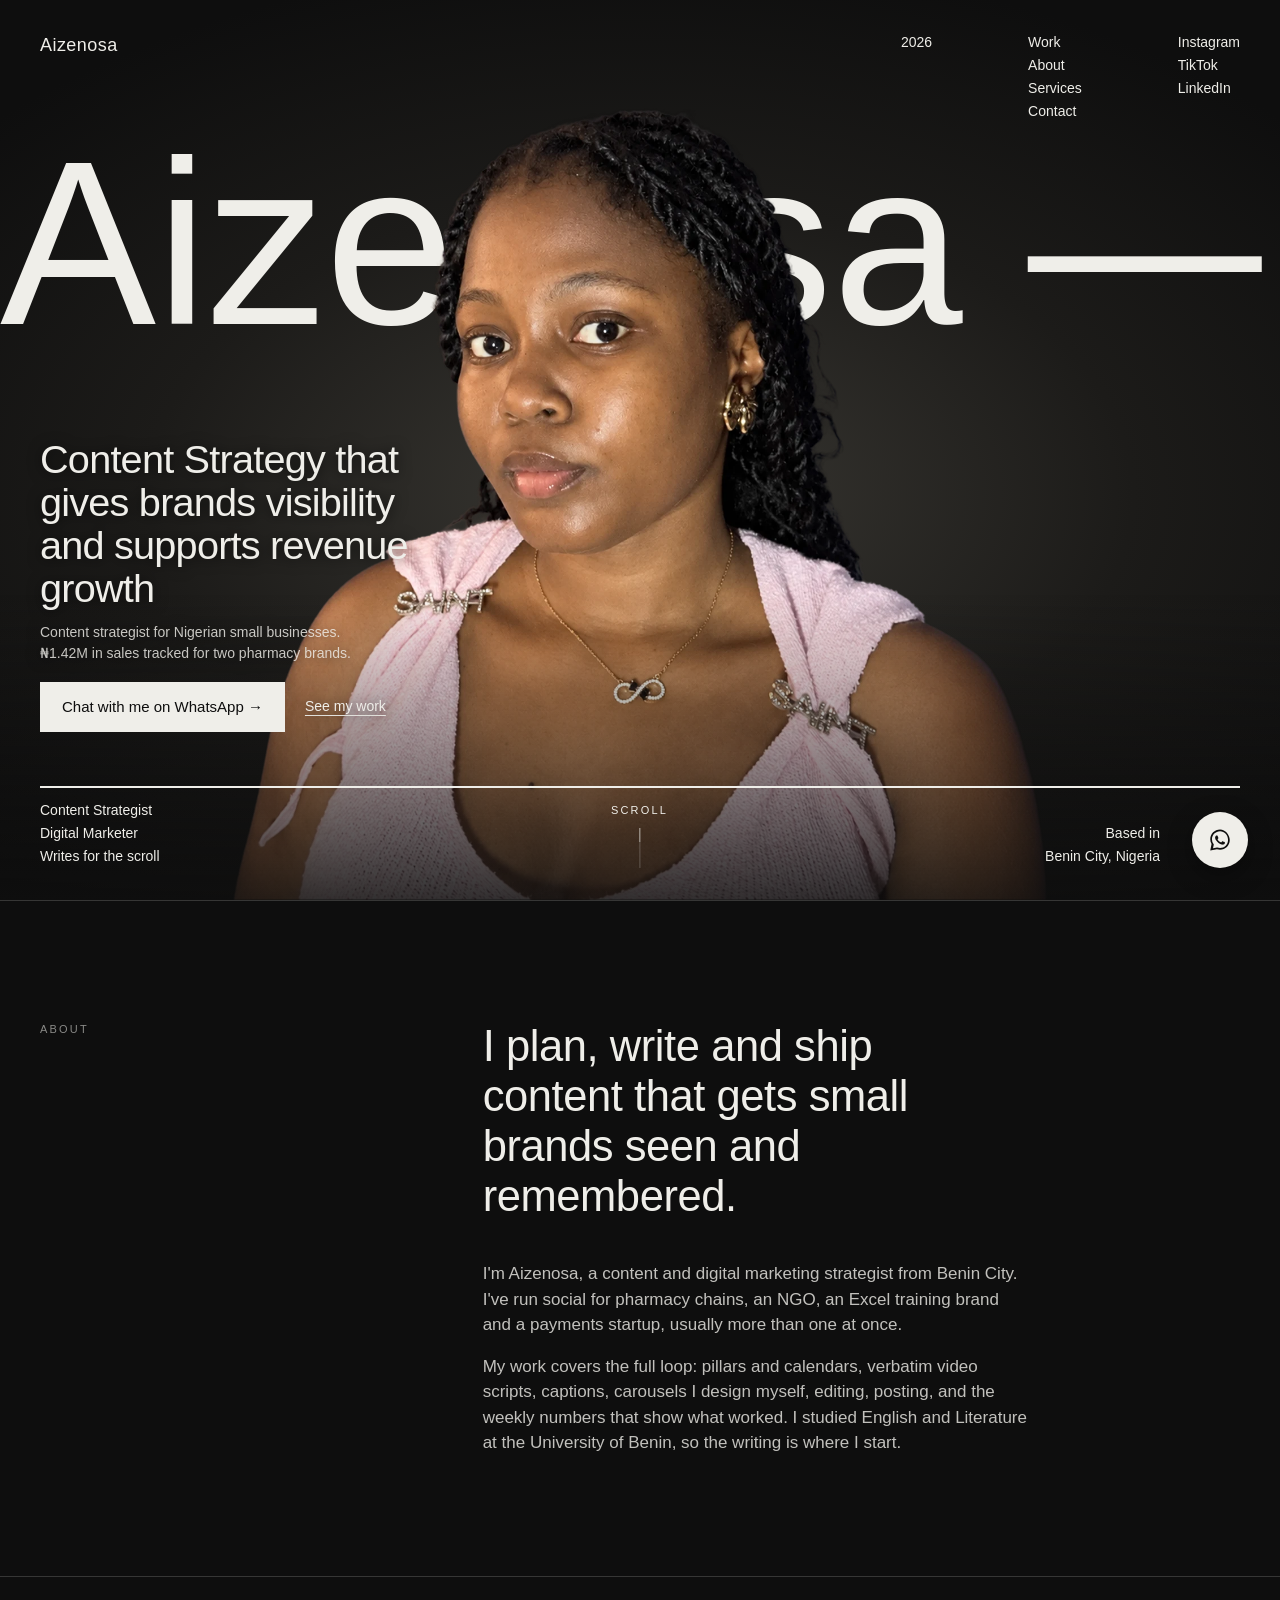
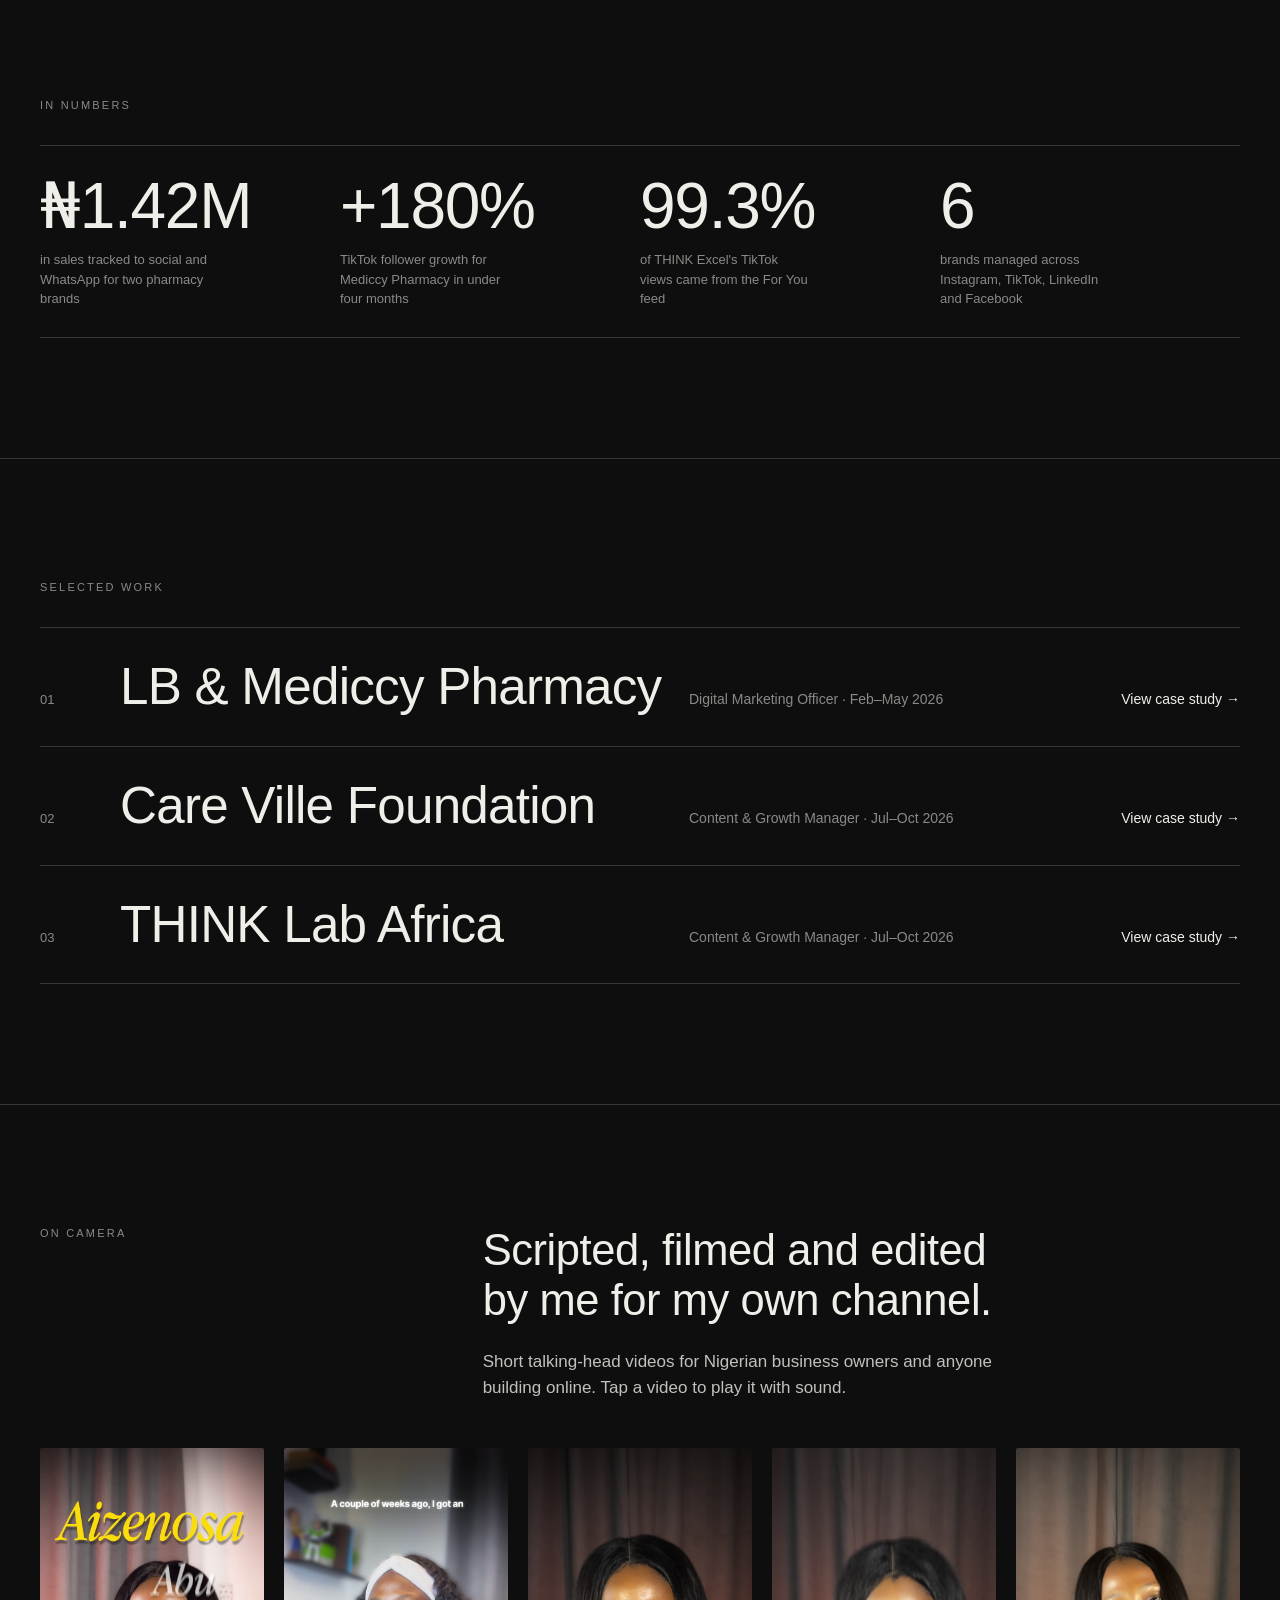
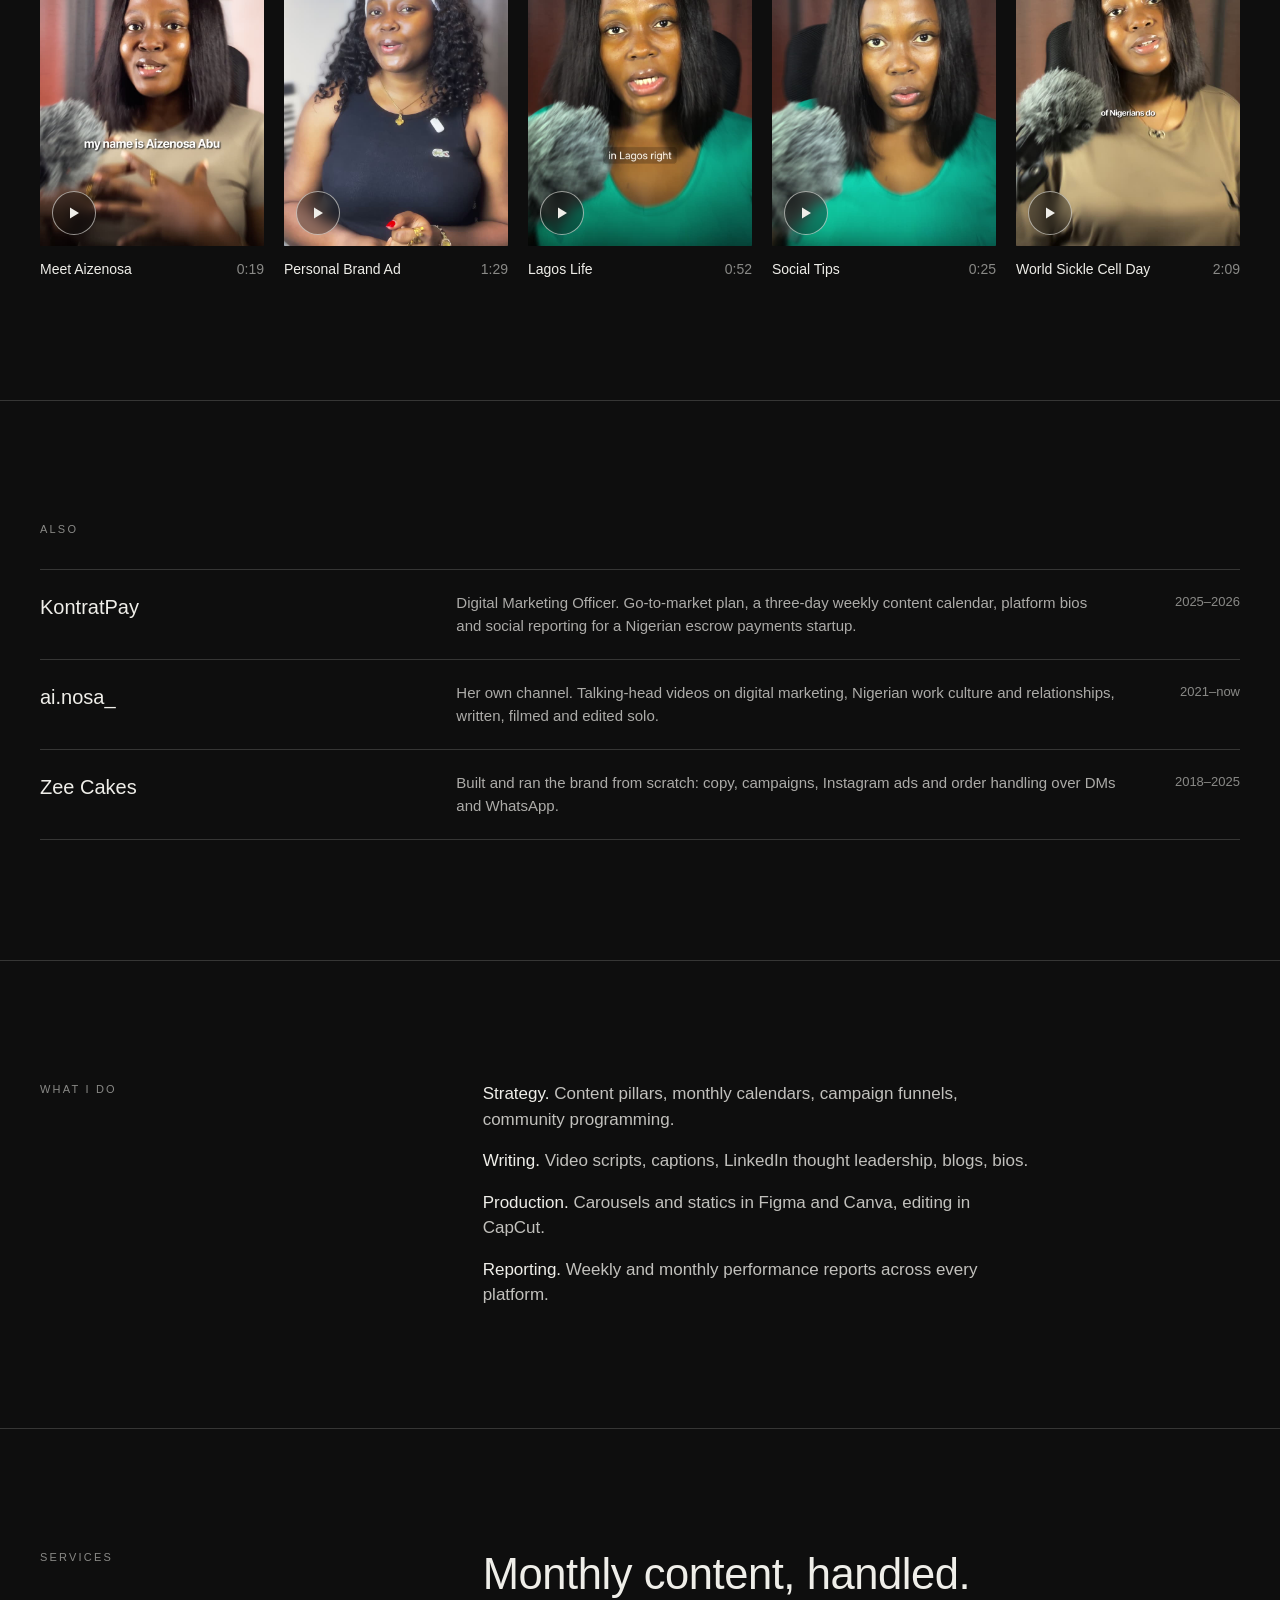
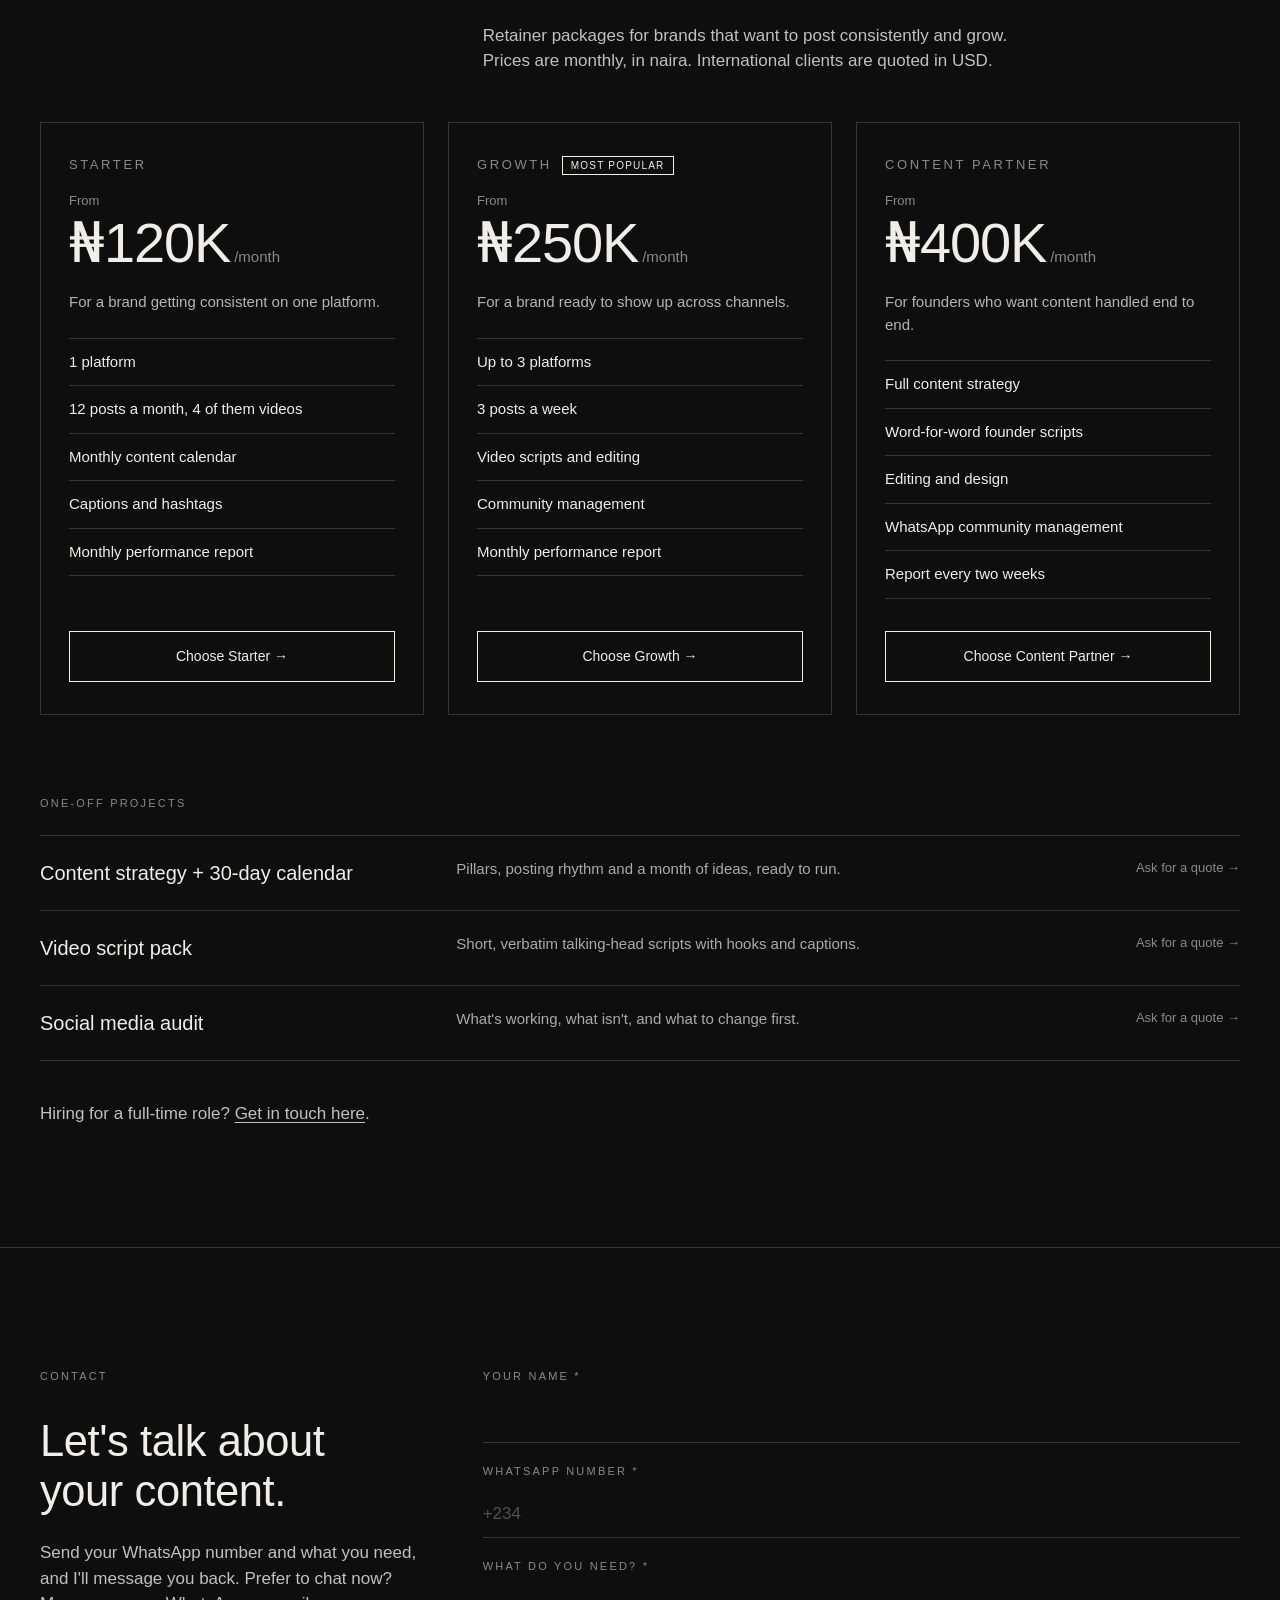
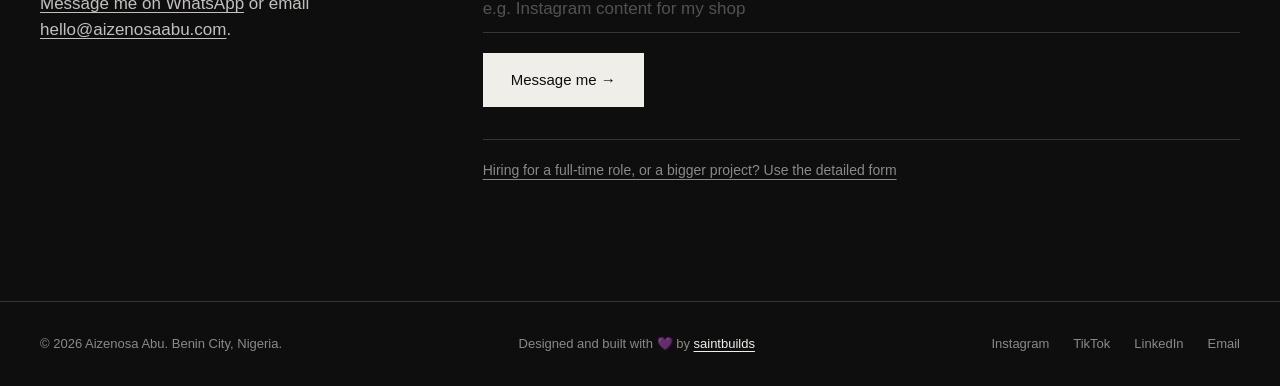
==== commit 9dbe4b7d: "New hero headline and updated WhatsApp number (+234 704 682 5048) Co-Authored-By: Claude Sonnet 5.5 " ====
--- a/index.html
+++ b/index.html
@@ -36,9 +36,9 @@
   <a class="scroll-cue anim-fade-up" style="animation-delay:1700ms" href="#about" aria-label="Scroll to content"><span class="sc-label">Scroll</span><span class="sc-track"><span class="sc-dot"></span></span></a>
   <div class="hero-shade"></div>
   <div class="hero-cta anim-fade-up" style="animation-delay:1250ms">
-    <h1 class="hero-h">I turn your TikTok and Instagram into sales.</h1>
-    <p class="hero-sub">Content strategist for Nigerian small businesses. &#8358;1.42M in sales tracked for two pharmacy brands.</p>
-    <div class="hero-btns"><a class="cta-wa" href="https://wa.me/2348159409331?text=Hi%20Aizenosa%2C%20I%20found%20your%20website%20and%20I%27d%20like%20help%20with%20my%20business%20content." target="_blank" rel="noopener" data-wa>Chat with me on WhatsApp &rarr;</a><a class="cta-alt hov" href="#work">See my work</a></div>
+    <h1 class="hero-h">Content Strategy that gives brands visibility and supports revenue growth</h1>
+    <p class="hero-sub"><span class="hs-a">Content strategist for Nigerian small businesses. </span>&#8358;1.42M in sales tracked for two pharmacy brands.</p>
+    <div class="hero-btns"><a class="cta-wa" href="https://wa.me/2347046825048?text=Hi%20Aizenosa%2C%20I%20found%20your%20website%20and%20I%27d%20like%20help%20with%20my%20business%20content." target="_blank" rel="noopener" data-wa>Chat with me on WhatsApp &rarr;</a><a class="cta-alt hov" href="#work">See my work</a></div>
   </div>
   <div class="rule anim-line"></div>
   <div class="hero-foot">
@@ -142,7 +142,7 @@
     <div>
       <p class="eyebrow">Contact</p>
       <p class="lede reveal">Let's talk about your content.</p>
-      <p class="body reveal" style="margin-top:24px">Send your WhatsApp number and what you need, and I'll message you back. Prefer to chat now? <a class="u hov" href="https://wa.me/2348159409331?text=Hi%20Aizenosa%2C%20I%20found%20your%20website%20and%20I%27d%20like%20help%20with%20my%20business%20content." target="_blank" rel="noopener" data-wa>Message me on WhatsApp</a> or email <a class="u hov" href="mailto:hello@aizenosaabu.com">hello@aizenosaabu.com</a>.</p>
+      <p class="body reveal" style="margin-top:24px">Send your WhatsApp number and what you need, and I'll message you back. Prefer to chat now? <a class="u hov" href="https://wa.me/2347046825048?text=Hi%20Aizenosa%2C%20I%20found%20your%20website%20and%20I%27d%20like%20help%20with%20my%20business%20content." target="_blank" rel="noopener" data-wa>Message me on WhatsApp</a> or email <a class="u hov" href="mailto:hello@aizenosaabu.com">hello@aizenosaabu.com</a>.</p>
     </div>
 <div class="contact-forms">
     <form class="form quick reveal" id="quick" novalidate>
@@ -210,7 +210,7 @@
   </div>
   <div class="f-done" hidden>
     <p class="lede">Thank you. Your message is in.</p>
-    <p class="body" style="margin-top:20px">I'll reply as soon as I can, usually within a day. Need me sooner? <a class="u hov" href="https://wa.me/2348159409331?text=Hi%20Aizenosa%2C%20I%20found%20your%20website%20and%20I%27d%20like%20help%20with%20my%20business%20content." target="_blank" rel="noopener">Message me on WhatsApp</a>.</p>
+    <p class="body" style="margin-top:20px">I'll reply as soon as I can, usually within a day. Need me sooner? <a class="u hov" href="https://wa.me/2347046825048?text=Hi%20Aizenosa%2C%20I%20found%20your%20website%20and%20I%27d%20like%20help%20with%20my%20business%20content." target="_blank" rel="noopener">Message me on WhatsApp</a>.</p>
   </div>
 </section>
 
@@ -220,7 +220,7 @@
   <span class="credit">Designed and built with 💜 by <a class="hov" href="https://saintbuilds.com" target="_blank" rel="noopener">saintbuilds</a></span>
   <span class="links"><a class="hov" href="https://www.instagram.com/ai.nosa_/" target="_blank" rel="noopener">Instagram</a><a class="hov" href="https://www.tiktok.com/@ai_nosa" target="_blank" rel="noopener">TikTok</a><a class="hov" href="https://www.linkedin.com/in/aizenosa-abu-165775227/" target="_blank" rel="noopener">LinkedIn</a><a class="hov" href="mailto:hello@aizenosaabu.com">Email</a></span>
 </footer>
-<a class="wa" href="https://wa.me/2348159409331?text=Hi%20Aizenosa%2C%20I%20found%20your%20website%20and%20I%27d%20like%20help%20with%20my%20business%20content." target="_blank" rel="noopener" aria-label="Chat on WhatsApp"><svg viewBox="0 0 32 32" width="26" height="26" aria-hidden="true"><path fill="currentColor" d="M16.04 3C9.4 3 4 8.36 4 14.97c0 2.11.56 4.17 1.62 5.99L4 29l8.25-1.6a12.1 12.1 0 0 0 3.79.6C22.68 28 28 22.64 28 16.03 28 9.42 22.68 3 16.04 3Zm0 22.9c-1.2 0-2.38-.2-3.5-.6l-.25-.09-4.9.95.98-4.75-.17-.27A9.86 9.86 0 0 1 6.1 15c0-5.47 4.46-9.92 9.94-9.92 5.47 0 9.86 4.45 9.86 10.95 0 5.48-4.39 9.87-9.86 9.87Zm5.44-7.4c-.3-.15-1.77-.87-2.04-.97-.27-.1-.47-.15-.67.15-.2.3-.77.96-.94 1.16-.17.2-.35.22-.65.07-.3-.15-1.26-.46-2.4-1.47-.89-.79-1.49-1.76-1.66-2.06-.17-.3-.02-.46.13-.61.13-.13.3-.35.45-.52.15-.17.2-.3.3-.5.1-.2.05-.37-.02-.52-.08-.15-.67-1.6-.92-2.2-.24-.58-.49-.5-.67-.5h-.57c-.2 0-.52.07-.8.37-.27.3-1.04 1.02-1.04 2.48s1.07 2.88 1.22 3.08c.15.2 2.1 3.2 5.08 4.48.71.31 1.26.49 1.7.63.71.22 1.36.19 1.87.12.57-.09 1.77-.72 2.02-1.42.25-.7.25-1.3.17-1.42-.07-.13-.27-.2-.57-.35Z"/></svg></a>
+<a class="wa" href="https://wa.me/2347046825048?text=Hi%20Aizenosa%2C%20I%20found%20your%20website%20and%20I%27d%20like%20help%20with%20my%20business%20content." target="_blank" rel="noopener" aria-label="Chat on WhatsApp"><svg viewBox="0 0 32 32" width="26" height="26" aria-hidden="true"><path fill="currentColor" d="M16.04 3C9.4 3 4 8.36 4 14.97c0 2.11.56 4.17 1.62 5.99L4 29l8.25-1.6a12.1 12.1 0 0 0 3.79.6C22.68 28 28 22.64 28 16.03 28 9.42 22.68 3 16.04 3Zm0 22.9c-1.2 0-2.38-.2-3.5-.6l-.25-.09-4.9.95.98-4.75-.17-.27A9.86 9.86 0 0 1 6.1 15c0-5.47 4.46-9.92 9.94-9.92 5.47 0 9.86 4.45 9.86 10.95 0 5.48-4.39 9.87-9.86 9.87Zm5.44-7.4c-.3-.15-1.77-.87-2.04-.97-.27-.1-.47-.15-.67.15-.2.3-.77.96-.94 1.16-.17.2-.35.22-.65.07-.3-.15-1.26-.46-2.4-1.47-.89-.79-1.49-1.76-1.66-2.06-.17-.3-.02-.46.13-.61.13-.13.3-.35.45-.52.15-.17.2-.3.3-.5.1-.2.05-.37-.02-.52-.08-.15-.67-1.6-.92-2.2-.24-.58-.49-.5-.67-.5h-.57c-.2 0-.52.07-.8.37-.27.3-1.04 1.02-1.04 2.48s1.07 2.88 1.22 3.08c.15.2 2.1 3.2 5.08 4.48.71.31 1.26.49 1.7.63.71.22 1.36.19 1.87.12.57-.09 1.77-.72 2.02-1.42.25-.7.25-1.3.17-1.42-.07-.13-.27-.2-.57-.35Z"/></svg></a>
 <script src="main.js"></script>
 </body>
 </html>
--- a/styles.css
+++ b/styles.css
@@ -283,3 +283,33 @@
 .hero-cta{text-shadow:0 1px 14px rgba(0,0,0,.65)}
 .cta-wa{text-shadow:none}
 @media(max-width:639px){.hero-cta{bottom:7.6rem}.cta-wa{padding:14px 16px;font-size:14px}.hero-btns{gap:10px 16px;margin-top:14px}.hero-sub{margin-top:8px;font-size:13px}}
+/* mobile: keep text off the portrait. headline+proof in the empty band above the name, buttons below the chin */
+@media(max-width:639px){
+  .hero-cta{top:0;bottom:0;left:var(--gutter);right:var(--gutter);max-width:none;pointer-events:none}
+  .hero-h{position:absolute;top:5.1rem;left:0;right:0;font-size:25px;max-width:none}
+  .hero-sub{position:absolute;top:calc(5.1rem + 62px);left:0;right:0;margin:0;font-size:12.5px;max-width:none}
+  .hs-a{display:none}
+  .hero-btns{position:absolute;left:0;right:0;bottom:6.2rem;margin:0;pointer-events:auto}
+}
+@media(max-width:639px) and (max-height:720px){.hero-sub{display:none}}
+/* mobile: headline is the hero, scrolling name removed */
+@media(max-width:639px){
+  .marquee-wrap{display:none}
+  .hero-cta{padding-top:5.2rem}
+  .hero-h{position:static;font-size:min(11.2vw,5.2svh);line-height:1.06;letter-spacing:-.025em}
+  .hero-sub{position:static;margin-top:14px;font-size:14px;max-width:32ch}
+  .hs-a{display:inline}
+}
+@media(max-width:639px) and (max-height:720px){.hero-sub{display:block}}
+/* mobile: anchor headline block right above the portrait */
+@media(max-width:639px){
+  .hero-cta{display:flex;flex-direction:column;justify-content:flex-end;top:0;bottom:calc(min(72dvh,112vw) + 14px);padding-top:5.2rem}
+  .hero-btns{bottom:calc(6.2rem - min(72dvh,112vw) - 14px)}
+}
+@media(max-width:639px) and (max-height:720px){.hs-a{display:none}}
+/* longer headline: smaller type */
+.hero-h{font-size:clamp(28px,3.4vw,46px);max-width:24ch}
+@media(max-width:639px){.hero-h{font-size:min(7.8vw,4.1svh);max-width:none;line-height:1.1}}
+@media(max-width:639px) and (max-height:720px){.hero-sub{display:none}}
+@media(min-width:640px){.hero-h{max-width:19ch;font-size:clamp(28px,3.1vw,44px)}}
+@media(min-width:640px) and (max-height:820px){.hero-h{font-size:clamp(24px,2.6vw,34px);max-width:22ch}.hero-sub{display:none}.hero-btns{margin-top:16px}}
